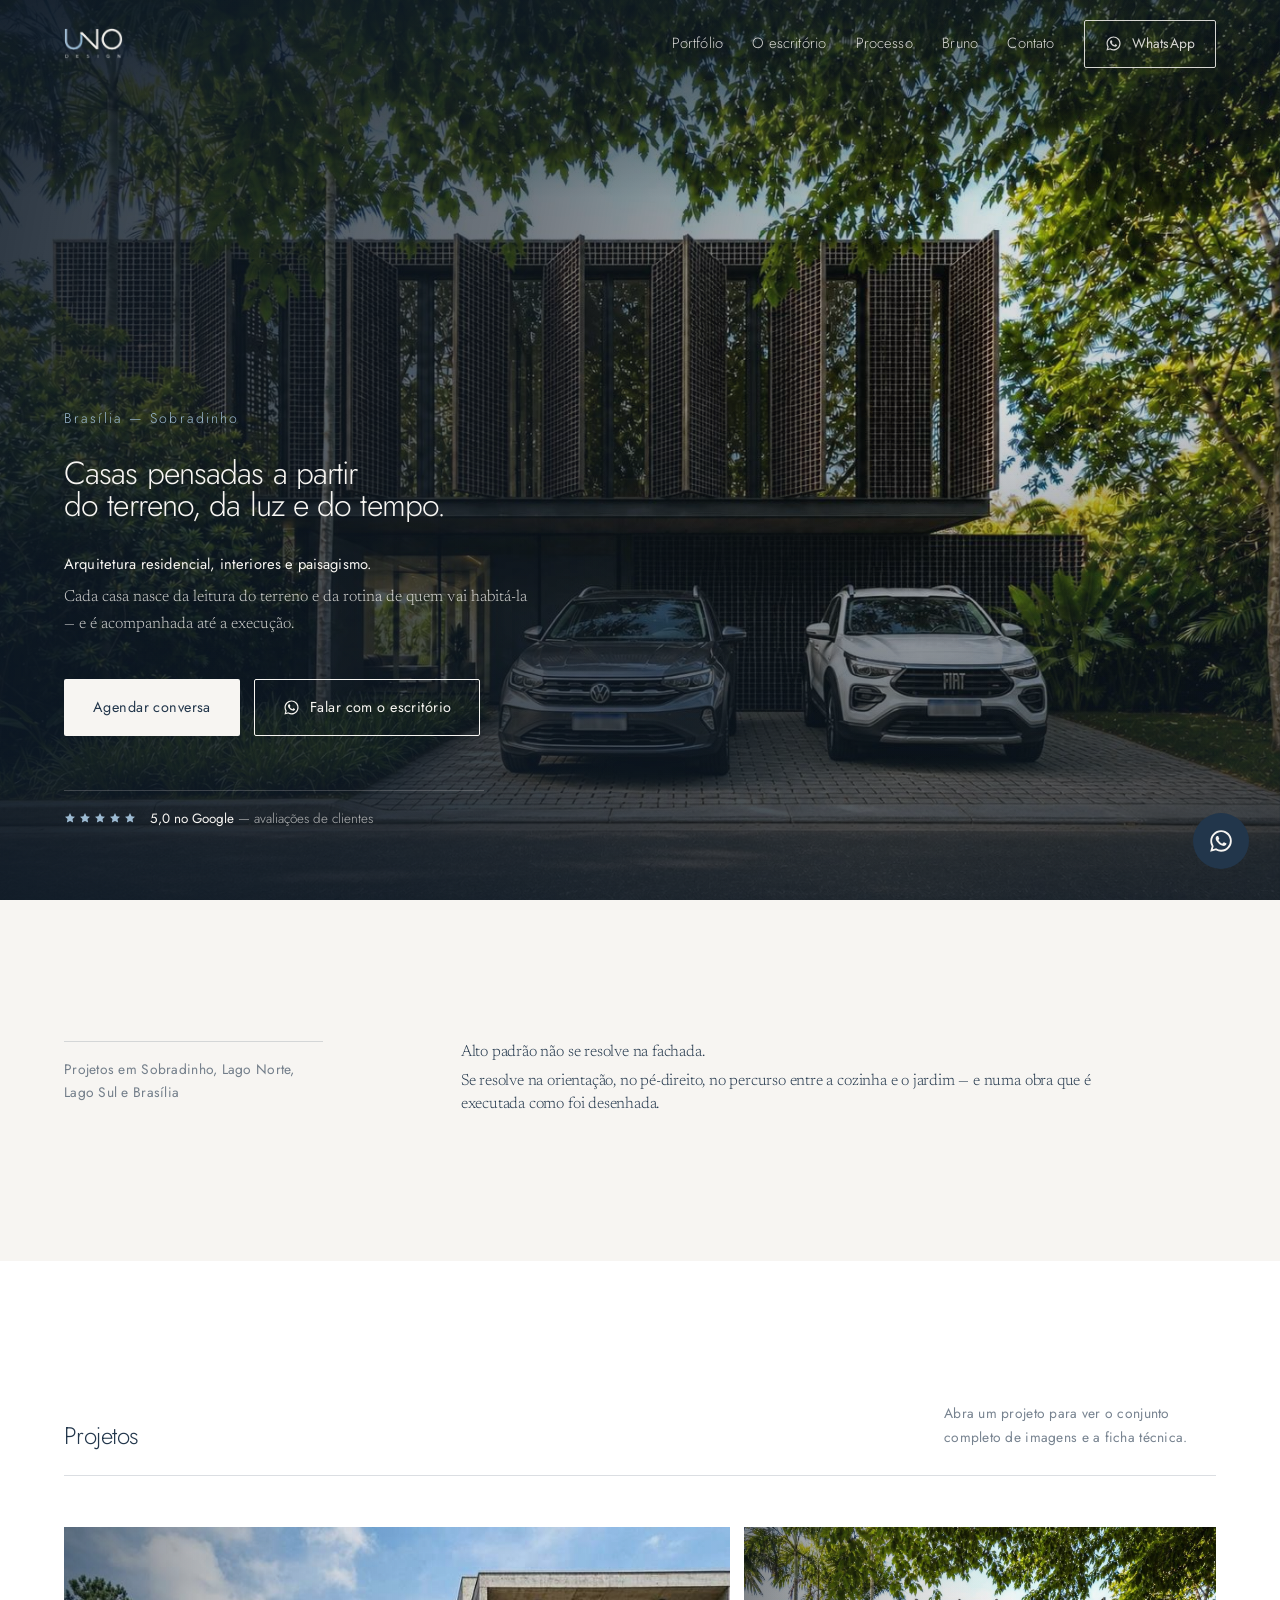
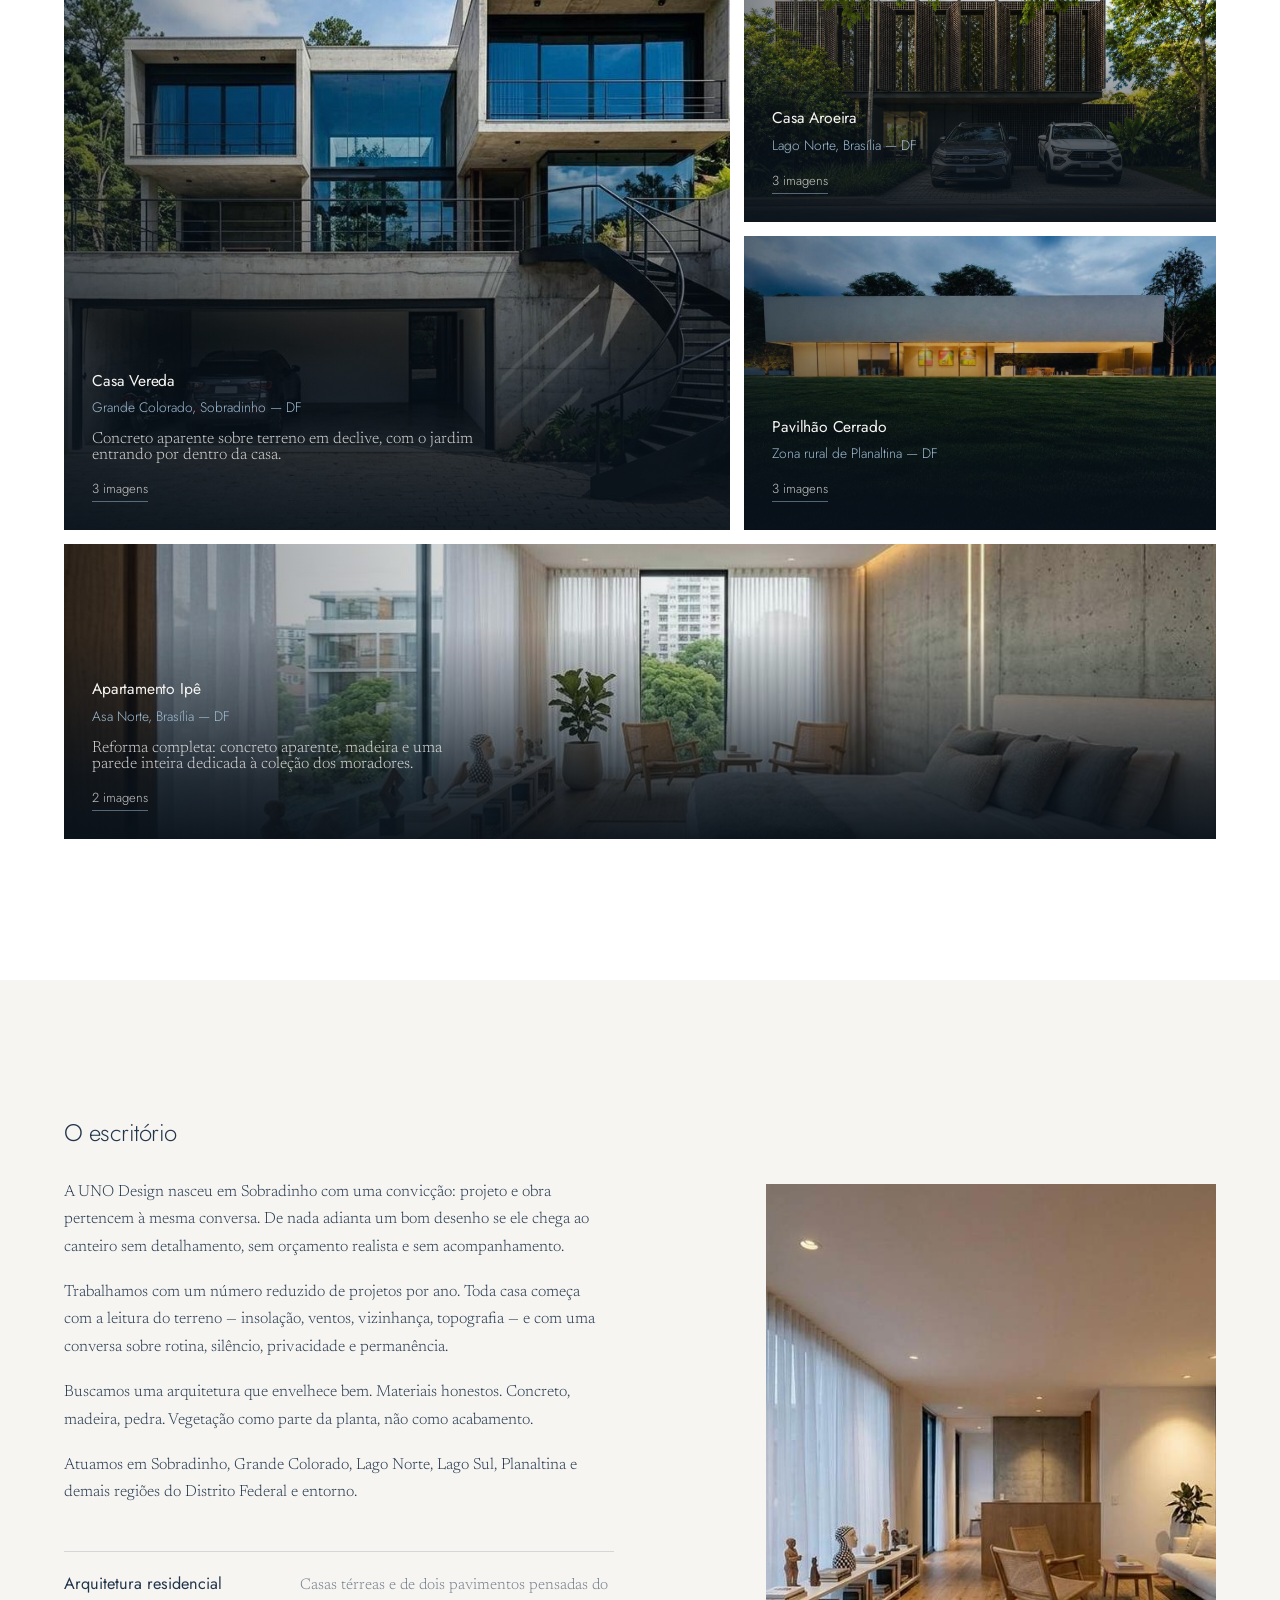
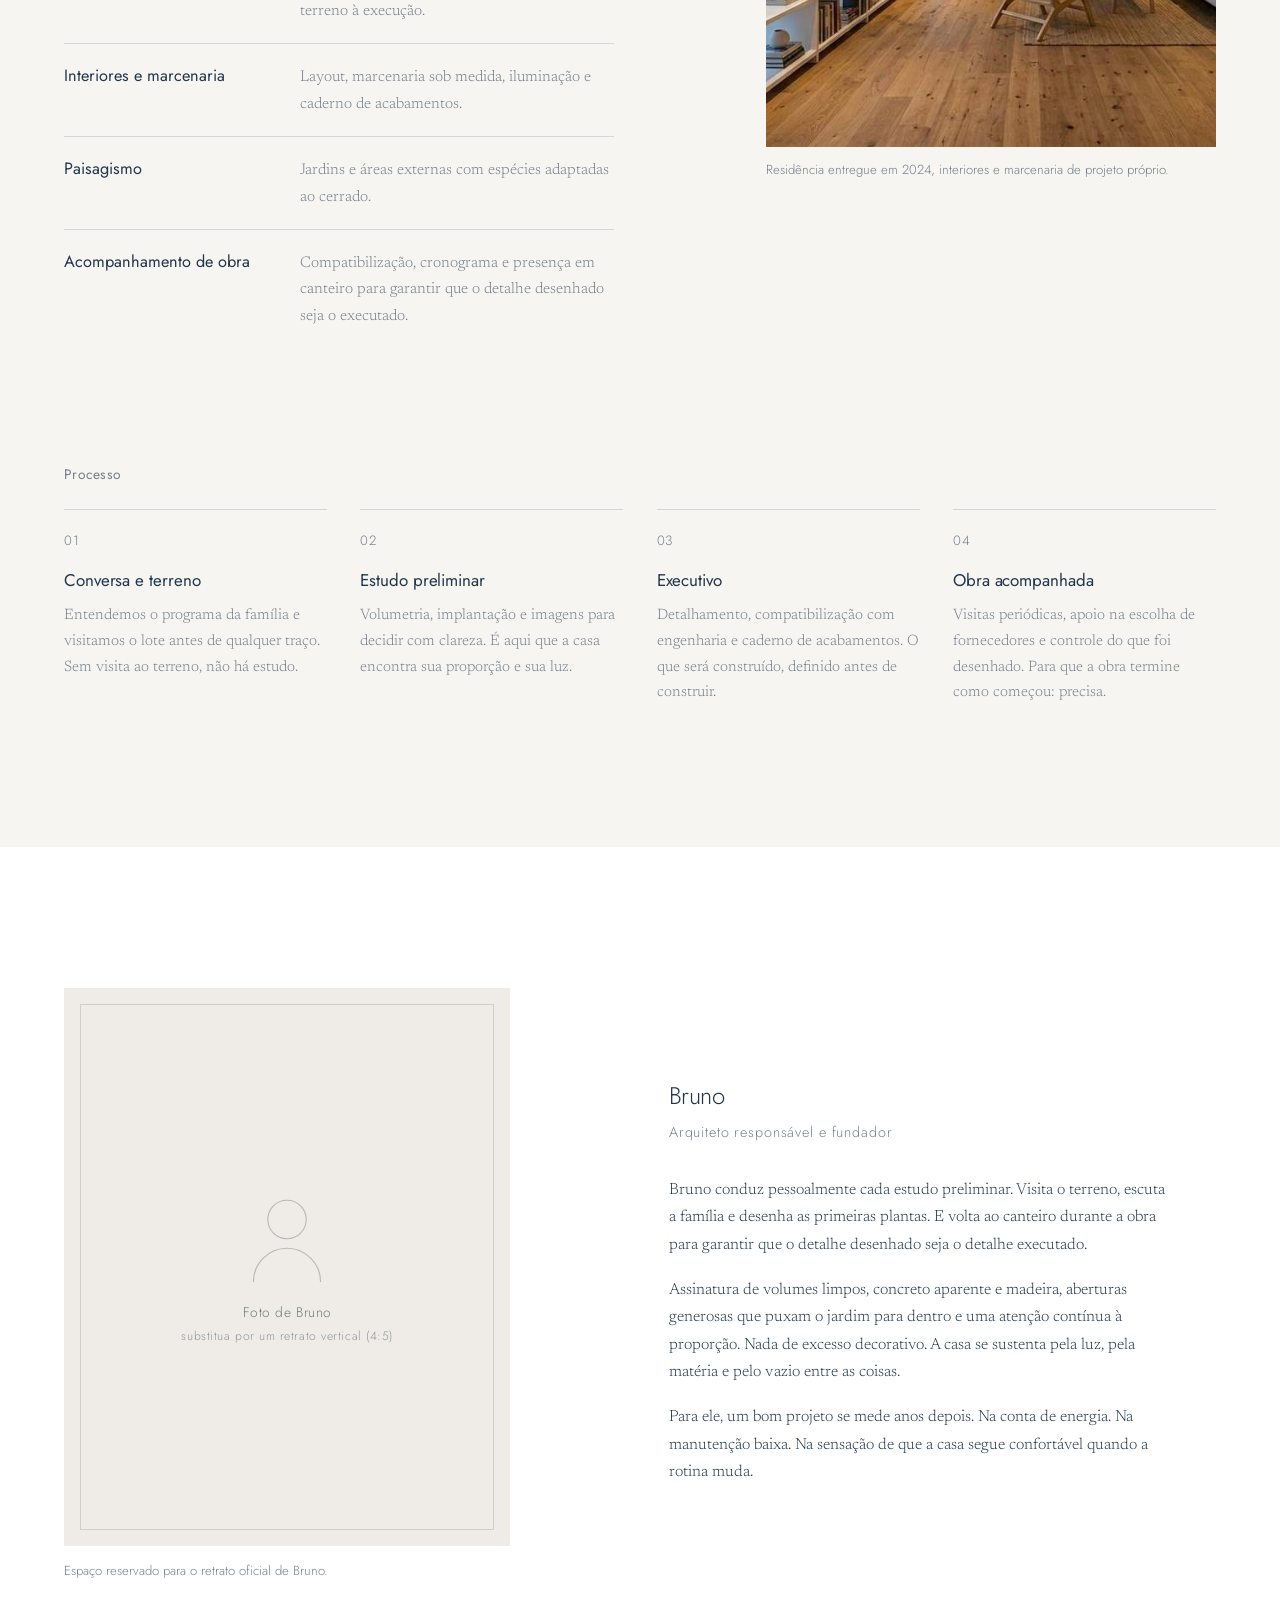
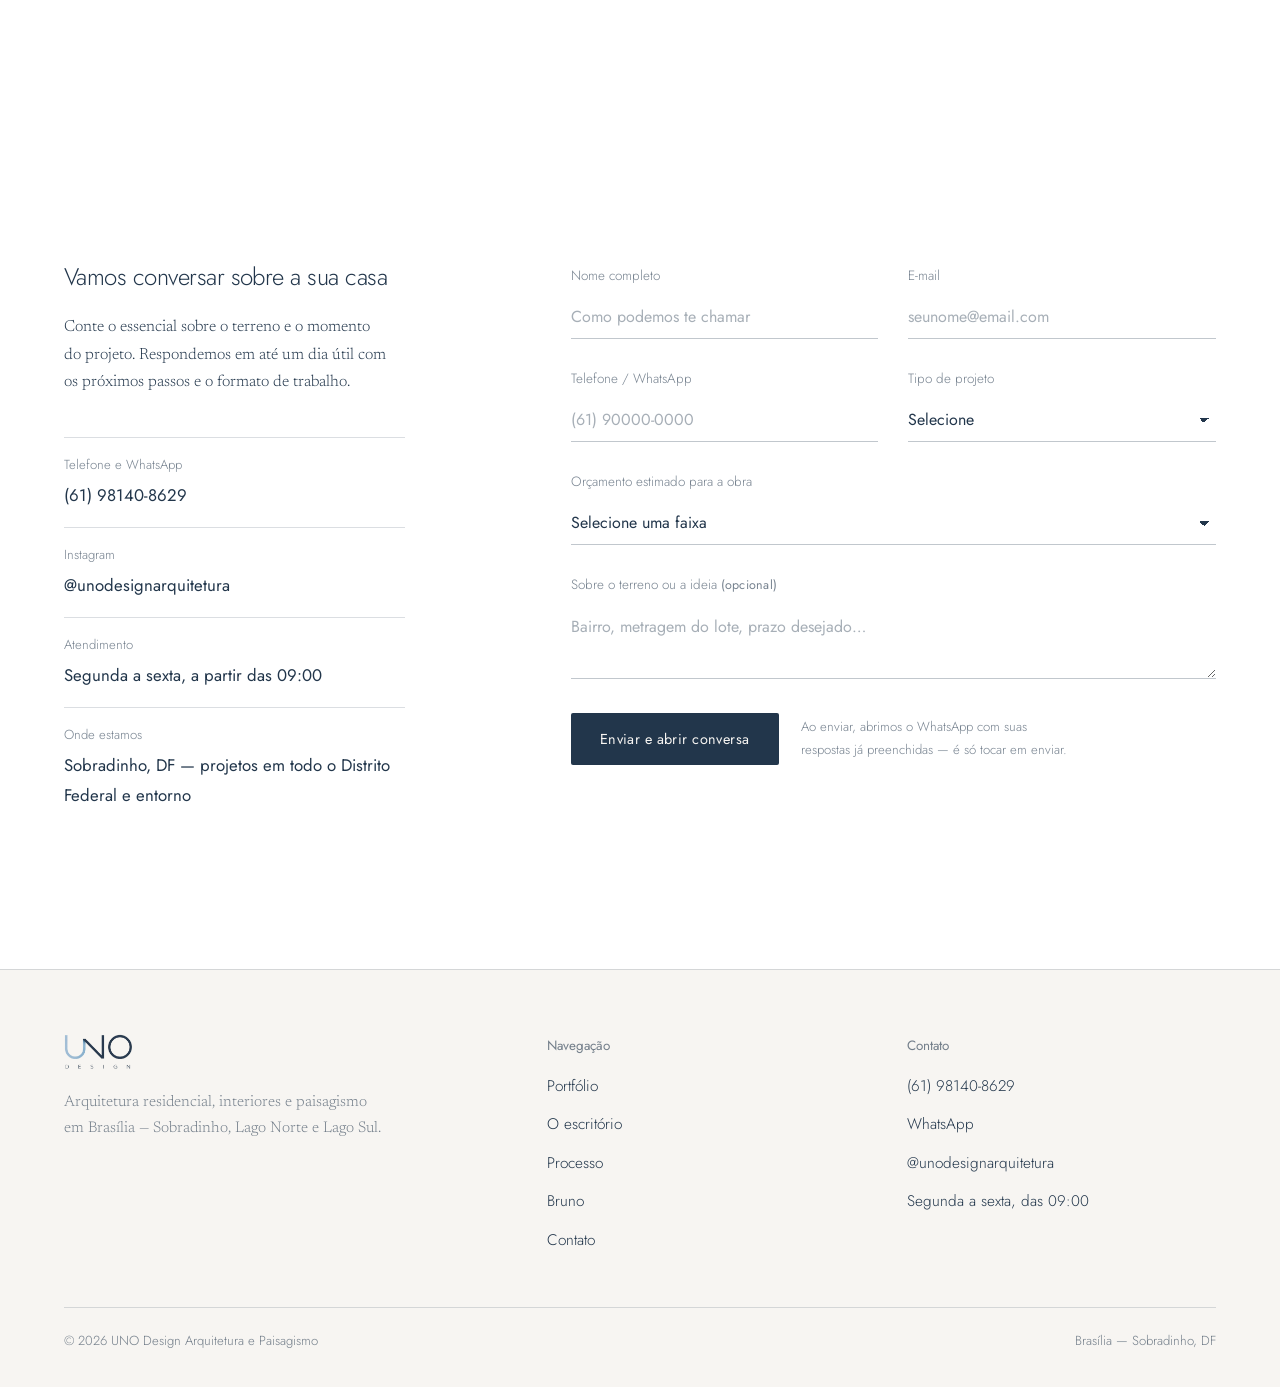
==== uno-design/index.html @ d78737e1 "Volta tipografia do original e publica a seção do Bruno - Letras no tamanho e na cor com que o site " ====
<!DOCTYPE html>
<html lang="pt-BR">
<head>
<meta charset="utf-8">
<meta name="viewport" content="width=device-width, initial-scale=1">
<title>UNO Design | Arquitetura residencial em Brasília, Sobradinho, Lago Norte e Lago Sul</title>
<meta name="description" content="Arquitetura residencial, interiores e paisagismo em Brasília: Sobradinho, Grande Colorado, Lago Norte e Lago Sul. Casas pensadas a partir do terreno, da luz e do tempo.">
<meta name="theme-color" content="#F7F5F2">
<meta property="og:title" content="UNO Design Arquitetura e Paisagismo">
<meta property="og:description" content="Casas pensadas a partir do terreno, da luz e do tempo. Arquitetura residencial, interiores e paisagismo em Brasília e Sobradinho.">
<meta property="og:type" content="website">
<link rel="icon" href="[data-uri]">
<link rel="preconnect" href="https://fonts.googleapis.com">
<link rel="preconnect" href="https://fonts.gstatic.com" crossorigin>
<link href="https://fonts.googleapis.com/css2?family=Jost:wght@200;300;400;500&family=Newsreader:ital,opsz,wght@0,6..72,200;0,6..72,300;0,6..72,400;1,6..72,300&display=swap" rel="stylesheet">
<style>
/* ============================================================
   UNO DESIGN — sistema visual
   Diretriz: fundo off-white #F7F5F2 ou branco e sem sombras.
   Letras no tamanho e na cor do site original: texto no azul-tinta
   do logotipo (#22364B), corpo em 16px. O azul claro (#9DBBD3)
   aparece apenas sobre fotografia.
   ============================================================ */
:root{
  --papel:#F7F5F2;
  --branco:#FFFFFF;
  --tinta:#22364B;
  --tinta-60:rgba(34,54,75,.62);
  --azul:#9DBBD3;
  --linha:rgba(34,54,75,.16);
  --sans:'Jost','Futura','Century Gothic',system-ui,sans-serif;
  --serif:'Newsreader','Iowan Old Style',Georgia,serif;
  --gut:clamp(20px,5vw,64px);
  --faixa:clamp(88px,11vw,168px);
}
*,*::before,*::after{box-sizing:border-box}
html{scroll-behavior:smooth;-webkit-text-size-adjust:100%}
body{
  margin:0;background:var(--papel);color:var(--tinta);
  font-family:var(--serif);font-weight:300;
  font-size:1rem;line-height:1.72;
  -webkit-font-smoothing:antialiased;overflow-x:hidden;
}
img{max-width:100%;display:block}
h1,h2,h3,h4{font-family:var(--sans);margin:0;font-weight:300}
h1{font-size:2rem;line-height:1.03;letter-spacing:-.028em}
h2{font-size:1.5rem;line-height:1.1;letter-spacing:-.022em}
h3{font-size:1.17em;line-height:1.18;letter-spacing:-.012em;font-weight:400}
h4{font-size:1.06rem;font-weight:400;letter-spacing:-.005em}
p{margin:0 0 1.1em}
p:last-child{margin-bottom:0}
a{color:inherit}
::selection{background:var(--azul);color:var(--tinta)}
:focus-visible{outline:2px solid currentColor;outline-offset:4px;border-radius:1px}

.container{width:min(100% - (var(--gut) * 2),1280px);margin-inline:auto}
section[id],[id].proc{scroll-margin-top:80px}
.faixa{padding-block:var(--faixa)}
.branco{background:var(--branco)}
.sans{font-family:var(--sans)}
.nota{font-family:var(--sans);font-size:.86rem;letter-spacing:.02em;color:var(--tinta-60);font-weight:400}
.pular{position:absolute;left:-9999px;top:0;background:var(--papel);color:var(--tinta);padding:12px 18px;z-index:200}
.pular:focus{left:12px;top:12px}

/* ---------- seções pendentes ----------
   06 (equipe) só vai ao ar com os nomes reais.
   Para publicar: preencha os campos entre [ ] e apague a regra abaixo. */
[data-pendente]{display:none !important}

/* ---------- botões ---------- */
.btn{
  display:inline-flex;align-items:center;gap:10px;
  font-family:var(--sans);font-size:.9rem;font-weight:400;letter-spacing:.03em;
  padding:15px 28px;border:1px solid transparent;border-radius:2px;
  text-decoration:none;cursor:pointer;background:none;
  transition:background-color .4s ease,color .4s ease,border-color .4s ease;
}
.btn--claro{background:var(--papel);color:var(--tinta)}
.btn--claro:hover{background:var(--branco)}
.btn--escuro{background:var(--tinta);color:var(--papel)}
.btn--escuro:hover{background:#132434}
.btn--contorno{border-color:currentColor;color:inherit}
.btn--contorno:hover{background:rgba(157,187,211,.16)}
.btn svg{width:17px;height:17px;flex:none}

/* ---------- cabeçalho ---------- */
.cab{
  position:fixed;top:0;left:0;right:0;z-index:60;color:var(--papel);
  padding-block:20px;border-bottom:1px solid transparent;
  transition:background-color .45s ease,padding .45s ease,color .45s ease,border-color .45s ease;
}
.cab__grade{display:flex;align-items:center;justify-content:space-between;gap:24px}
.cab__logo{display:block;position:relative;line-height:0}
.cab__logo img{height:clamp(26px,2.4vw,34px);width:auto;transition:height .45s ease,opacity .4s ease}
.cab__logo img+img{position:absolute;top:0;left:0;opacity:0}
.cab--fixo{background:rgba(247,245,242,.94);backdrop-filter:blur(12px);-webkit-backdrop-filter:blur(12px);color:var(--tinta);padding-block:12px;border-bottom-color:var(--linha)}
.cab--fixo .cab__logo img{opacity:0}
.cab--fixo .cab__logo img+img{opacity:1}
.nav{display:flex;align-items:center;gap:clamp(18px,2.3vw,36px)}
.nav a{
  font-family:var(--sans);font-size:.92rem;letter-spacing:.01em;text-decoration:none;
  position:relative;padding-block:4px;opacity:.86;transition:opacity .3s ease;
}
.nav a::after{content:"";position:absolute;left:0;right:0;bottom:0;height:1px;background:currentColor;transform:scaleX(0);transform-origin:left;transition:transform .45s cubic-bezier(.2,.7,.25,1)}
.nav a:hover{opacity:1}
.nav a:hover::after{transform:scaleX(1)}
.cab .btn{padding:11px 20px;font-size:.86rem}
.menu{display:none;background:none;border:0;color:inherit;padding:8px;cursor:pointer}
.menu svg{width:26px;height:26px}
.painel{display:none}

/* ---------- hero ---------- */
.hero{position:relative;min-height:100svh;display:flex;align-items:flex-end;overflow:hidden;background:var(--tinta)}
.hero__media{position:absolute;inset:0}
.hero__media img{width:100%;height:100%;object-fit:cover;object-position:center 58%;animation:respira 12s cubic-bezier(.16,.7,.3,1) forwards}
@keyframes respira{from{transform:scale(1.09)}to{transform:scale(1)}}
.hero__veu{position:absolute;inset:0;
  background:linear-gradient(100deg,rgba(13,25,38,.88) 0%,rgba(13,25,38,.6) 38%,rgba(13,25,38,.14) 72%,rgba(13,25,38,.3) 100%),
             linear-gradient(to top,rgba(13,25,38,.8),rgba(13,25,38,0) 55%),
             linear-gradient(to bottom,rgba(13,25,38,.66),rgba(13,25,38,0) 22%);}
.hero__inner{position:relative;color:var(--papel);padding-top:150px;padding-bottom:clamp(52px,8vh,104px)}
.hero__local{font-family:var(--sans);font-size:.88rem;letter-spacing:.15em;color:var(--azul);margin:0 0 26px;opacity:0;animation:sobe .9s .15s cubic-bezier(.2,.7,.25,1) forwards}
.hero h1{font-size:2rem;line-height:1.03;color:var(--papel)}
.hero h1 .l{display:block;overflow:hidden}
.hero h1 .l>span{display:block;text-wrap:balance;transform:translateY(105%);animation:linha 1.15s cubic-bezier(.19,.9,.22,1) forwards}
.hero h1 .l:nth-child(1)>span{animation-delay:.2s}
.hero h1 .l:nth-child(2)>span{animation-delay:.32s}
@keyframes linha{to{transform:translateY(0)}}
@keyframes sobe{from{opacity:0;transform:translateY(14px)}to{opacity:1;transform:none}}
.hero__lead{max-width:52ch;color:rgba(247,245,242,.84);margin-top:30px;opacity:0;animation:sobe 1s .62s cubic-bezier(.2,.7,.25,1) forwards}
.hero__lead span{display:block;font-family:var(--sans);font-weight:400;font-size:.92em;letter-spacing:.01em;color:var(--papel);margin-bottom:6px}
.hero__acoes{display:flex;flex-wrap:wrap;gap:14px;margin-top:40px;opacity:0;animation:sobe 1s .74s cubic-bezier(.2,.7,.25,1) forwards}
.selo{display:flex;align-items:center;gap:14px;margin-top:clamp(40px,6vh,64px);padding-top:18px;border-top:1px solid rgba(247,245,242,.2);max-width:420px;opacity:0;animation:sobe 1s .88s cubic-bezier(.2,.7,.25,1) forwards}
.selo__estrelas{display:flex;gap:3px;flex:none}
.selo__estrelas svg{width:12px;height:12px;fill:var(--azul)}
.selo p{font-family:var(--sans);font-size:.84rem;line-height:1.45;color:rgba(247,245,242,.7);margin:0}
.selo strong{font-weight:400;color:var(--papel)}

/* ---------- abertura do portfólio ---------- */
.manif{display:grid;grid-template-columns:repeat(12,1fr);gap:clamp(24px,3vw,48px)}
.manif__nota{grid-column:1/4;border-top:1px solid var(--linha);padding-top:16px}
.manif__txt{grid-column:5/12;font-size:1rem;line-height:1.45;font-weight:300;letter-spacing:-.012em}
.manif__txt span{display:block;margin-bottom:.35em}

/* ---------- portfólio ---------- */
.pf__topo{display:flex;justify-content:space-between;align-items:flex-end;gap:40px;flex-wrap:wrap;
  border-bottom:1px solid var(--linha);padding-bottom:26px;margin-bottom:clamp(30px,4vw,58px)}
.pf__topo p{max-width:34ch;margin:0}
.galeria{display:grid;grid-template-columns:repeat(12,1fr);gap:clamp(10px,1.1vw,18px);
  grid-auto-rows:clamp(215px,23vw,360px)}
.galeria>*:nth-child(1){grid-column:1/8;grid-row:span 2}
.galeria>*:nth-child(2){grid-column:8/13}
.galeria>*:nth-child(3){grid-column:8/13}
.galeria>*:nth-child(4){grid-column:1/13}
.cartao{position:relative;display:block;width:100%;height:100%;padding:0;border:0;background:#E9E6E1;font-family:inherit;font-weight:inherit;
  cursor:pointer;overflow:hidden;text-align:left;color:var(--papel)}
.cartao img{width:100%;height:100%;object-fit:cover;transition:transform 1.2s cubic-bezier(.2,.7,.25,1)}
.cartao::after{content:"";position:absolute;inset:0;pointer-events:none;
  background:linear-gradient(to top,rgba(8,17,26,.95) 0%,rgba(8,17,26,.78) 20%,rgba(8,17,26,.42) 44%,rgba(8,17,26,.04) 72%),
             linear-gradient(to right,rgba(8,17,26,.5) 0%,rgba(8,17,26,.12) 34%,rgba(8,17,26,0) 58%);
  transition:opacity .6s ease}
.cartao:hover img,.cartao:focus-visible img{transform:scale(1.045)}
.cartao:hover::after{opacity:.88}
.cartao__txt{display:block;position:absolute;left:0;right:0;bottom:0;z-index:2;padding:clamp(20px,2.2vw,34px)}
.cartao__txt h3{color:var(--papel);margin:0}
.cartao__local{display:block;font-family:var(--sans);font-size:.86rem;color:var(--azul);margin:7px 0 0}
.cartao__resumo{display:none;margin:14px 0 0;font-size:1rem;color:rgba(247,245,242,.86);max-width:44ch}
.cartao--g .cartao__resumo{display:block}
.cartao__n{display:inline-block;margin-top:16px;font-family:var(--sans);font-size:.82rem;
  color:rgba(247,245,242,.8);border-bottom:1px solid rgba(157,187,211,.5);padding-bottom:3px;
  transition:border-color .4s ease,color .4s ease}
.cartao:hover .cartao__n{color:var(--papel);border-color:var(--azul)}

/* ---------- escritório ---------- */
.esc{display:grid;grid-template-columns:repeat(12,1fr);gap:clamp(28px,4vw,64px);align-items:start}
.esc__txt{grid-column:1/7}
.esc__txt h2{margin-bottom:32px}
.esc__txt>p{max-width:60ch}
.esc__foto{grid-column:8/13;margin:0;margin-top:clamp(0px,5vw,86px)}
.esc__foto img{aspect-ratio:4/5;object-fit:cover;width:100%}
.esc__foto figcaption{font-family:var(--sans);font-size:.82rem;color:var(--tinta-60);margin-top:12px}
.servicos{list-style:none;margin:44px 0 0;padding:0;display:grid;gap:0}
.servicos li{border-top:1px solid var(--linha);padding:18px 0;display:grid;grid-template-columns:minmax(150px,.7fr) 1fr;gap:16px;align-items:baseline}
.servicos b{font-family:var(--sans);font-weight:400;font-size:1.02rem}
.servicos span{font-size:.96rem;color:var(--tinta-60)}
.proc{margin-top:clamp(72px,9vw,128px)}
.proc__nota{margin:0 0 22px}
.processo{display:grid;grid-template-columns:repeat(4,1fr);gap:clamp(20px,2.6vw,40px)}
.passo{border-top:1px solid var(--linha);padding-top:18px}
.passo i{font-family:var(--sans);font-style:normal;font-size:.84rem;color:var(--tinta-60);letter-spacing:.06em}
.passo h4{margin:10px 0 8px}
.passo p{font-size:.94rem;color:var(--tinta-60)}

/* ---------- fundador ---------- */
.bruno{display:grid;grid-template-columns:repeat(12,1fr);gap:clamp(30px,4.5vw,76px);align-items:center}
.bruno__foto{grid-column:1/6;margin:0}
.bruno__txt{grid-column:7/13}
.ph{position:relative;aspect-ratio:4/5;display:flex;flex-direction:column;align-items:center;justify-content:center;gap:20px;
  overflow:hidden;background:#EFECE7}
.ph::after{content:"";position:absolute;inset:16px;border:1px solid var(--linha);pointer-events:none}
.ph svg{width:96px;height:93px;flex:none;stroke:var(--tinta);opacity:.28;fill:none;stroke-width:1.4}
.ph p{font-family:var(--sans);font-size:.86rem;letter-spacing:.04em;color:var(--tinta-60);text-align:center;margin:0;line-height:1.5}
.ph p small{display:block;font-size:.76rem;opacity:.75;margin-top:4px}
.bruno__foto figcaption{font-family:var(--sans);font-size:.82rem;color:var(--tinta-60);margin-top:14px}
.bruno__txt h2{margin-bottom:10px}
.bruno__papel{font-family:var(--sans);font-size:.9rem;letter-spacing:.06em;color:var(--tinta-60);margin:0 0 32px}
.bruno__txt p{max-width:56ch}

/* ---------- equipe ---------- */
.eq__topo{max-width:52ch;margin-bottom:clamp(44px,6vw,80px)}
.equipe{display:grid;grid-template-columns:repeat(4,1fr);gap:clamp(22px,2.6vw,40px)}
.membro{border-top:1px solid var(--linha);padding-top:24px}
.membro__mono{width:62px;height:62px;border:1px solid var(--linha);display:grid;place-items:center;
  font-family:var(--sans);font-size:1.02rem;letter-spacing:.1em;color:var(--tinta-60);margin-bottom:26px}
.membro h4{margin-bottom:4px}
.membro__papel{font-family:var(--sans);font-size:.85rem;color:var(--tinta-60);margin:0 0 12px}
.membro p{font-size:.95rem;color:var(--tinta-60)}

/* ---------- contato ---------- */
.contato{display:grid;grid-template-columns:repeat(12,1fr);gap:clamp(34px,5vw,86px)}
.contato__info{grid-column:1/5}
.contato__info h2{margin-bottom:24px}
.contato__info>p{max-width:36ch}
.dados{list-style:none;margin:40px 0 0;padding:0}
.dados li{border-top:1px solid var(--linha);padding:16px 0}
.dados span{display:block;font-family:var(--sans);font-size:.82rem;color:var(--tinta-60);margin-bottom:4px}
.dados a,.dados b{font-family:var(--sans);font-weight:400;font-size:1.05rem;color:var(--tinta);text-decoration:none;border-bottom:1px solid transparent;transition:border-color .35s ease}
.dados a:hover{border-color:currentColor}
.form{grid-column:6/13;display:grid;grid-template-columns:1fr 1fr;gap:28px 30px;align-content:start}
.campo{display:flex;flex-direction:column;gap:8px}
.campo--full{grid-column:1/-1}
.campo label{font-family:var(--sans);font-size:.84rem;color:var(--tinta-60)}
.campo input,.campo select,.campo textarea{
  background:transparent;border:0;border-bottom:1px solid rgba(34,54,75,.28);border-radius:0;
  color:var(--tinta);font-family:var(--sans);font-size:1rem;padding:10px 0;transition:border-color .35s ease;
}
.campo textarea{resize:vertical;min-height:74px;line-height:1.5}
.campo select{appearance:none;background-image:linear-gradient(45deg,transparent 50%,var(--tinta) 50%),linear-gradient(135deg,var(--tinta) 50%,transparent 50%);
  background-position:calc(100% - 12px) 20px,calc(100% - 7px) 20px;background-size:5px 5px;background-repeat:no-repeat;padding-right:28px}
.campo select option{background:var(--branco);color:var(--tinta)}
.campo input:focus,.campo select:focus,.campo textarea:focus{outline:none;border-bottom-color:var(--tinta)}
.campo input::placeholder,.campo textarea::placeholder{color:rgba(34,54,75,.4)}
.form__envio{grid-column:1/-1;display:flex;align-items:center;gap:22px;flex-wrap:wrap;margin-top:6px}
.form__nota{font-family:var(--sans);font-size:.82rem;color:var(--tinta-60);max-width:34ch;margin:0}
.form__ok{grid-column:1/-1;font-family:var(--sans);font-size:.9rem;color:var(--tinta);margin:0}

/* ---------- rodapé ---------- */
.rodape{background:var(--papel);color:var(--tinta-60);border-top:1px solid var(--linha);padding-block:64px 34px}
.rodape__grade{display:grid;grid-template-columns:1.4fr 1fr 1fr;gap:clamp(28px,4vw,60px);align-items:start}
.rodape img{height:36px;width:auto;margin-bottom:20px}
.rodape p{font-size:.96rem;max-width:36ch}
.rodape h4{font-family:var(--sans);font-size:.84rem;color:var(--tinta-60);font-weight:400;margin-bottom:16px}
.rodape ul{list-style:none;margin:0;padding:0;display:grid;gap:10px}
.rodape ul a{font-family:var(--sans);font-size:.96rem;text-decoration:none;color:var(--tinta);border-bottom:1px solid transparent;transition:border-color .35s ease}
.rodape ul a:hover{border-color:currentColor}
.rodape__fim{margin-top:52px;padding-top:22px;border-top:1px solid var(--linha);
  display:flex;justify-content:space-between;gap:20px;flex-wrap:wrap;font-family:var(--sans);font-size:.82rem;color:var(--tinta-60)}

/* ---------- whatsapp flutuante ---------- */
.zap{position:fixed;right:clamp(16px,2.4vw,32px);bottom:clamp(16px,2.4vw,32px);z-index:80;
  display:flex;align-items:center;gap:0;background:var(--tinta);color:var(--papel);border-radius:999px;
  text-decoration:none;padding:15px;
  transition:background-color .4s ease,transform .4s ease,gap .4s ease,padding .4s ease}
.zap svg{width:26px;height:26px;fill:currentColor;flex:none}
.zap span{font-family:var(--sans);font-size:.9rem;max-width:0;overflow:hidden;white-space:nowrap;transition:max-width .5s cubic-bezier(.2,.7,.25,1)}
.zap:hover{background:#132434;gap:10px;padding-right:24px}
.zap:hover span{max-width:160px}

/* ---------- modal de projeto ---------- */
.modal{position:fixed;inset:0;z-index:120;display:none}
.modal[open]{display:block}
.modal__fundo{position:absolute;inset:0;background:var(--papel)}
.modal__caixa{position:relative;height:100%;width:min(100% - 32px,1220px);margin-inline:auto;
  display:grid;grid-template-columns:1.55fr 1fr;gap:clamp(24px,3.4vw,56px);align-items:center;
  padding-block:clamp(72px,9vh,110px);animation:entra .5s cubic-bezier(.2,.7,.25,1)}
@keyframes entra{from{opacity:0;transform:translateY(16px)}to{opacity:1;transform:none}}
.modal__galeria{position:relative;min-width:0}
.modal__galeria img{width:100%;height:min(66vh,640px);object-fit:cover;background:#ECE9E4}
.modal__seta{position:absolute;top:50%;transform:translateY(-50%);background:rgba(247,245,242,.92);color:var(--tinta);
  border:0;width:46px;height:46px;cursor:pointer;display:grid;place-items:center;transition:background-color .3s ease}
.modal__seta:hover{background:var(--branco)}
.modal__seta svg{width:18px;height:18px;stroke:currentColor;fill:none;stroke-width:1.4}
.modal__seta--ant{left:0}
.modal__seta--prox{right:0}
.modal__conta{position:absolute;left:0;bottom:-30px;font-family:var(--sans);font-size:.84rem;color:var(--tinta-60)}
.modal__texto{color:var(--tinta);min-width:0}
.modal__texto h3{margin-bottom:8px;font-size:1.17em}
.modal__local{font-family:var(--sans);font-size:.9rem;color:var(--tinta-60);margin:0 0 22px}
.modal__texto p{font-size:1rem}
.ficha{list-style:none;margin:28px 0 32px;padding:0}
.ficha li{border-top:1px solid var(--linha);padding:12px 0;display:flex;justify-content:space-between;gap:18px;
  font-family:var(--sans);font-size:.92rem}
.ficha li span{color:var(--tinta-60)}
.ficha li b{font-weight:400}
.modal__fechar{position:absolute;top:24px;right:0;background:none;border:0;color:var(--tinta);cursor:pointer;
  font-family:var(--sans);font-size:.9rem;display:flex;align-items:center;gap:8px;padding:8px}
.modal__fechar svg{width:16px;height:16px;stroke:currentColor;fill:none;stroke-width:1.4}
body.travado{overflow:hidden}

/* ---------- revelação ao rolar ---------- */
.rev{opacity:0;transform:translateY(18px);transition:opacity 1.05s cubic-bezier(.2,.7,.25,1),transform 1.05s cubic-bezier(.2,.7,.25,1)}
.rev.vis{opacity:1;transform:none}
.rev[data-atraso="1"]{transition-delay:.1s}
.rev[data-atraso="2"]{transition-delay:.2s}
.rev[data-atraso="3"]{transition-delay:.3s}

/* ---------- responsivo ---------- */
@media (max-width:1080px){
  .esc__txt{grid-column:1/8}
  .esc__foto{grid-column:9/13}
  .equipe{grid-template-columns:repeat(2,1fr);gap:38px 32px}
  .processo{grid-template-columns:repeat(2,1fr);gap:34px}
  .contato__info{grid-column:1/6}
  .form{grid-column:7/13}
  .modal__caixa{grid-template-columns:1fr;align-content:start;overflow-y:auto;padding-block:84px 40px}
  .modal__galeria img{height:min(44vh,420px)}
  .modal__conta{position:static;display:block;margin-top:12px}
}
@media (max-width:860px){
  .nav,.cab .btn{display:none}
  .menu{display:block}
  .painel{display:block;position:fixed;top:0;left:0;right:0;background:var(--papel);color:var(--tinta);
    padding:96px var(--gut) 40px;border-bottom:1px solid var(--linha);transform:translateY(-102%);transition:transform .55s cubic-bezier(.2,.7,.25,1);z-index:55}
  .painel.aberto{transform:translateY(0)}
  .painel ul{list-style:none;margin:0 0 28px;padding:0;display:grid;gap:2px}
  .painel a{font-family:var(--sans);font-size:1.45rem;font-weight:300;text-decoration:none;display:block;padding:10px 0;
    border-bottom:1px solid var(--linha)}
  .painel .btn{display:flex;width:100%;justify-content:center;margin-top:18px;border-bottom:0;padding:16px 20px;font-size:1rem}
  .cab--menu{background:var(--papel);color:var(--tinta);border-bottom-color:transparent}
  .cab--menu .cab__logo img{opacity:0}
  .cab--menu .cab__logo img+img{opacity:1}
  .manif__nota{grid-column:1/13}
  .manif__txt{grid-column:1/13}
  .galeria{grid-template-columns:1fr;grid-auto-rows:clamp(260px,58vw,340px)}
  .galeria>*:nth-child(1),.galeria>*:nth-child(2),.galeria>*:nth-child(3),.galeria>*:nth-child(4){grid-column:1/-1;grid-row:auto}
  .esc,.bruno,.contato{grid-template-columns:1fr;gap:40px}
  .esc__txt,.esc__foto,.bruno__foto,.bruno__txt,.contato__info,.form{grid-column:1/-1}
  .esc__foto{margin-top:0}
  .bruno__foto{max-width:400px}
  .servicos li{grid-template-columns:1fr;gap:4px}
}
@media (max-width:620px){
  .equipe{grid-template-columns:1fr}
  .processo{grid-template-columns:1fr}
  .form{grid-template-columns:1fr}
  .rodape__grade{grid-template-columns:1fr;gap:36px}
  .hero__inner{padding-top:130px}
  .zap span{display:none}
  .modal__caixa{width:calc(100% - 24px)}
}
@media (prefers-reduced-motion:reduce){
  html{scroll-behavior:auto}
  *,*::before,*::after{animation-duration:.01ms !important;animation-iteration-count:1 !important;transition-duration:.01ms !important}
  .rev{opacity:1;transform:none}
  .hero h1 .l>span{transform:none}
  .hero__local,.hero__lead,.hero__acoes,.selo{opacity:1}
}
</style>
</head>
<body>
<a class="pular" href="#conteudo">Ir para o conteúdo</a>

<!-- ======================= CABEÇALHO ======================= -->
<header class="cab" id="cab">
  <div class="container cab__grade">
    <a class="cab__logo" href="#inicio" aria-label="UNO Design, página inicial">
      <img src="[data-uri]" alt="UNO Design Arquitetura e Paisagismo">
      <img src="[data-uri]" alt="" aria-hidden="true">
    </a>
    <nav class="nav" aria-label="Navegação principal">
      <a href="#portfolio">Portfólio</a>
      <a href="#escritorio">O escritório</a>
      <a href="#processo">Processo</a>
      <a href="#bruno">Bruno</a>
      <a href="#equipe" data-pendente>Equipe</a>
      <a href="#contato">Contato</a>
      <a class="btn btn--contorno" href="https://wa.me/5561981408629?text=Ol%C3%A1%2C%20vim%20pelo%20site%20da%20UNO%20Design%20e%20gostaria%20de%20falar%20sobre%20um%20projeto." target="_blank" rel="noopener">
        <svg viewBox="0 0 24 24" aria-hidden="true" fill="currentColor"><path d="M12.04 2C6.58 2 2.13 6.45 2.13 11.91c0 1.75.46 3.45 1.32 4.95L2 22l5.25-1.38a9.9 9.9 0 0 0 4.79 1.22h.01c5.46 0 9.91-4.45 9.91-9.91 0-2.65-1.03-5.14-2.9-7.01A9.82 9.82 0 0 0 12.04 2Zm0 18.13a8.2 8.2 0 0 1-4.19-1.15l-.3-.18-3.12.82.83-3.04-.2-.31a8.2 8.2 0 1 1 6.98 3.86Zm4.52-6.16c-.25-.12-1.46-.72-1.69-.8-.22-.09-.39-.12-.55.12s-.63.8-.77.96c-.14.17-.28.19-.53.06-.25-.12-1.04-.38-1.99-1.22-.73-.66-1.23-1.46-1.38-1.71-.14-.25-.01-.38.11-.5.11-.11.25-.28.37-.43.12-.14.16-.25.25-.41.08-.17.04-.31-.02-.43-.06-.12-.55-1.33-.76-1.82-.2-.48-.4-.41-.55-.42h-.47c-.16 0-.43.06-.65.31-.22.25-.85.83-.85 2.03s.87 2.35.99 2.51c.12.17 1.71 2.61 4.15 3.66.58.25 1.03.4 1.39.51.58.19 1.11.16 1.53.1.47-.07 1.46-.6 1.66-1.17.21-.58.21-1.07.14-1.17-.06-.11-.22-.17-.47-.29Z"/></svg>
        WhatsApp
      </a>
    </nav>
    <button class="menu" id="btnMenu" aria-expanded="false" aria-controls="painel" aria-label="Abrir menu">
      <svg viewBox="0 0 24 24" fill="none" stroke="currentColor" stroke-width="1.2" aria-hidden="true"><path d="M3 7h18M3 17h18"/></svg>
    </button>
  </div>
</header>

<div class="painel" id="painel" hidden>
  <ul>
    <li><a href="#portfolio">Portfólio</a></li>
    <li><a href="#escritorio">O escritório</a></li>
    <li><a href="#processo">Processo</a></li>
    <li><a href="#bruno">Bruno</a></li>
    <li data-pendente><a href="#equipe">Equipe</a></li>
    <li><a href="#contato">Contato</a></li>
  </ul>
  <a class="btn btn--escuro" href="https://wa.me/5561981408629?text=Ol%C3%A1%2C%20vim%20pelo%20site%20da%20UNO%20Design%20e%20gostaria%20de%20falar%20sobre%20um%20projeto." target="_blank" rel="noopener">Falar no WhatsApp</a>
</div>

<main id="conteudo">

<!-- ======================= 01 · HERO ======================= -->
<section class="hero" id="inicio">
  <div class="hero__media">
    <img src="[data-uri]" alt="Residência de alto padrão com fachada em brises vazados, cercada por vegetação" fetchpriority="high">
  </div>
  <div class="hero__veu"></div>
  <div class="container hero__inner">
    <p class="hero__local">Brasília — Sobradinho</p>
    <h1>
      <span class="l"><span>Casas pensadas a partir</span></span>
      <span class="l"><span>do terreno, da luz e do tempo.</span></span>
    </h1>
    <p class="hero__lead"><span>Arquitetura residencial, interiores e paisagismo.</span> Cada casa nasce da leitura do terreno e da rotina de quem vai habitá-la — e é acompanhada até a execução.</p>
    <div class="hero__acoes">
      <a class="btn btn--claro" href="#contato">Agendar conversa</a>
      <a class="btn btn--contorno" href="https://wa.me/5561981408629?text=Ol%C3%A1%2C%20vim%20pelo%20site%20da%20UNO%20Design%20e%20gostaria%20de%20falar%20sobre%20um%20projeto." target="_blank" rel="noopener">
        <svg viewBox="0 0 24 24" aria-hidden="true" fill="currentColor"><path d="M12.04 2C6.58 2 2.13 6.45 2.13 11.91c0 1.75.46 3.45 1.32 4.95L2 22l5.25-1.38a9.9 9.9 0 0 0 4.79 1.22h.01c5.46 0 9.91-4.45 9.91-9.91 0-2.65-1.03-5.14-2.9-7.01A9.82 9.82 0 0 0 12.04 2Zm0 18.13a8.2 8.2 0 0 1-4.19-1.15l-.3-.18-3.12.82.83-3.04-.2-.31a8.2 8.2 0 1 1 6.98 3.86Zm4.52-6.16c-.25-.12-1.46-.72-1.69-.8-.22-.09-.39-.12-.55.12s-.63.8-.77.96c-.14.17-.28.19-.53.06-.25-.12-1.04-.38-1.99-1.22-.73-.66-1.23-1.46-1.38-1.71-.14-.25-.01-.38.11-.5.11-.11.25-.28.37-.43.12-.14.16-.25.25-.41.08-.17.04-.31-.02-.43-.06-.12-.55-1.33-.76-1.82-.2-.48-.4-.41-.55-.42h-.47c-.16 0-.43.06-.65.31-.22.25-.85.83-.85 2.03s.87 2.35.99 2.51c.12.17 1.71 2.61 4.15 3.66.58.25 1.03.4 1.39.51.58.19 1.11.16 1.53.1.47-.07 1.46-.6 1.66-1.17.21-.58.21-1.07.14-1.17-.06-.11-.22-.17-.47-.29Z"/></svg>
        Falar com o escritório
      </a>
    </div>
    <div class="selo">
      <div class="selo__estrelas" role="img" aria-label="Nota 5,0 de 5">
        <svg viewBox="0 0 24 24" aria-hidden="true"><path d="m12 2 3.1 6.3 6.9 1-5 4.9 1.2 6.9L12 17.8 5.8 21.1 7 14.2l-5-4.9 6.9-1z"/></svg>
        <svg viewBox="0 0 24 24" aria-hidden="true"><path d="m12 2 3.1 6.3 6.9 1-5 4.9 1.2 6.9L12 17.8 5.8 21.1 7 14.2l-5-4.9 6.9-1z"/></svg>
        <svg viewBox="0 0 24 24" aria-hidden="true"><path d="m12 2 3.1 6.3 6.9 1-5 4.9 1.2 6.9L12 17.8 5.8 21.1 7 14.2l-5-4.9 6.9-1z"/></svg>
        <svg viewBox="0 0 24 24" aria-hidden="true"><path d="m12 2 3.1 6.3 6.9 1-5 4.9 1.2 6.9L12 17.8 5.8 21.1 7 14.2l-5-4.9 6.9-1z"/></svg>
        <svg viewBox="0 0 24 24" aria-hidden="true"><path d="m12 2 3.1 6.3 6.9 1-5 4.9 1.2 6.9L12 17.8 5.8 21.1 7 14.2l-5-4.9 6.9-1z"/></svg>
      </div>
      <p><strong>5,0 no Google</strong> — avaliações de clientes</p>
    </div>
  </div>
</section>

<!-- ======================= 02 · ABERTURA DO PORTFÓLIO ======================= -->
<section class="faixa">
  <div class="container manif">
    <p class="manif__nota nota rev">Projetos em Sobradinho, Lago Norte, Lago Sul e Brasília</p>
    <p class="manif__txt rev" data-atraso="1"><span>Alto padrão não se resolve na fachada.</span> Se resolve na orientação, no pé-direito, no percurso entre a cozinha e o jardim — e numa obra que é executada como foi desenhada.</p>
  </div>
</section>

<!-- ======================= PORTFÓLIO ======================= -->
<section class="faixa branco" id="portfolio">
  <div class="container">
    <div class="pf__topo rev">
      <h2>Projetos</h2>
      <p class="nota">Abra um projeto para ver o conjunto completo de imagens e a ficha técnica.</p>
    </div>

    <div class="galeria" id="listaProjetos"></div>
  </div>
</section>

<!-- ======================= 03 · O ESCRITÓRIO ======================= -->
<section class="faixa" id="escritorio">
  <div class="container">
    <div class="esc">
      <div class="esc__txt rev">
        <h2>O escritório</h2>
        <p>A UNO Design nasceu em Sobradinho com uma convicção: projeto e obra pertencem à mesma conversa. De nada adianta um bom desenho se ele chega ao canteiro sem detalhamento, sem orçamento realista e sem acompanhamento.</p>
        <p>Trabalhamos com um número reduzido de projetos por ano. Toda casa começa com a leitura do terreno — insolação, ventos, vizinhança, topografia — e com uma conversa sobre rotina, silêncio, privacidade e permanência.</p>
        <p>Buscamos uma arquitetura que envelhece bem. Materiais honestos. Concreto, madeira, pedra. Vegetação como parte da planta, não como acabamento.</p>
        <p>Atuamos em Sobradinho, Grande Colorado, Lago Norte, Lago Sul, Planaltina e demais regiões do Distrito Federal e entorno.</p>
        <ul class="servicos">
          <li><b>Arquitetura residencial</b><span>Casas térreas e de dois pavimentos pensadas do terreno à execução.</span></li>
          <li><b>Interiores e marcenaria</b><span>Layout, marcenaria sob medida, iluminação e caderno de acabamentos.</span></li>
          <li><b>Paisagismo</b><span>Jardins e áreas externas com espécies adaptadas ao cerrado.</span></li>
          <li><b>Acompanhamento de obra</b><span>Compatibilização, cronograma e presença em canteiro para garantir que o detalhe desenhado seja o executado.</span></li>
        </ul>
      </div>
      <figure class="esc__foto rev" data-atraso="1">
        <img src="[data-uri]" alt="Sala de estar com parede de concreto aparente, piso de madeira e cortinas de linho" loading="lazy">
        <figcaption>Residência entregue em 2024, interiores e marcenaria de projeto próprio.</figcaption>
      </figure>
    </div>

    <!-- ======================= 04 · PROCESSO ======================= -->
    <div class="proc" id="processo">
      <p class="proc__nota nota rev">Processo</p>
      <div class="processo">
        <div class="passo rev"><i>01</i><h4>Conversa e terreno</h4><p>Entendemos o programa da família e visitamos o lote antes de qualquer traço. Sem visita ao terreno, não há estudo.</p></div>
        <div class="passo rev" data-atraso="1"><i>02</i><h4>Estudo preliminar</h4><p>Volumetria, implantação e imagens para decidir com clareza. É aqui que a casa encontra sua proporção e sua luz.</p></div>
        <div class="passo rev" data-atraso="2"><i>03</i><h4>Executivo</h4><p>Detalhamento, compatibilização com engenharia e caderno de acabamentos. O que será construído, definido antes de construir.</p></div>
        <div class="passo rev" data-atraso="3"><i>04</i><h4>Obra acompanhada</h4><p>Visitas periódicas, apoio na escolha de fornecedores e controle do que foi desenhado. Para que a obra termine como começou: precisa.</p></div>
      </div>
    </div>
  </div>
</section>

<!-- ======================= 05 · FUNDADOR =======================
     Pendente: retrato de Bruno (substituir o bloco .ph por <img>),
     nome completo no título e número do CAU ao lado do cargo. -->
<section class="faixa branco" id="bruno">
  <div class="container bruno">
    <figure class="bruno__foto rev">
      <div class="ph" role="img" aria-label="Espaço reservado para a foto de Bruno">
        <svg viewBox="0 0 120 116" aria-hidden="true">
          <circle cx="60" cy="38" r="24"/>
          <path d="M18 116c0-23 19-42 42-42s42 19 42 42"/>
        </svg>
        <p>Foto de Bruno<small>substitua por um retrato vertical (4:5)</small></p>
      </div>
      <figcaption>Espaço reservado para o retrato oficial de Bruno.</figcaption>
    </figure>
    <div class="bruno__txt rev" data-atraso="1">
      <h2>Bruno</h2>
      <p class="bruno__papel">Arquiteto responsável e fundador</p>
      <p>Bruno conduz pessoalmente cada estudo preliminar. Visita o terreno, escuta a família e desenha as primeiras plantas. E volta ao canteiro durante a obra para garantir que o detalhe desenhado seja o detalhe executado.</p>
      <p>Assinatura de volumes limpos, concreto aparente e madeira, aberturas generosas que puxam o jardim para dentro e uma atenção contínua à proporção. Nada de excesso decorativo. A casa se sustenta pela luz, pela matéria e pelo vazio entre as coisas.</p>
      <p>Para ele, um bom projeto se mede anos depois. Na conta de energia. Na manutenção baixa. Na sensação de que a casa segue confortável quando a rotina muda.</p>
    </div>
  </div>
</section>

<!-- ======================= 06 · EQUIPE — PENDENTE =======================
     Não publicar sem os nomes reais. Preencha os campos entre [ ]. -->
<section class="faixa" id="equipe" data-pendente>
  <div class="container">
    <div class="eq__topo rev">
      <h2>Equipe</h2>
      <p class="nota" style="margin-top:16px">Um time enxuto, com responsáveis fixos. Você sempre sabe com quem está falando.</p>
    </div>
    <div class="equipe">
      <article class="membro rev">
        <div class="membro__mono" aria-hidden="true">AM</div>
        <h4>[Nome — AM]</h4>
        <p class="membro__papel">Arquiteta e urbanista</p>
        <p>Responsável pelo desenvolvimento de projetos executivos e compatibilização com engenharia.</p>
      </article>
      <article class="membro rev" data-atraso="1">
        <div class="membro__mono" aria-hidden="true">LC</div>
        <h4>[Nome — LC]</h4>
        <p class="membro__papel">Design de interiores</p>
        <p>Cuida de layout, marcenaria sob medida, iluminação e caderno de acabamentos.</p>
      </article>
      <article class="membro rev" data-atraso="2">
        <div class="membro__mono" aria-hidden="true">RF</div>
        <h4>[Nome — RF]</h4>
        <p class="membro__papel">Paisagismo</p>
        <p>Desenha jardins e áreas externas com espécies adaptadas ao clima do cerrado.</p>
      </article>
      <article class="membro rev" data-atraso="3">
        <div class="membro__mono" aria-hidden="true">TS</div>
        <h4>[Nome — TS]</h4>
        <p class="membro__papel">Coordenação de obra</p>
        <p>Acompanha cronograma, visitas técnicas e relação com equipes e fornecedores.</p>
      </article>
    </div>
  </div>
</section>

<!-- ======================= CONTATO ======================= -->
<section class="faixa branco" id="contato">
  <div class="container contato">
    <div class="contato__info rev">
      <h2>Vamos conversar sobre a sua casa</h2>
      <p>Conte o essencial sobre o terreno e o momento do projeto. Respondemos em até um dia útil com os próximos passos e o formato de trabalho.</p>
      <ul class="dados">
        <li><span>Telefone e WhatsApp</span><a href="tel:+5561981408629">(61) 98140-8629</a></li>
        <li><span>Instagram</span><a href="https://instagram.com/unodesignarquitetura" target="_blank" rel="noopener">@unodesignarquitetura</a></li>
        <li><span>Atendimento</span><b>Segunda a sexta, a partir das 09:00</b></li>
        <li><span>Onde estamos</span><b>Sobradinho, DF — projetos em todo o Distrito Federal e entorno</b></li>
      </ul>
    </div>

    <form class="form rev" data-atraso="1" id="formulario" novalidate>
      <div class="campo">
        <label for="nome">Nome completo</label>
        <input id="nome" name="nome" type="text" autocomplete="name" required placeholder="Como podemos te chamar">
      </div>
      <div class="campo">
        <label for="email">E-mail</label>
        <input id="email" name="email" type="email" autocomplete="email" required placeholder="seunome@email.com">
      </div>
      <div class="campo">
        <label for="telefone">Telefone / WhatsApp</label>
        <input id="telefone" name="telefone" type="tel" inputmode="tel" autocomplete="tel" required placeholder="(61) 90000-0000">
      </div>
      <div class="campo">
        <label for="tipo">Tipo de projeto</label>
        <select id="tipo" name="tipo" required>
          <option value="" selected disabled>Selecione</option>
          <option>Residência nova</option>
          <option>Reforma e interiores</option>
          <option>Paisagismo</option>
          <option>Projeto comercial</option>
          <option>Ainda estou avaliando</option>
        </select>
      </div>
      <div class="campo campo--full">
        <label for="orcamento">Orçamento estimado para a obra</label>
        <select id="orcamento" name="orcamento" required>
          <option value="" selected disabled>Selecione uma faixa</option>
          <option>Até R$ 800 mil</option>
          <option>R$ 800 mil a R$ 1,5 milhão</option>
          <option>R$ 1,5 a R$ 3 milhões</option>
          <option>Acima de R$ 3 milhões</option>
          <option>Prefiro conversar antes</option>
        </select>
      </div>
      <div class="campo campo--full">
        <label for="mensagem">Sobre o terreno ou a ideia <span class="nota" style="font-size:.78rem">(opcional)</span></label>
        <textarea id="mensagem" name="mensagem" placeholder="Bairro, metragem do lote, prazo desejado…"></textarea>
      </div>
      <div class="form__envio">
        <button class="btn btn--escuro" type="submit">Enviar e abrir conversa</button>
        <p class="form__nota">Ao enviar, abrimos o WhatsApp com suas respostas já preenchidas — é só tocar em enviar.</p>
      </div>
      <p class="form__ok" id="retorno" role="status" hidden></p>
    </form>
  </div>
</section>

</main>

<!-- ======================= RODAPÉ ======================= -->
<footer class="rodape">
  <div class="container">
    <div class="rodape__grade">
      <div>
        <img src="[data-uri]" alt="UNO Design Arquitetura e Paisagismo">
        <p>Arquitetura residencial, interiores e paisagismo em Brasília — Sobradinho, Lago Norte e Lago Sul.</p>
      </div>
      <div>
        <h4>Navegação</h4>
        <ul>
          <li><a href="#portfolio">Portfólio</a></li>
          <li><a href="#escritorio">O escritório</a></li>
          <li><a href="#processo">Processo</a></li>
          <li><a href="#bruno">Bruno</a></li>
          <li data-pendente><a href="#equipe">Equipe</a></li>
          <li><a href="#contato">Contato</a></li>
        </ul>
      </div>
      <div>
        <h4>Contato</h4>
        <ul>
          <li><a href="tel:+5561981408629">(61) 98140-8629</a></li>
          <li><a href="https://wa.me/5561981408629" target="_blank" rel="noopener">WhatsApp</a></li>
          <li><a href="https://instagram.com/unodesignarquitetura" target="_blank" rel="noopener">@unodesignarquitetura</a></li>
          <li><a href="#contato">Segunda a sexta, das 09:00</a></li>
        </ul>
      </div>
    </div>
    <div class="rodape__fim">
      <span>© <span id="ano">2026</span> UNO Design Arquitetura e Paisagismo</span>
      <span>Brasília — Sobradinho, DF</span>
    </div>
  </div>
</footer>

<a class="zap" href="https://wa.me/5561981408629?text=Ol%C3%A1%2C%20vim%20pelo%20site%20da%20UNO%20Design%20e%20gostaria%20de%20falar%20sobre%20um%20projeto." target="_blank" rel="noopener" aria-label="Falar com a UNO Design no WhatsApp">
  <svg viewBox="0 0 24 24" aria-hidden="true"><path d="M12.04 2C6.58 2 2.13 6.45 2.13 11.91c0 1.75.46 3.45 1.32 4.95L2 22l5.25-1.38a9.9 9.9 0 0 0 4.79 1.22h.01c5.46 0 9.91-4.45 9.91-9.91 0-2.65-1.03-5.14-2.9-7.01A9.82 9.82 0 0 0 12.04 2Zm0 18.13a8.2 8.2 0 0 1-4.19-1.15l-.3-.18-3.12.82.83-3.04-.2-.31a8.2 8.2 0 1 1 6.98 3.86Zm4.52-6.16c-.25-.12-1.46-.72-1.69-.8-.22-.09-.39-.12-.55.12s-.63.8-.77.96c-.14.17-.28.19-.53.06-.25-.12-1.04-.38-1.99-1.22-.73-.66-1.23-1.46-1.38-1.71-.14-.25-.01-.38.11-.5.11-.11.25-.28.37-.43.12-.14.16-.25.25-.41.08-.17.04-.31-.02-.43-.06-.12-.55-1.33-.76-1.82-.2-.48-.4-.41-.55-.42h-.47c-.16 0-.43.06-.65.31-.22.25-.85.83-.85 2.03s.87 2.35.99 2.51c.12.17 1.71 2.61 4.15 3.66.58.25 1.03.4 1.39.51.58.19 1.11.16 1.53.1.47-.07 1.46-.6 1.66-1.17.21-.58.21-1.07.14-1.17-.06-.11-.22-.17-.47-.29Z"/></svg>
  <span>Falar no WhatsApp</span>
</a>

<!-- ======================= MODAL ======================= -->
<div class="modal" id="modal" aria-hidden="true">
  <div class="modal__fundo" data-fechar></div>
  <div class="modal__caixa" role="dialog" aria-modal="true" aria-labelledby="modalTitulo">
    <button class="modal__fechar" id="modalFechar">
      <svg viewBox="0 0 24 24" aria-hidden="true"><path d="M6 6l12 12M18 6L6 18"/></svg>
      Fechar
    </button>
    <div class="modal__galeria">
      <img id="modalImg" src="" alt="">
      <button class="modal__seta modal__seta--ant" id="modalAnt" aria-label="Imagem anterior">
        <svg viewBox="0 0 24 24" aria-hidden="true"><path d="M15 5l-7 7 7 7"/></svg>
      </button>
      <button class="modal__seta modal__seta--prox" id="modalProx" aria-label="Próxima imagem">
        <svg viewBox="0 0 24 24" aria-hidden="true"><path d="M9 5l7 7-7 7"/></svg>
      </button>
      <p class="modal__conta" id="modalConta"></p>
    </div>
    <div class="modal__texto">
      <h3 id="modalTitulo"></h3>
      <p class="modal__local" id="modalLocal"></p>
      <p id="modalDesc"></p>
      <ul class="ficha" id="modalFicha"></ul>
      <a class="btn btn--escuro" id="modalCta" href="#" target="_blank" rel="noopener">Quero um projeto assim</a>
    </div>
  </div>
</div>

<script>
(function(){
  "use strict";
  var ZAP = "https://wa.me/5561981408629";

  /* ---------- projetos (edite nomes, fichas e textos aqui) ---------- */
  var PROJETOS = [
    {
      id:"vereda",
      nome:"Casa Vereda",
      local:"Grande Colorado, Sobradinho — DF",
      resumo:"Concreto aparente sobre terreno em declive, com o jardim entrando por dentro da casa.",
      texto:"Implantada em um lote com forte desnível, a casa se organiza em três volumes suspensos que liberam o térreo para garagem e serviço. O concreto foi deixado aparente por dentro e por fora, e um pátio tropical atravessa o miolo do programa para iluminar e ventilar as áreas íntimas.",
      ficha:[["Área construída","420 m²"],["Ano","2024"],["Escopo","Arquitetura, interiores e paisagismo"]],
      fotos:[
        ["[data-uri]","Fachada em concreto aparente com escada helicoidal metálica"],
        ["[data-uri]","Sala de estar com esquadrias de piso a teto voltadas para a mata"],
        ["[data-uri]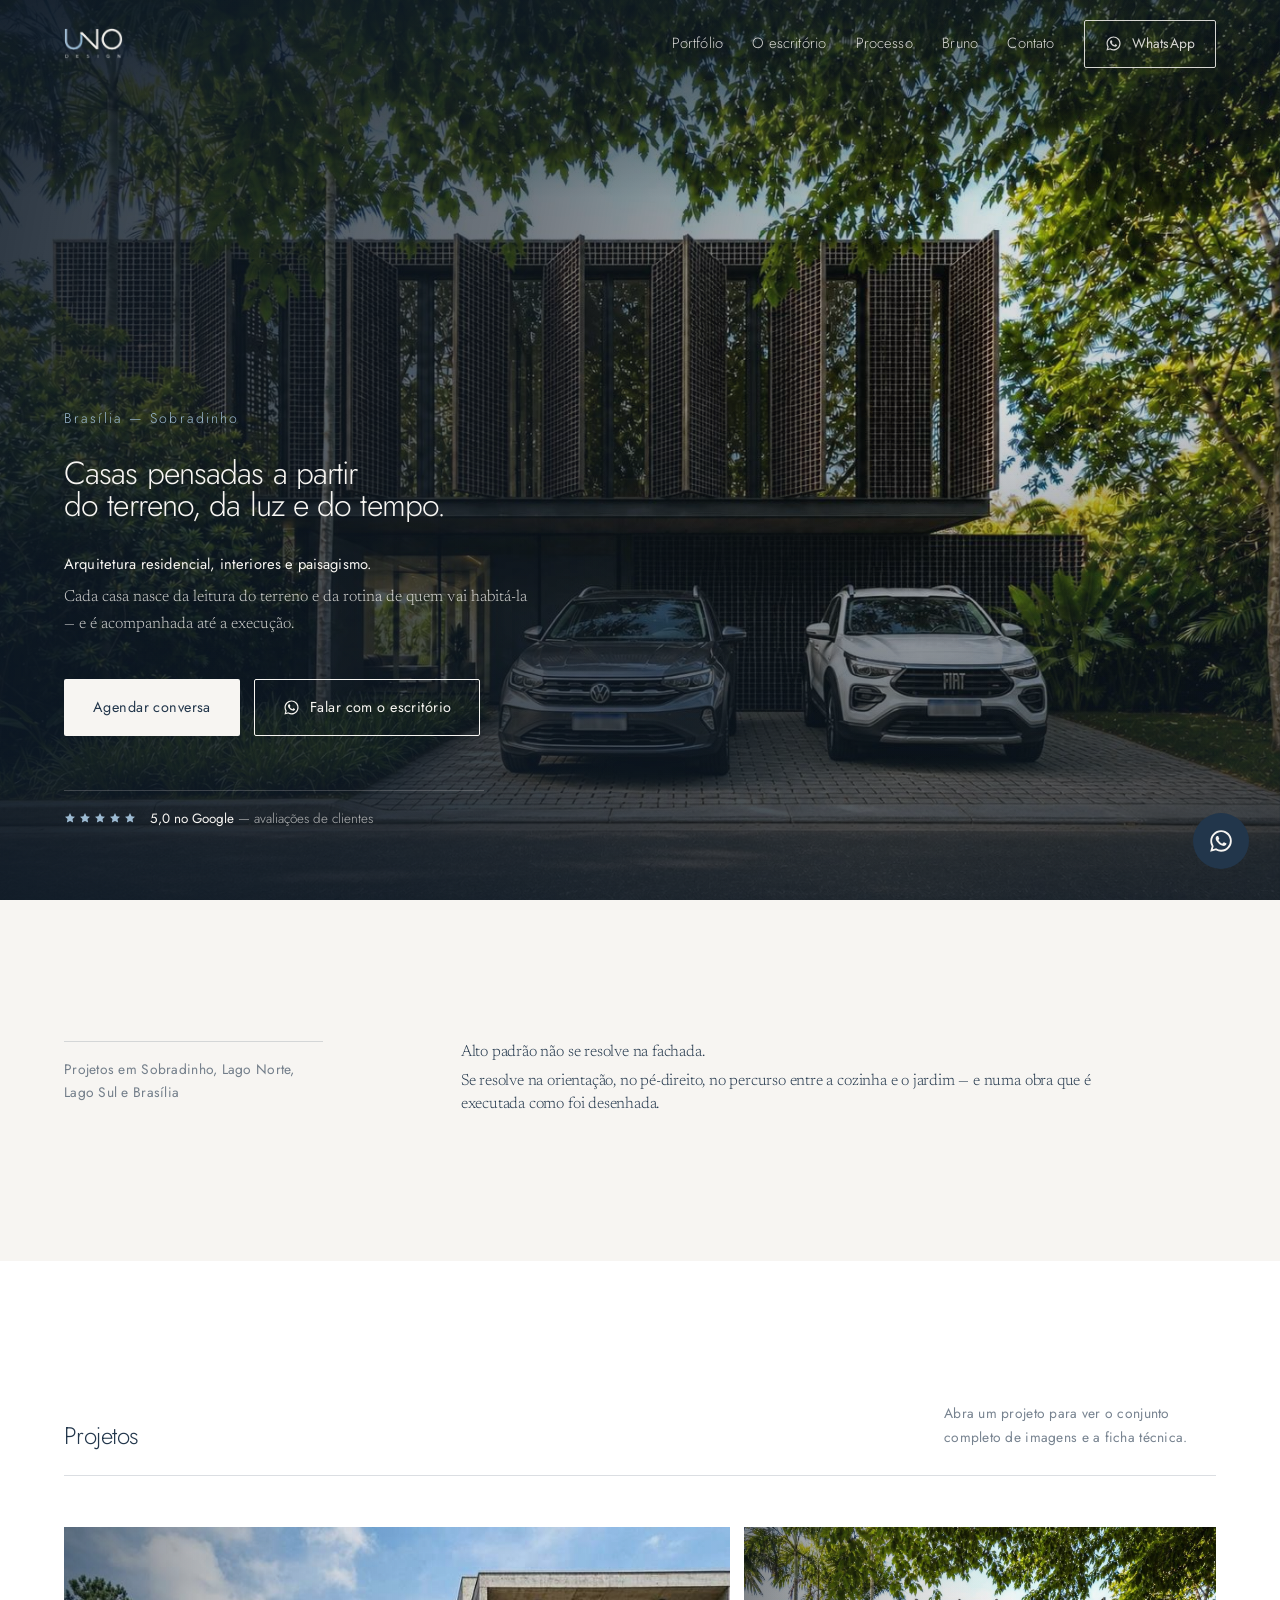
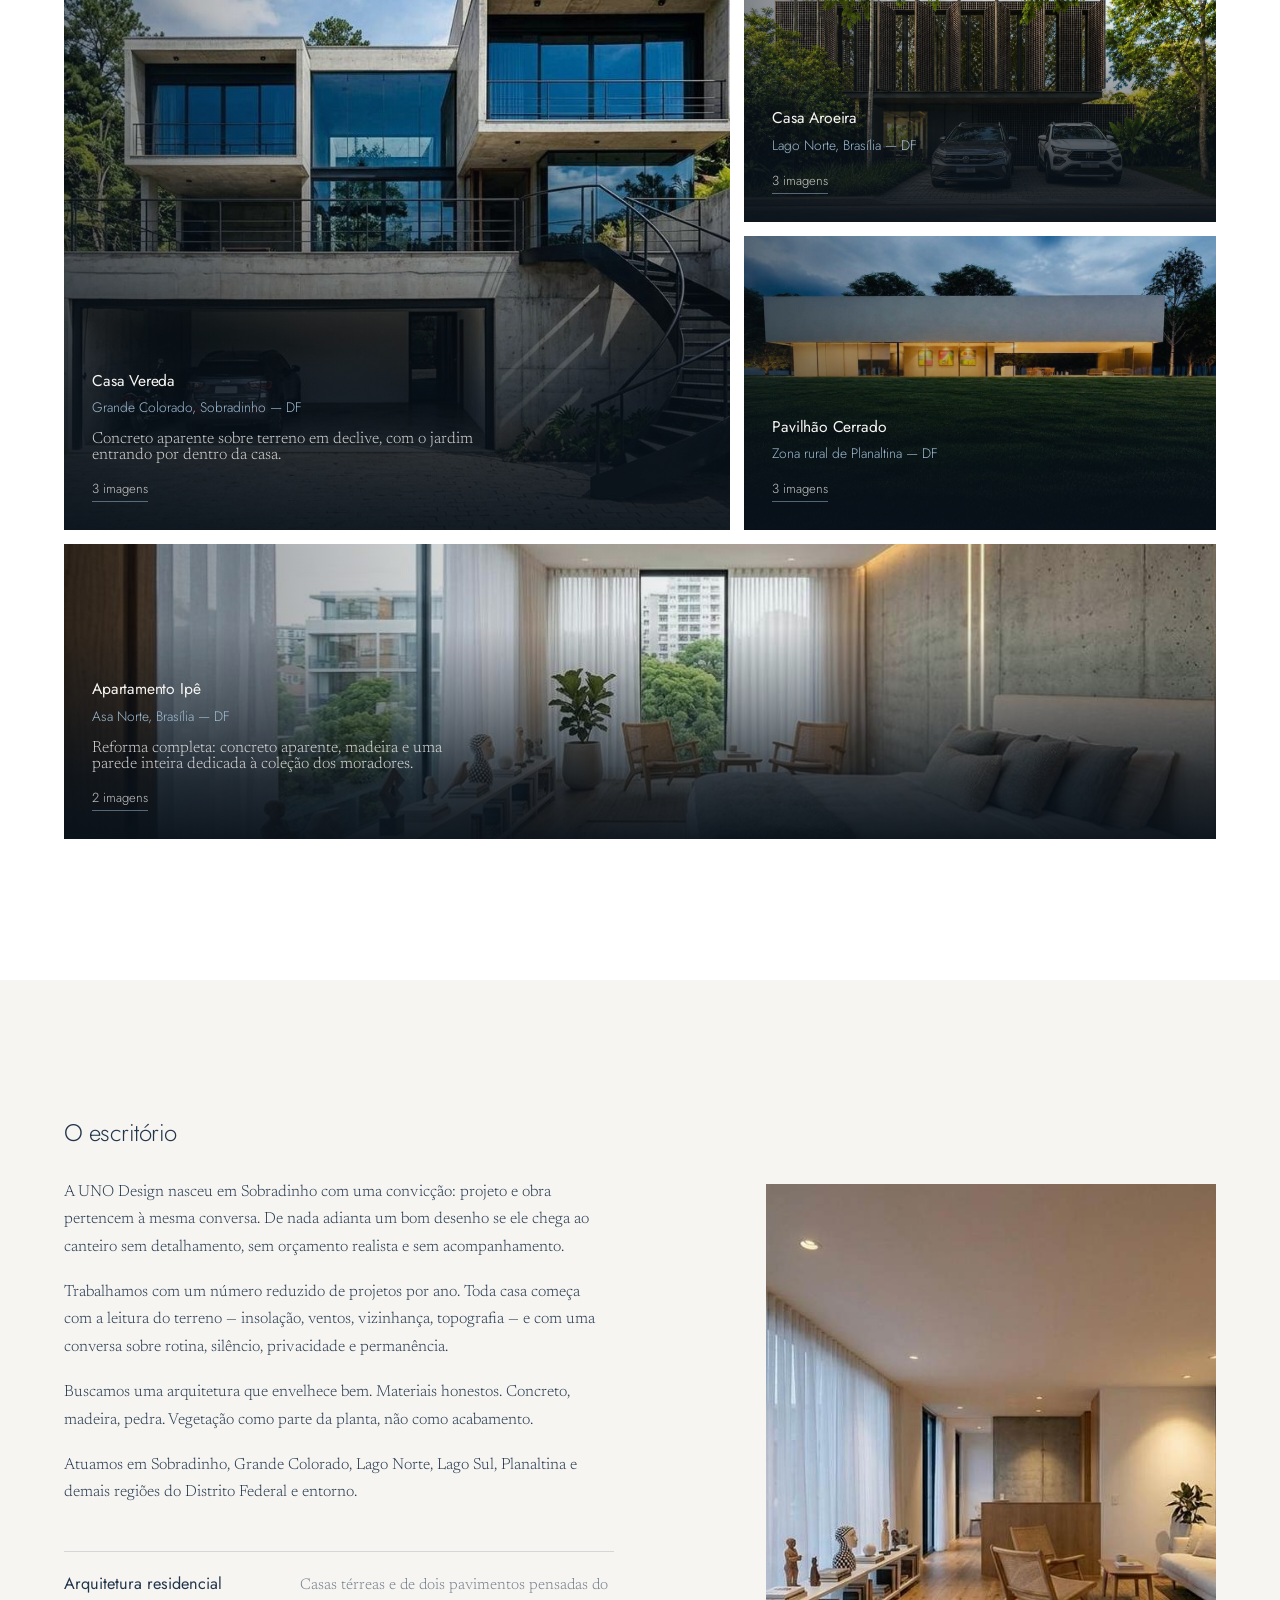
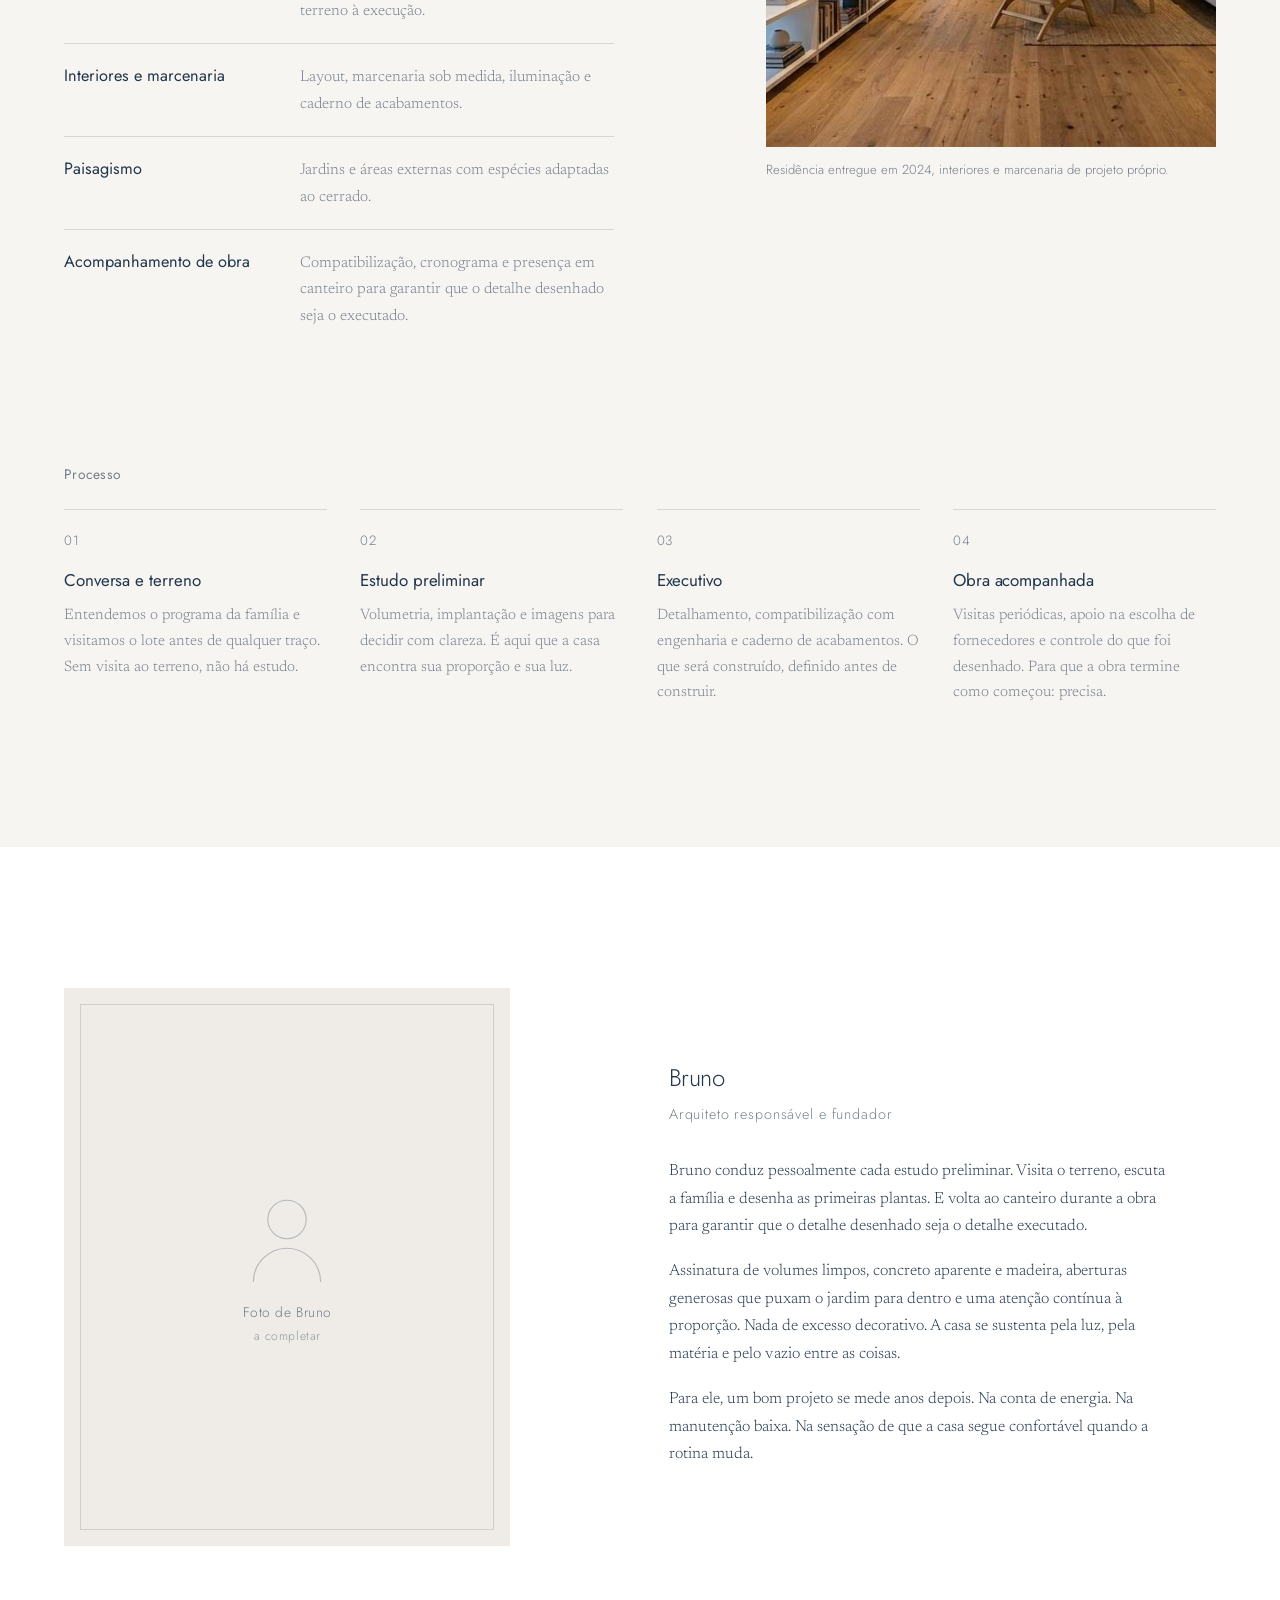
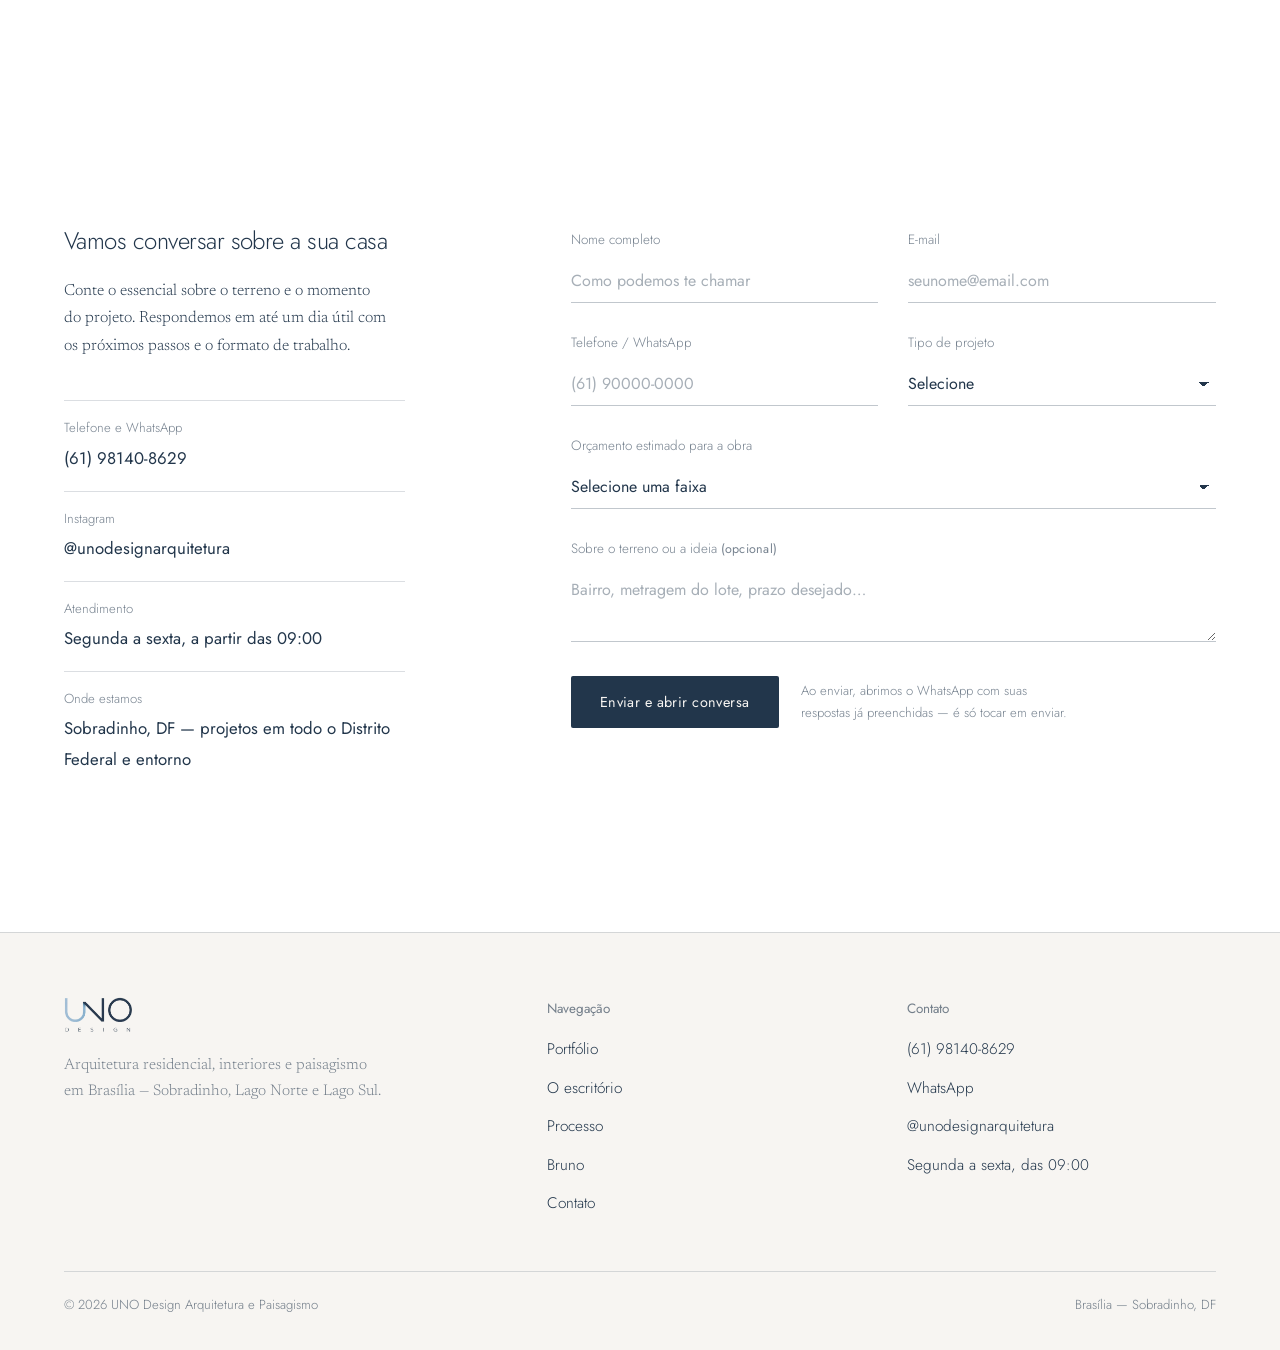
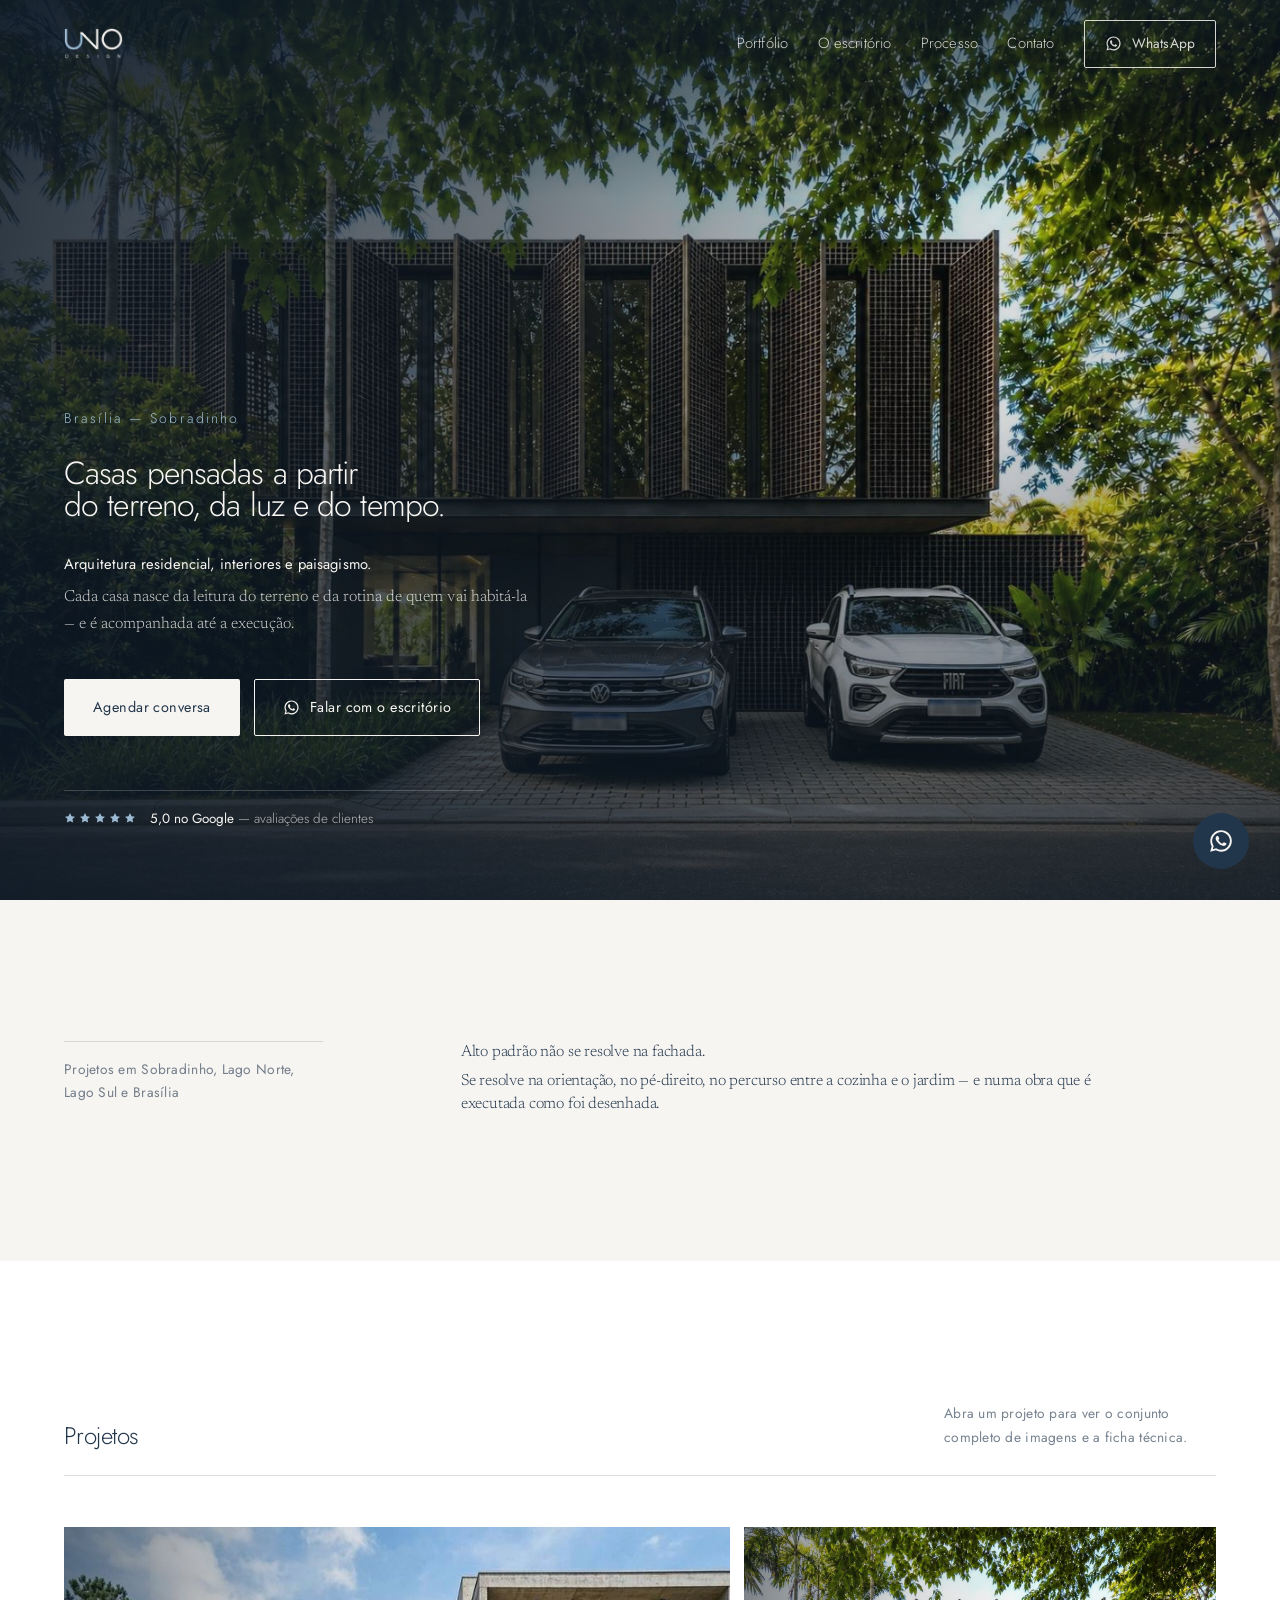
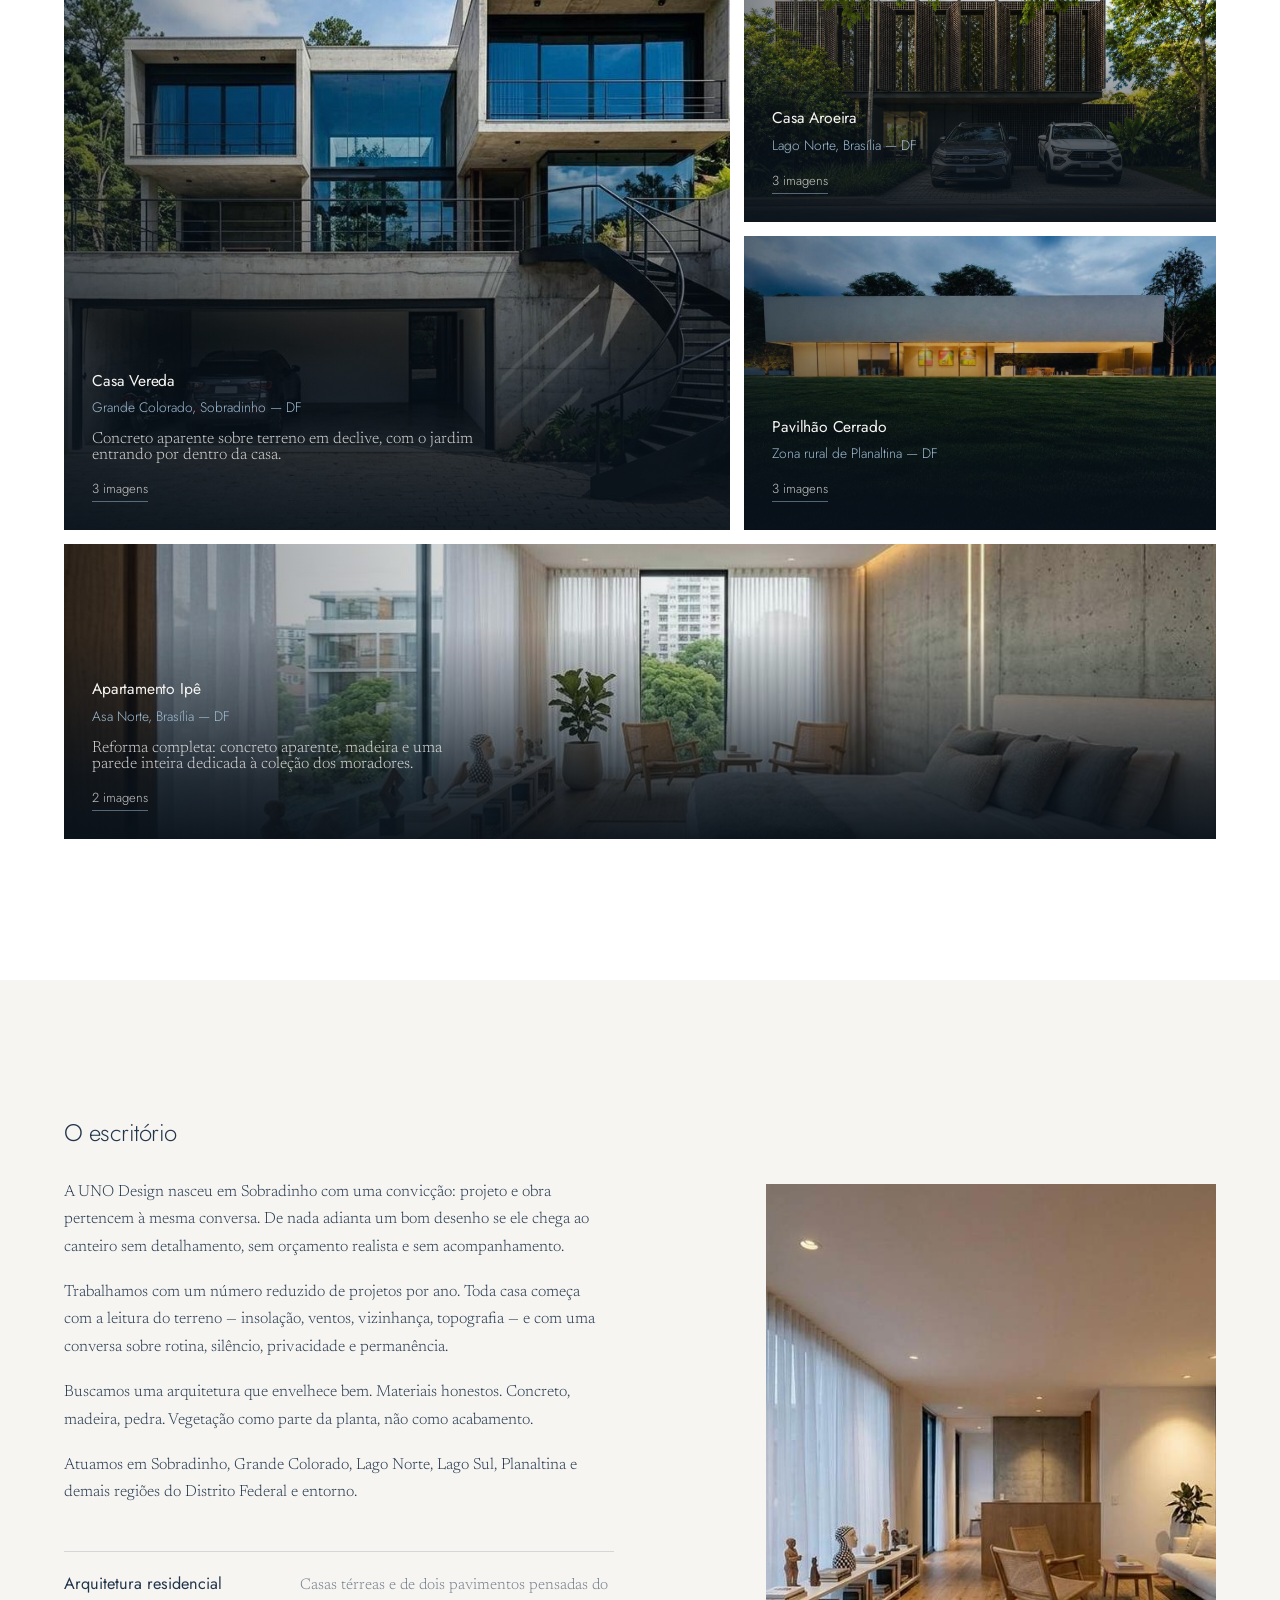
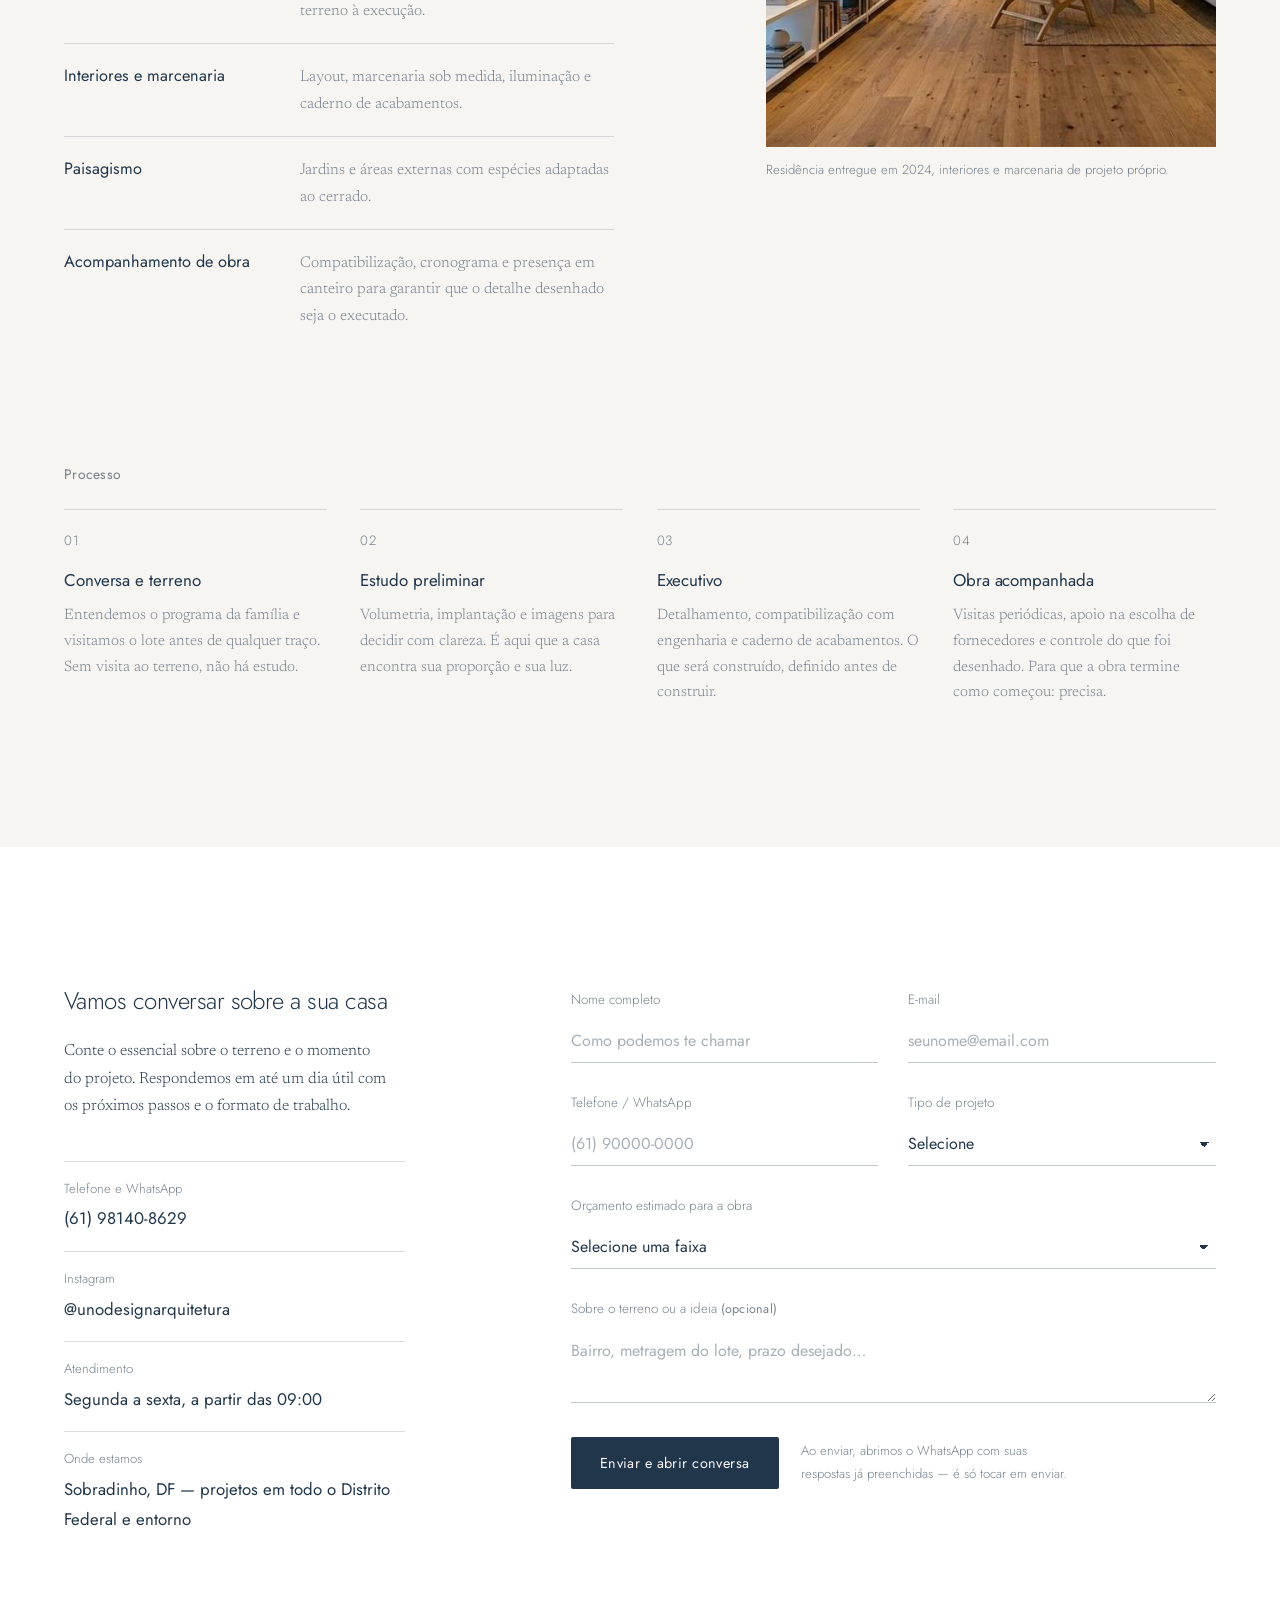
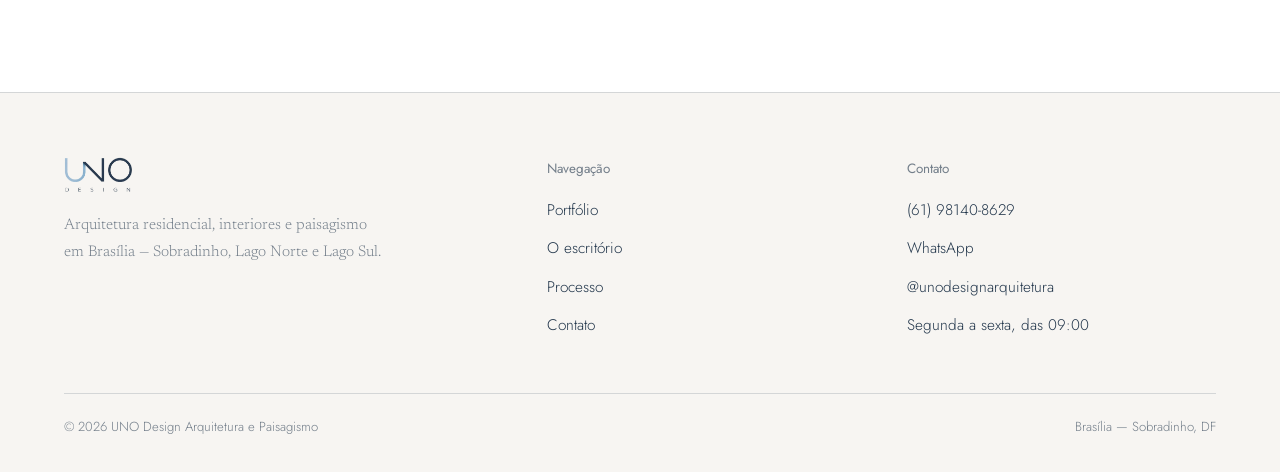
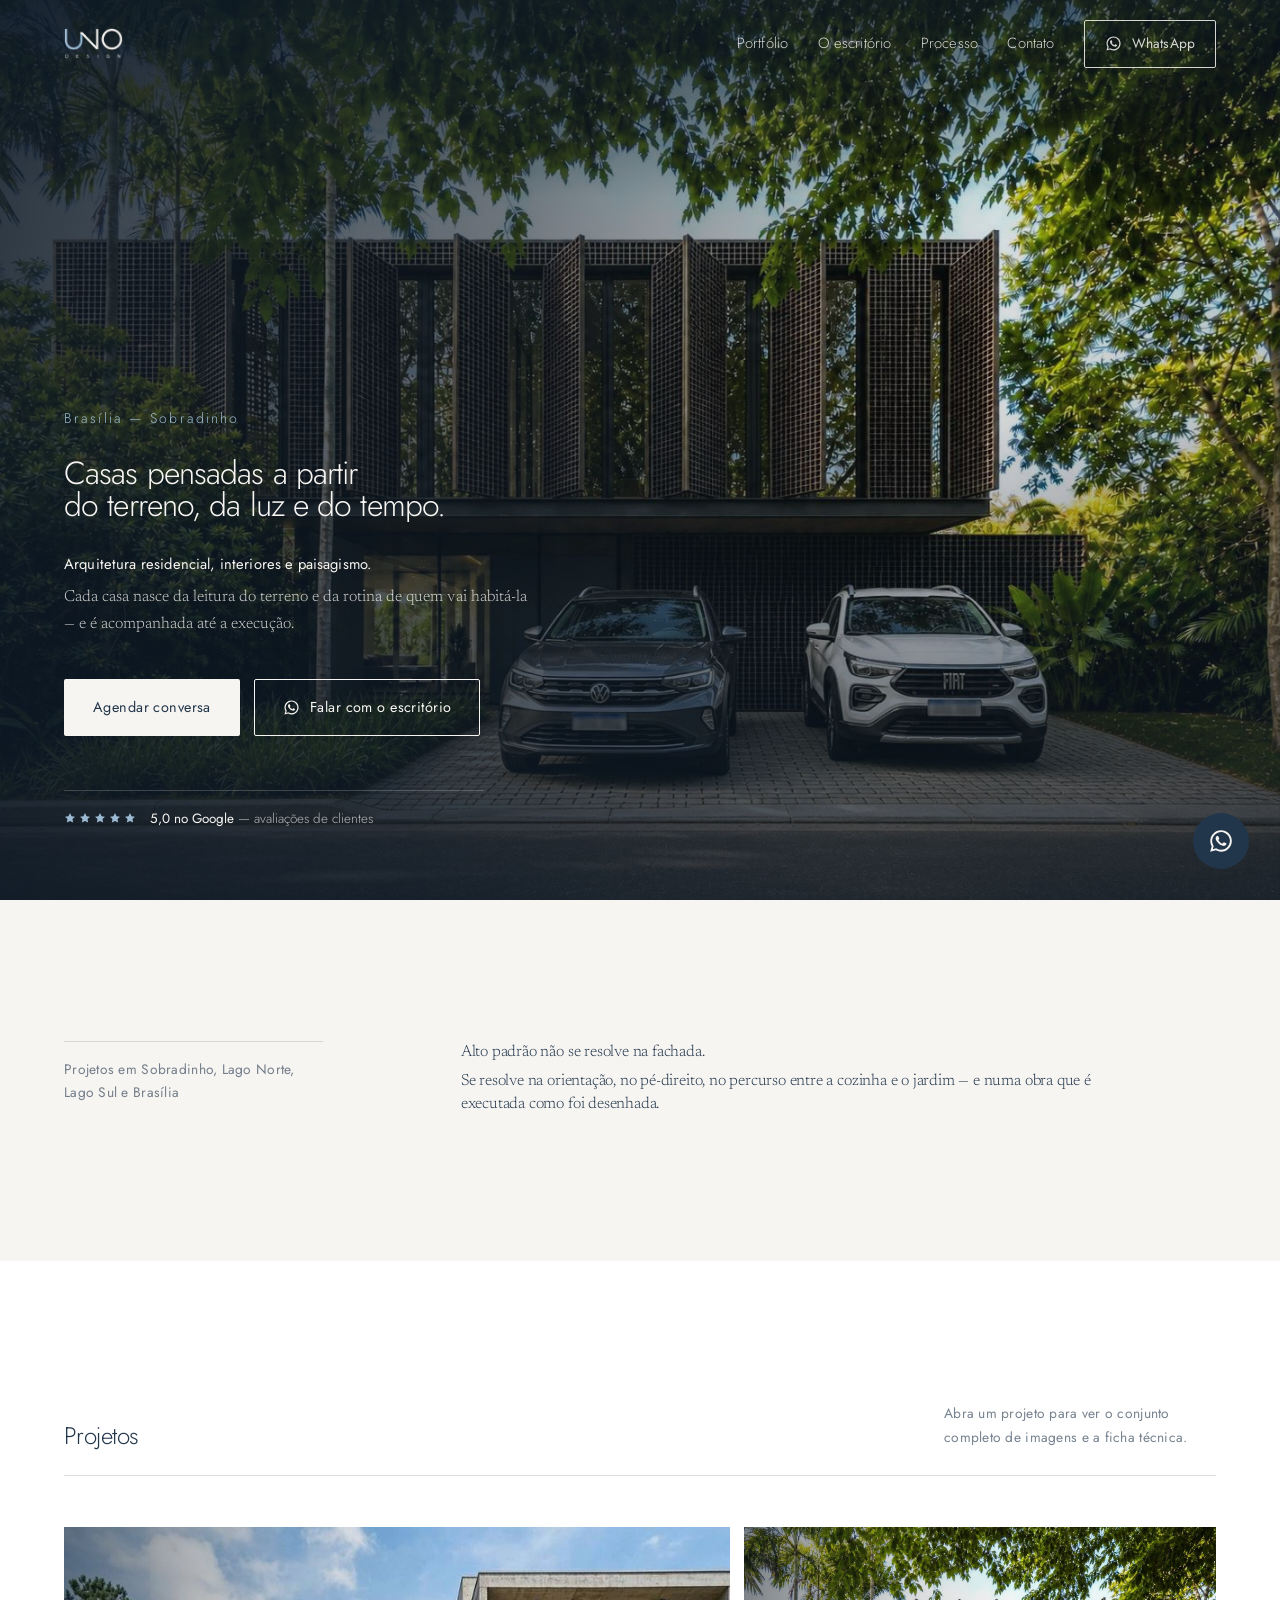
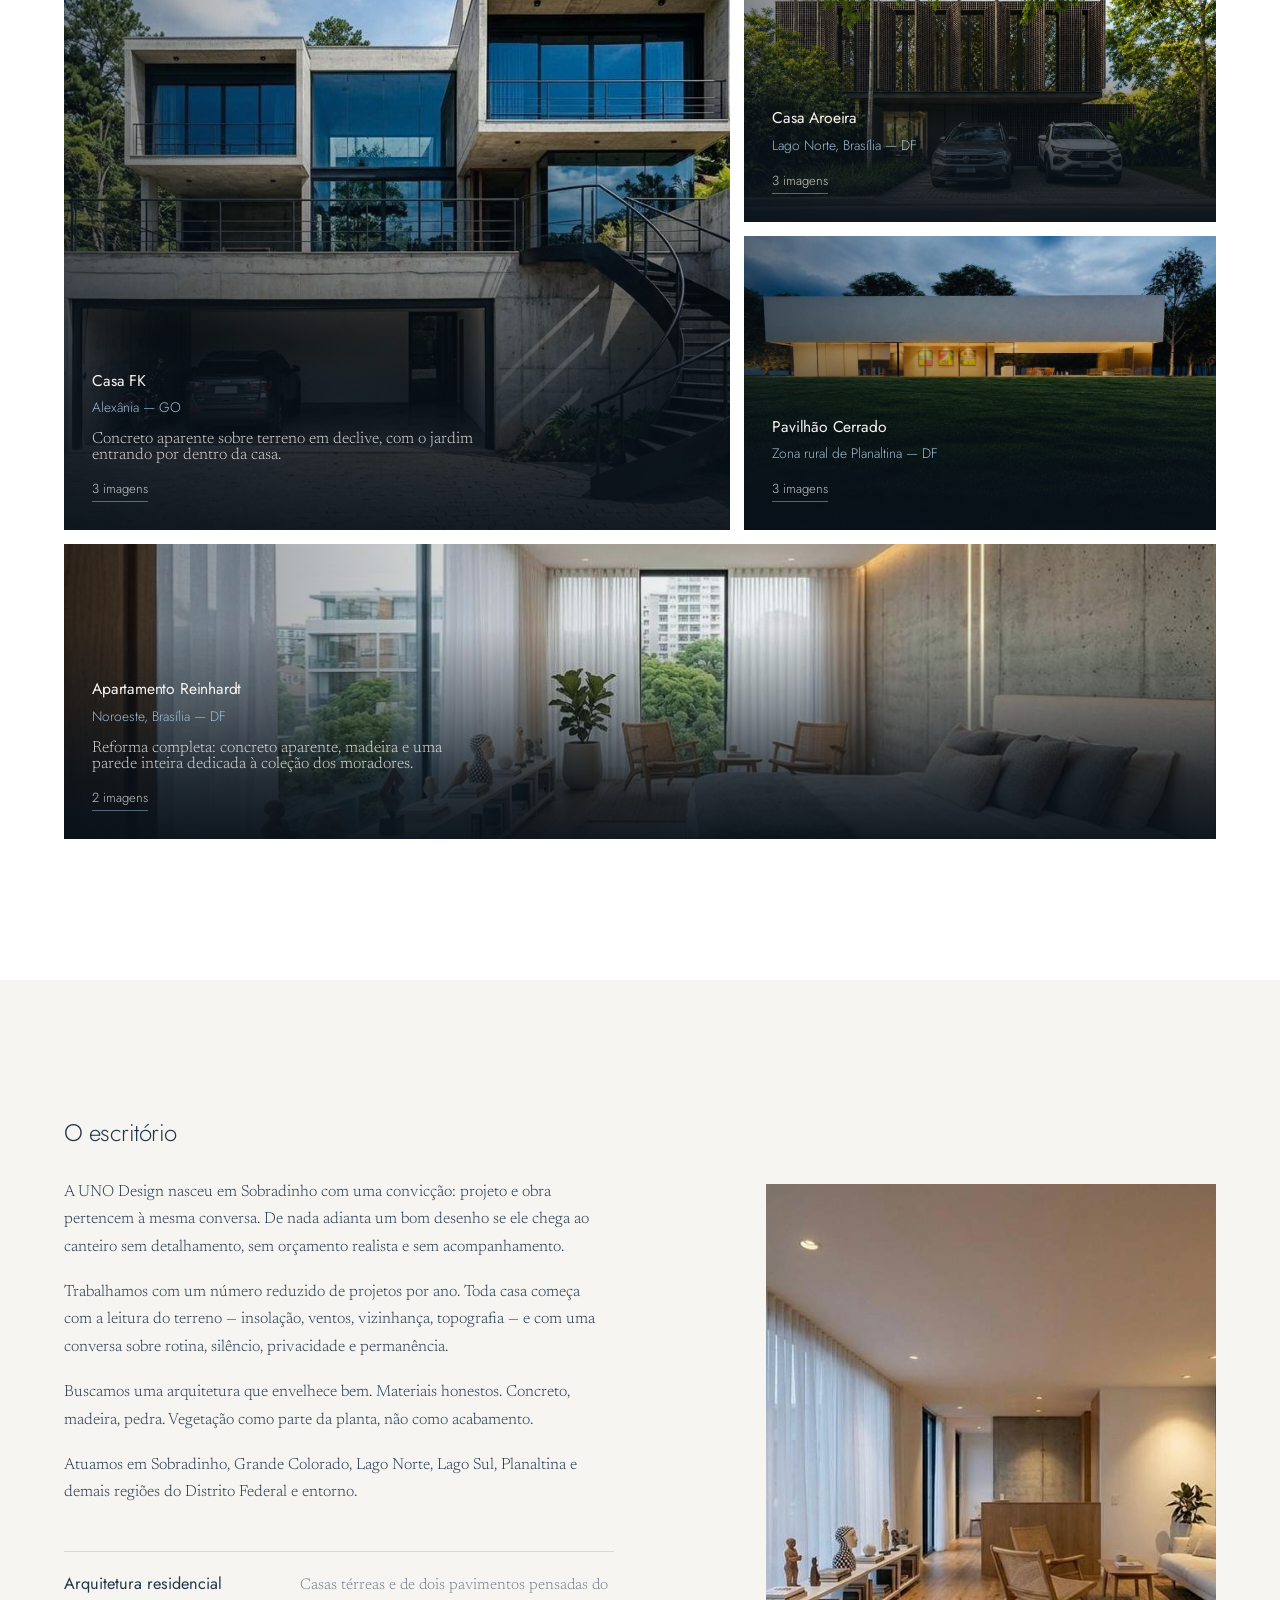
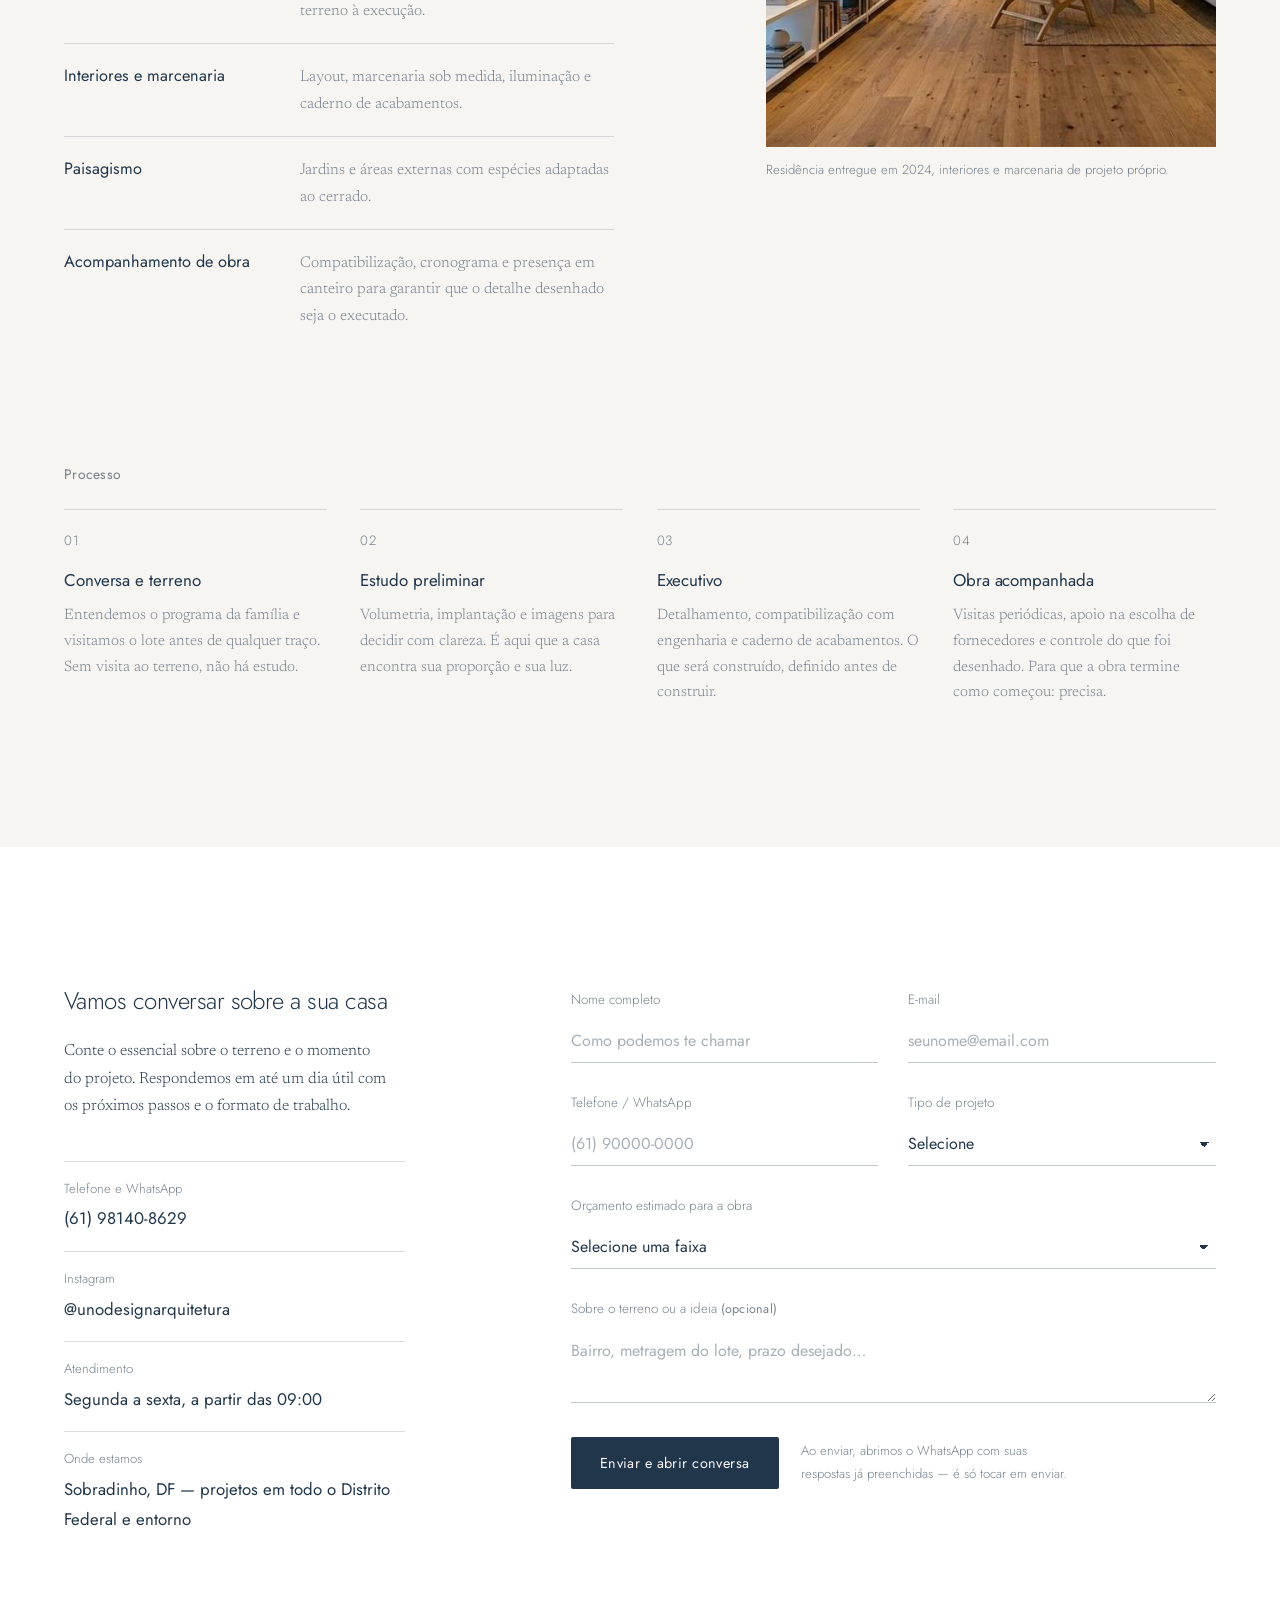
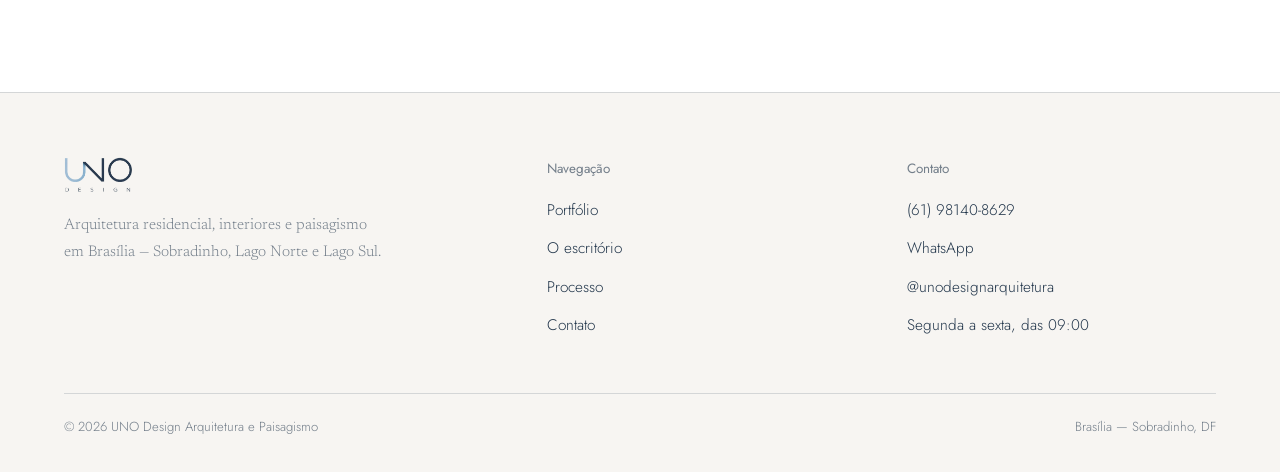
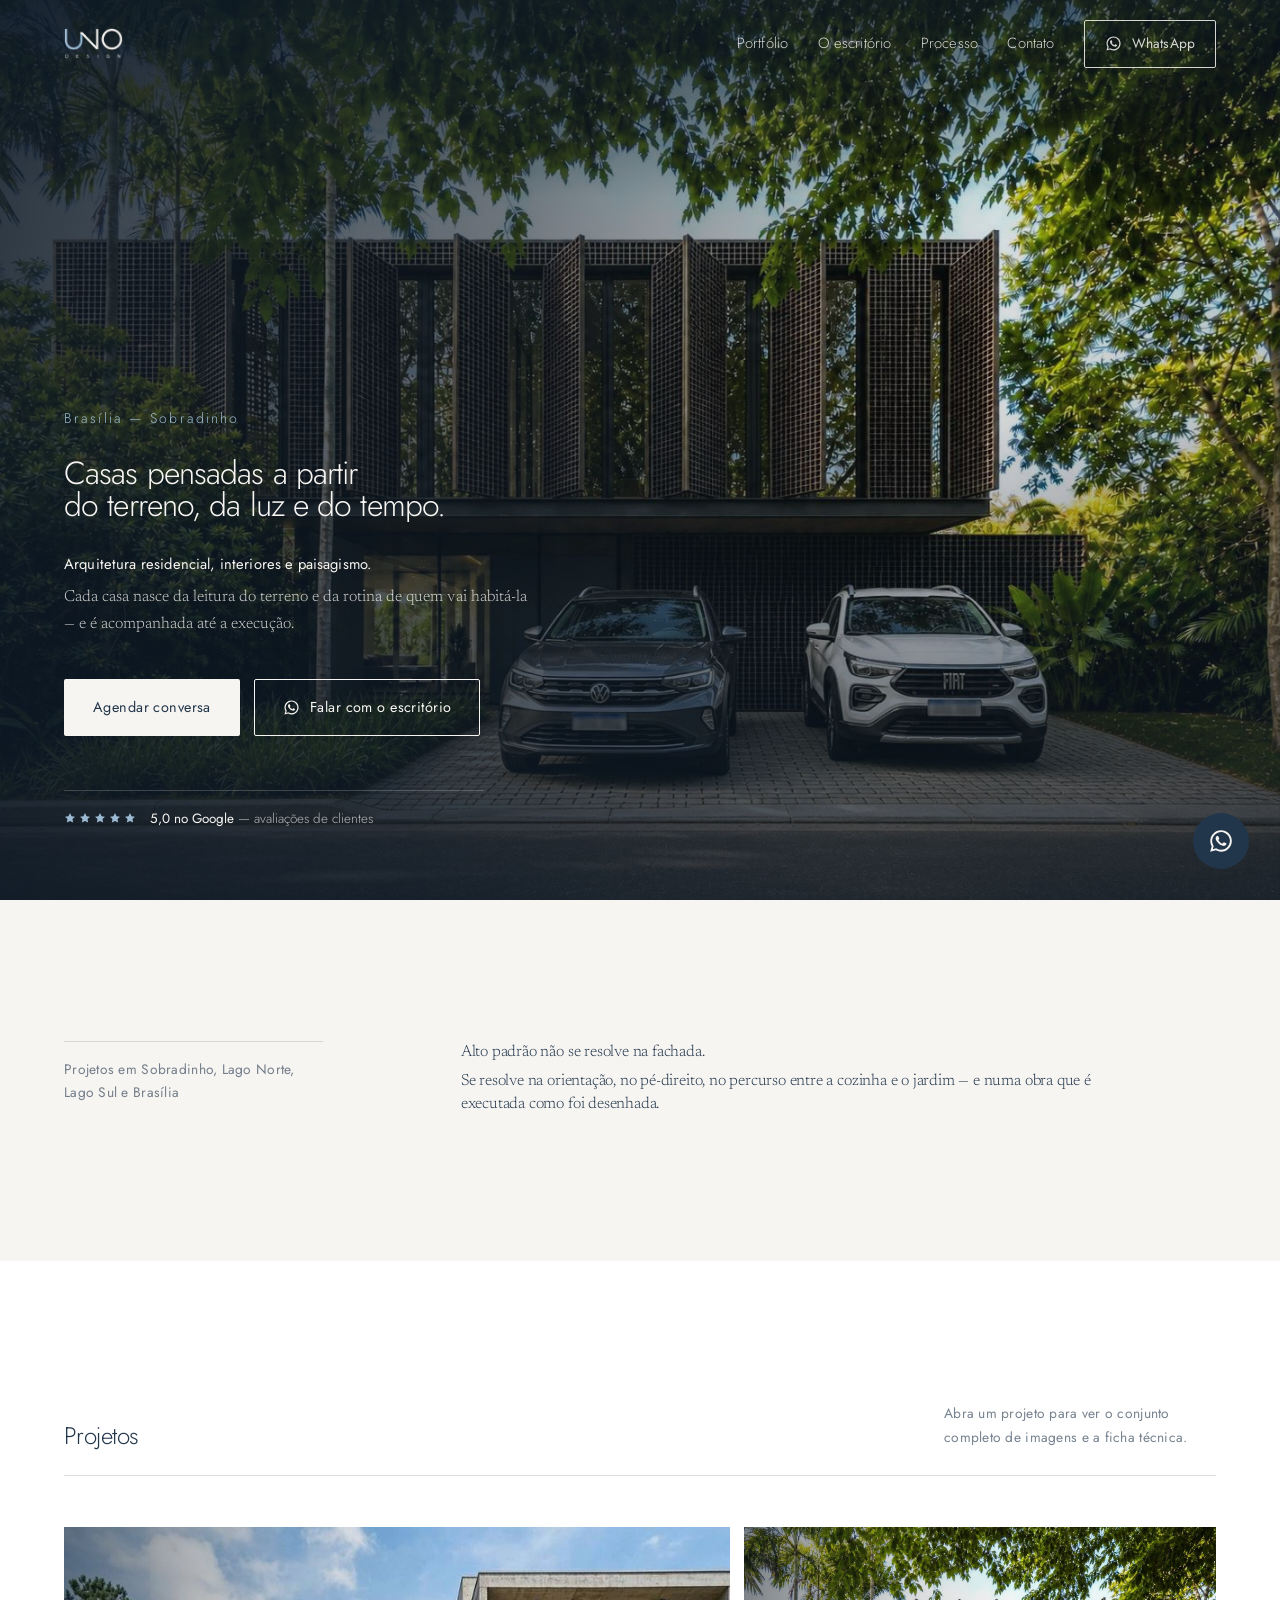
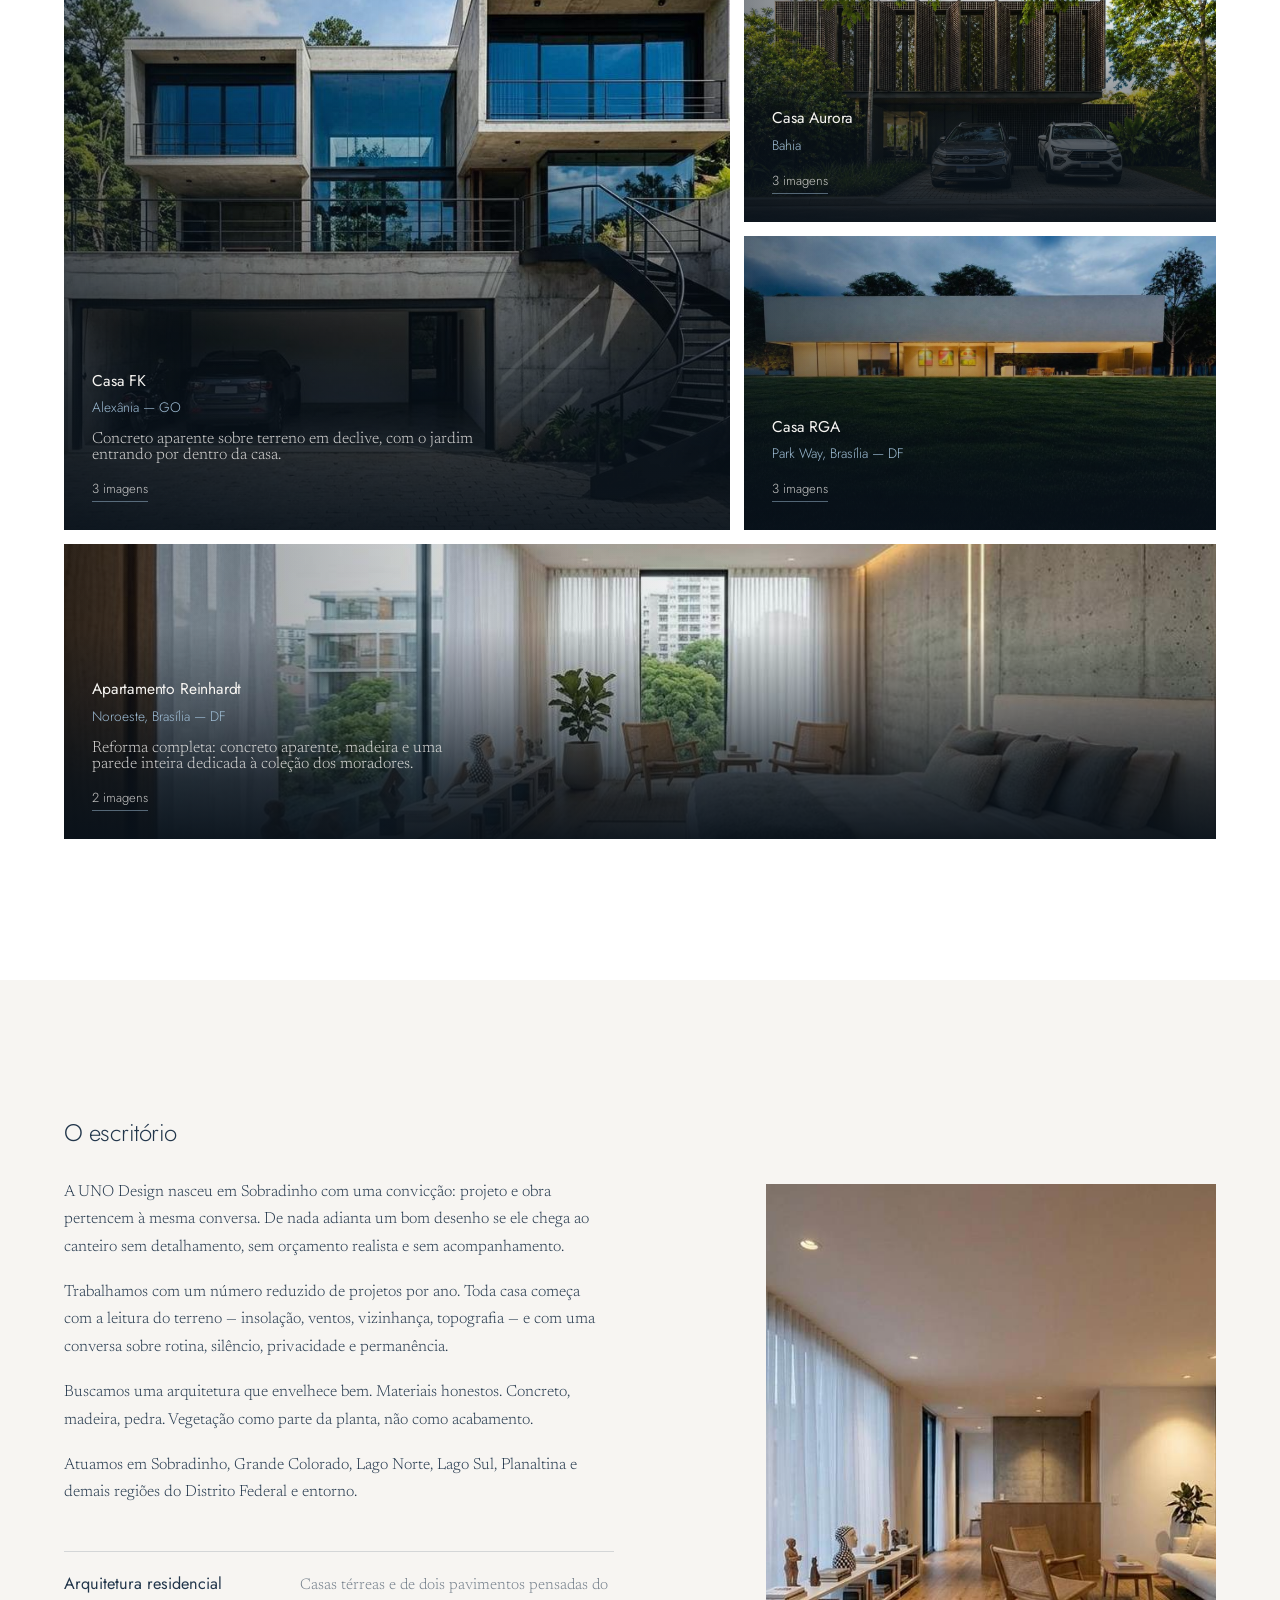
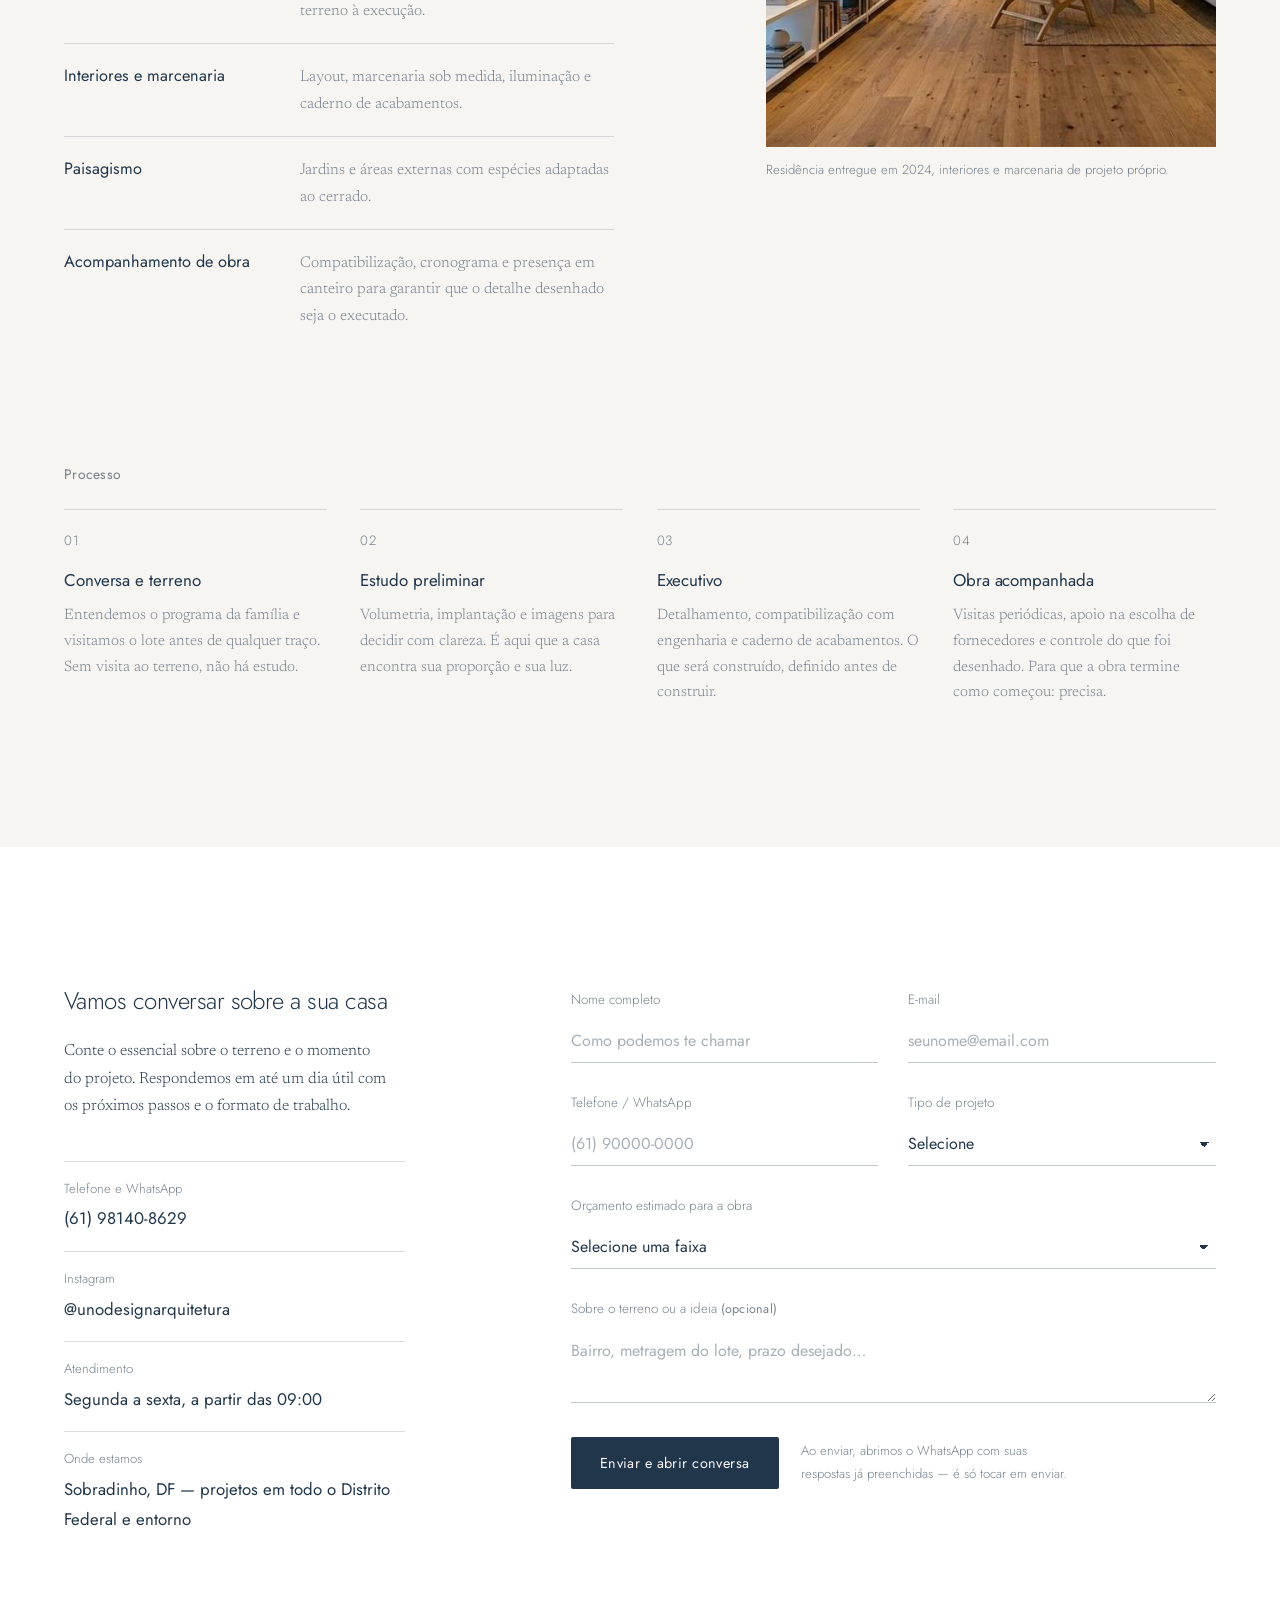
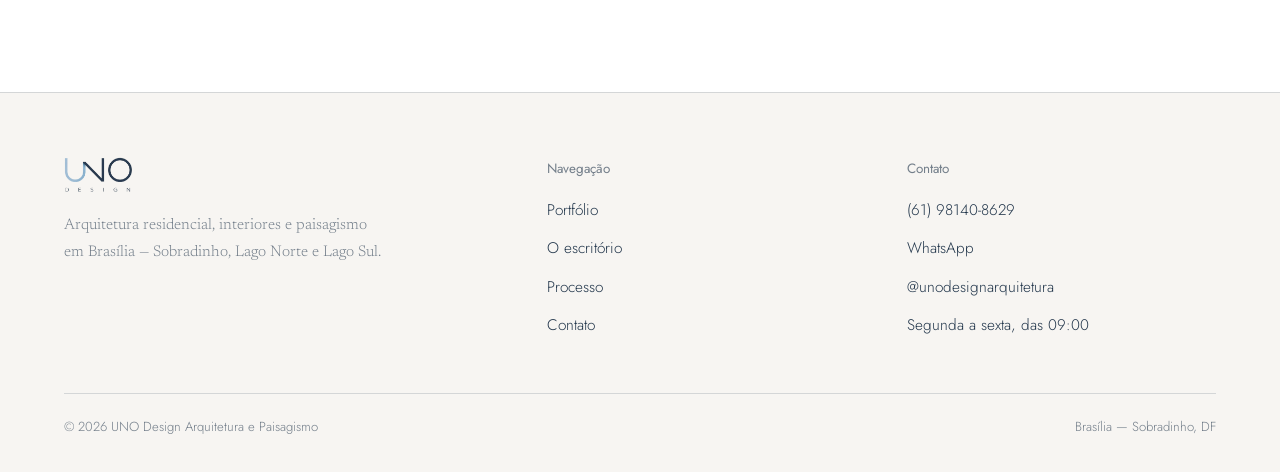
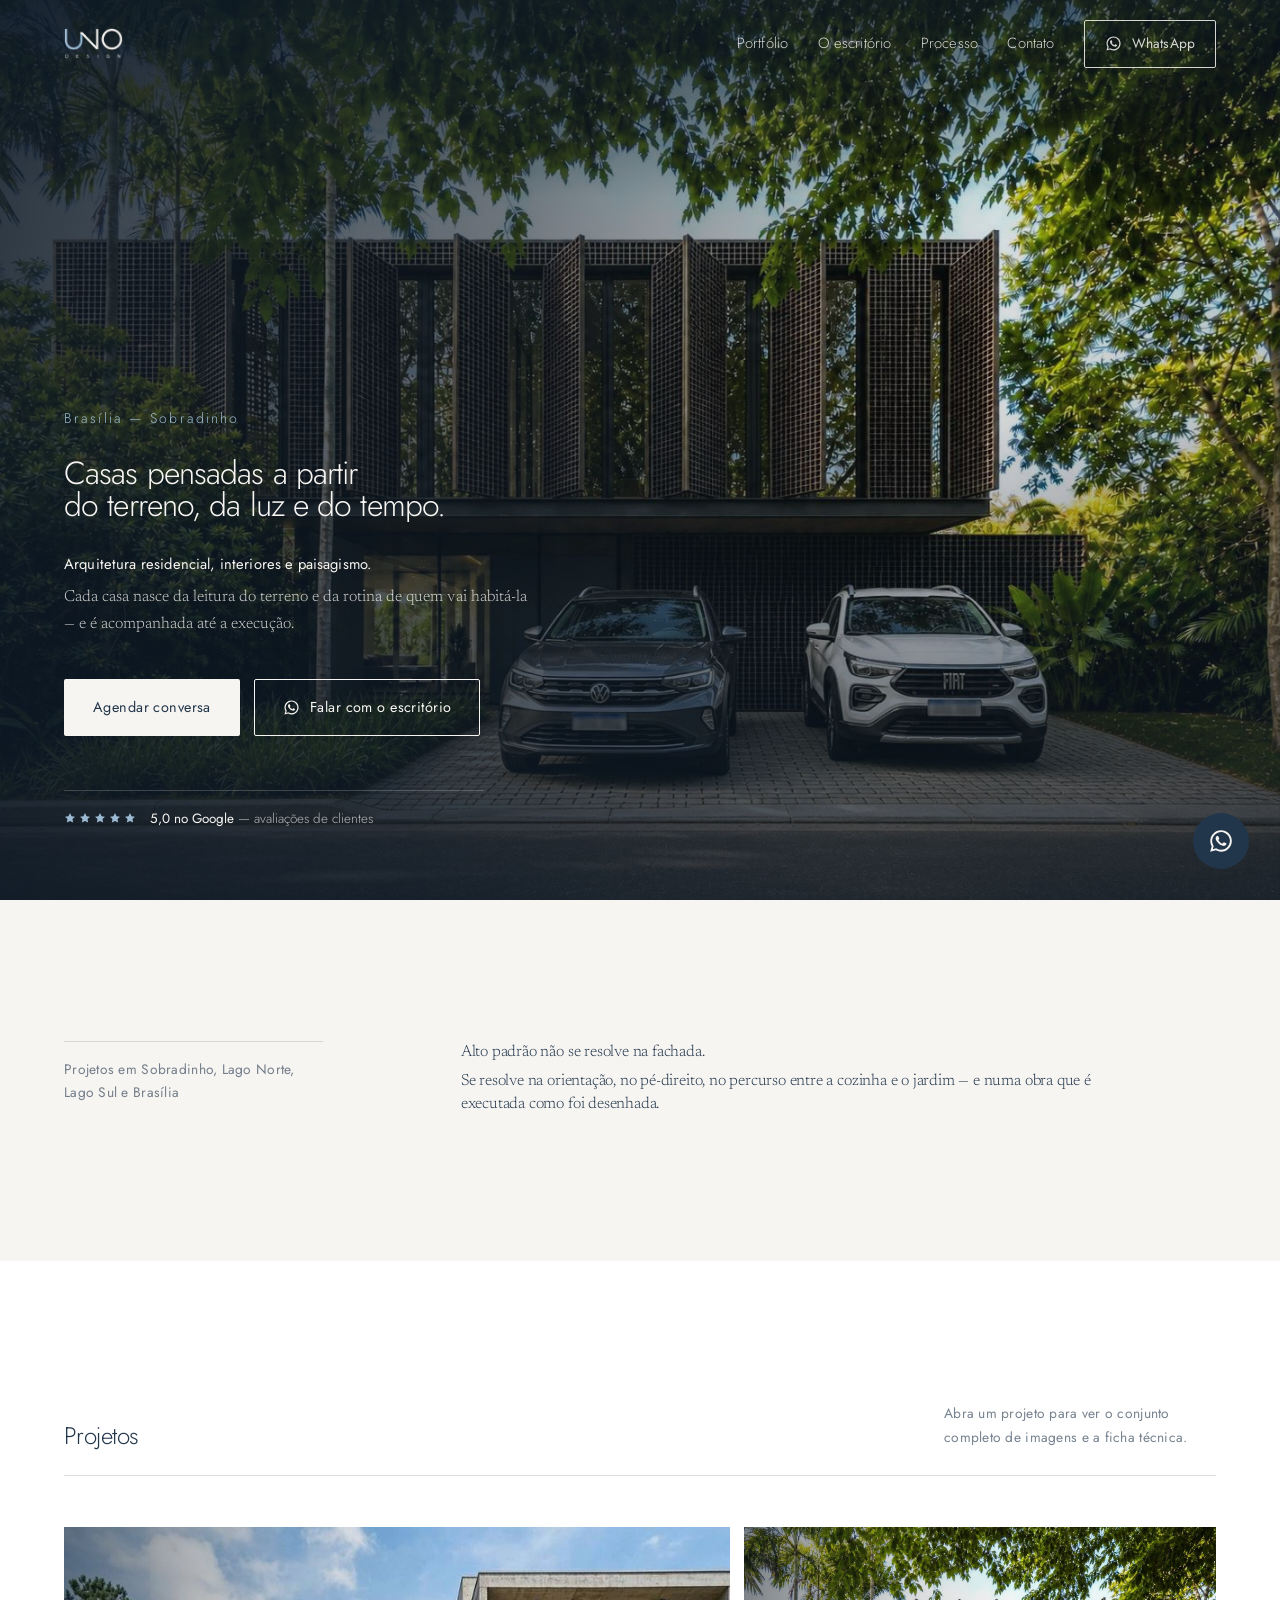
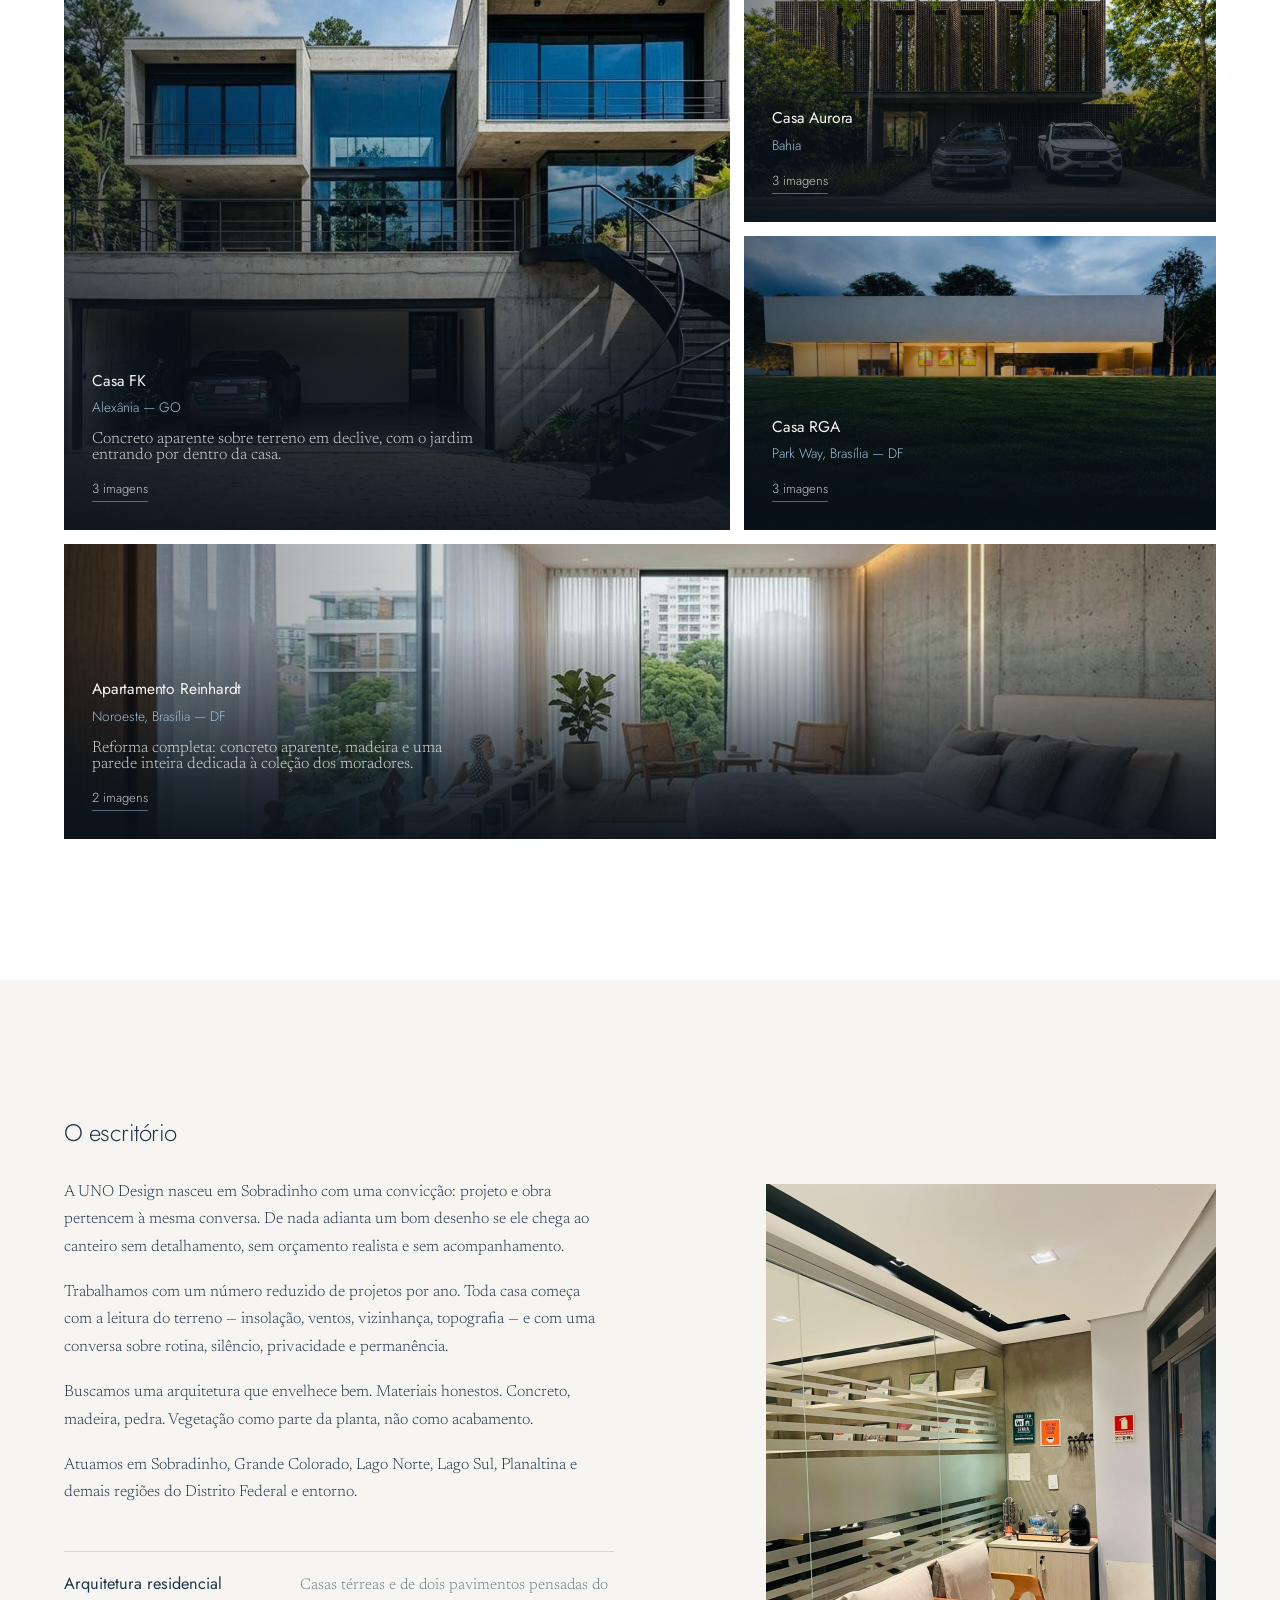
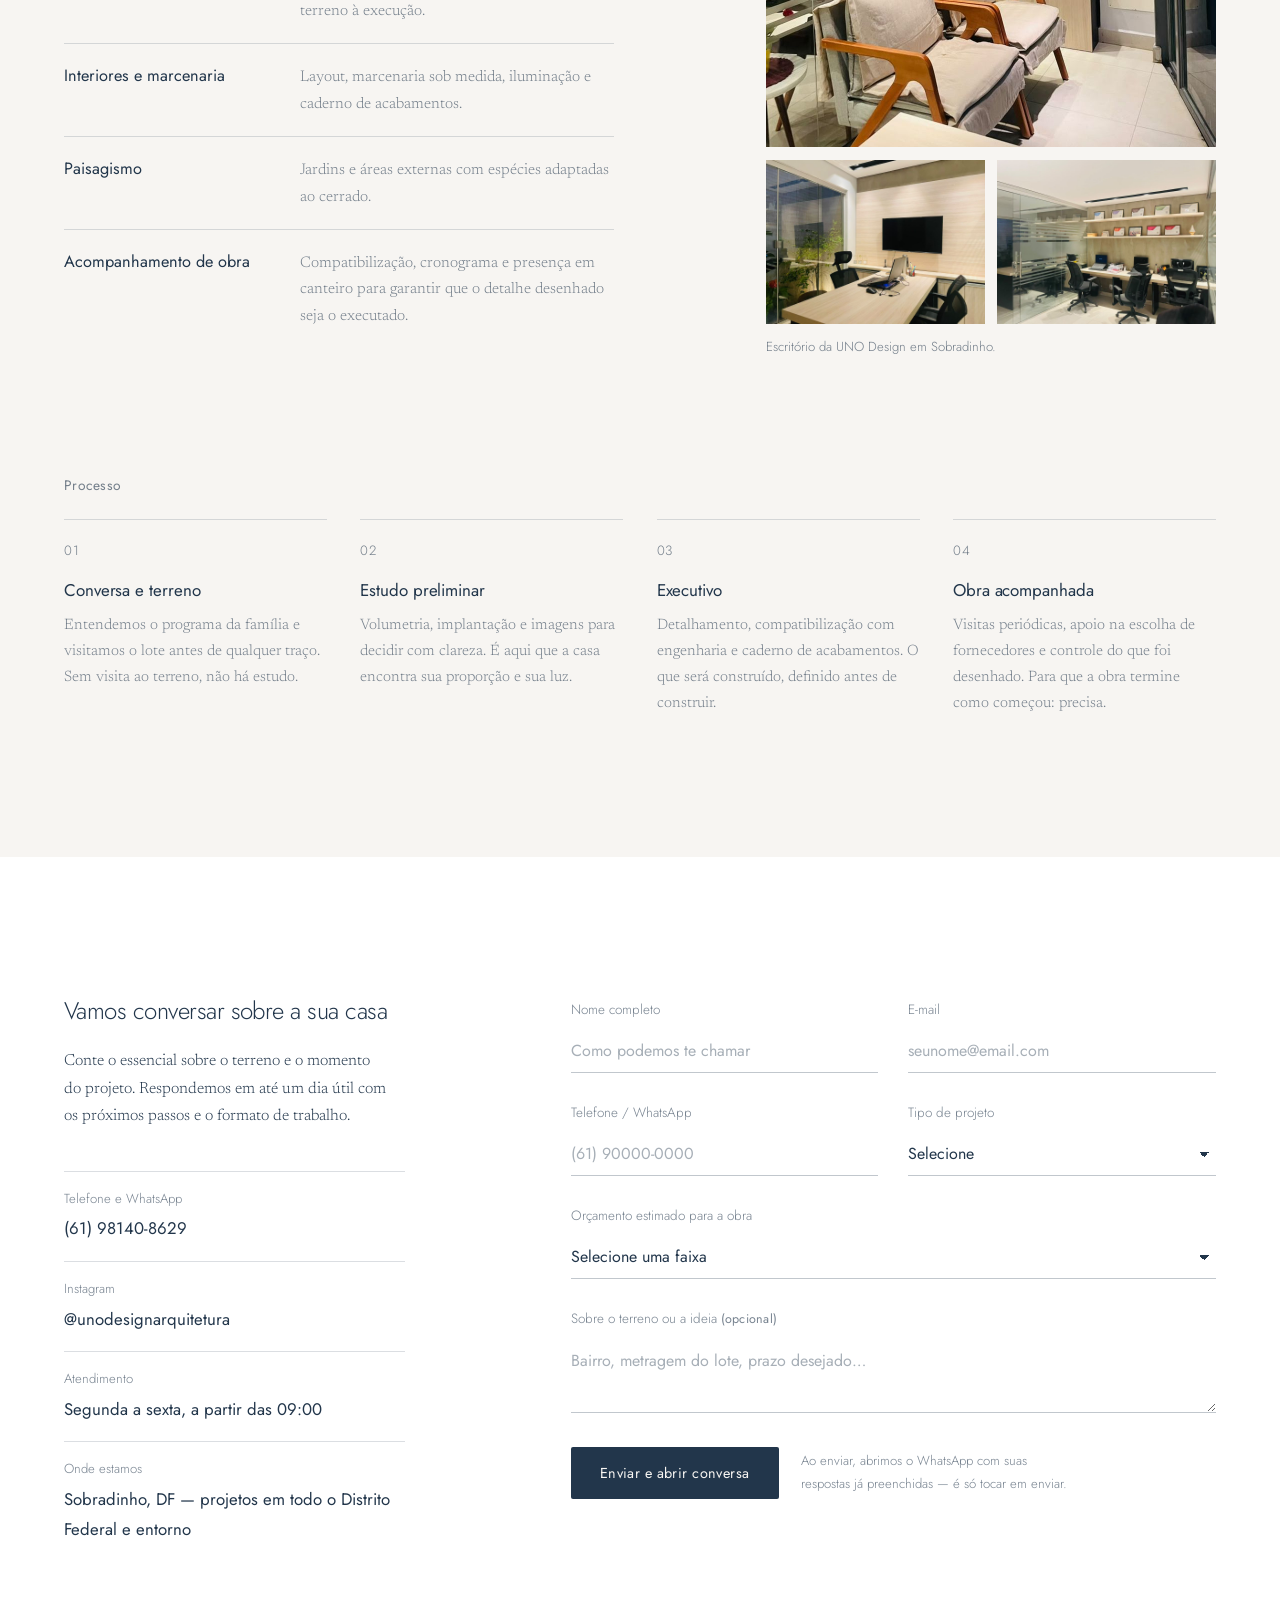
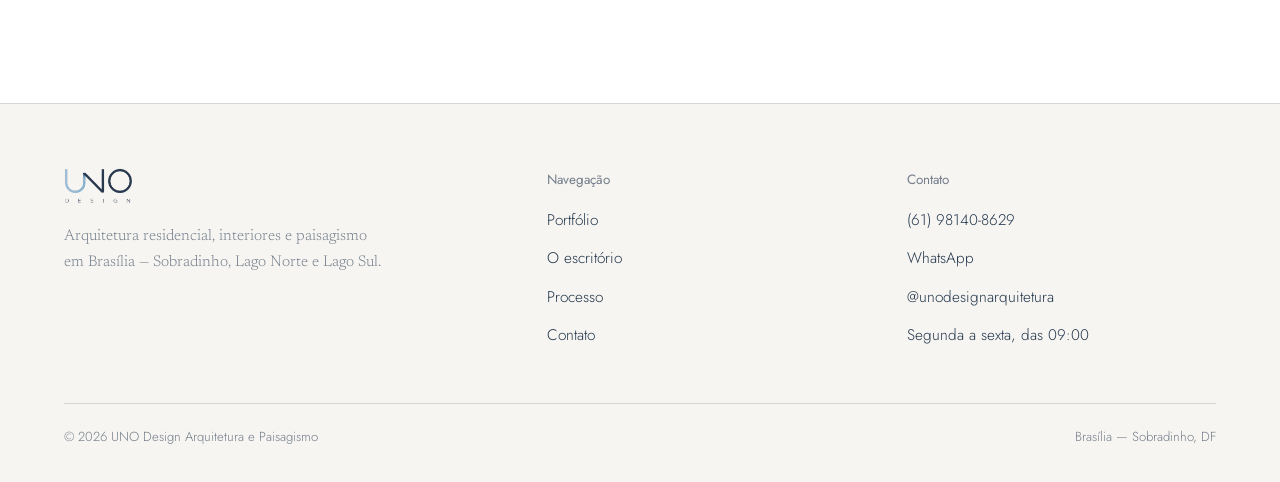
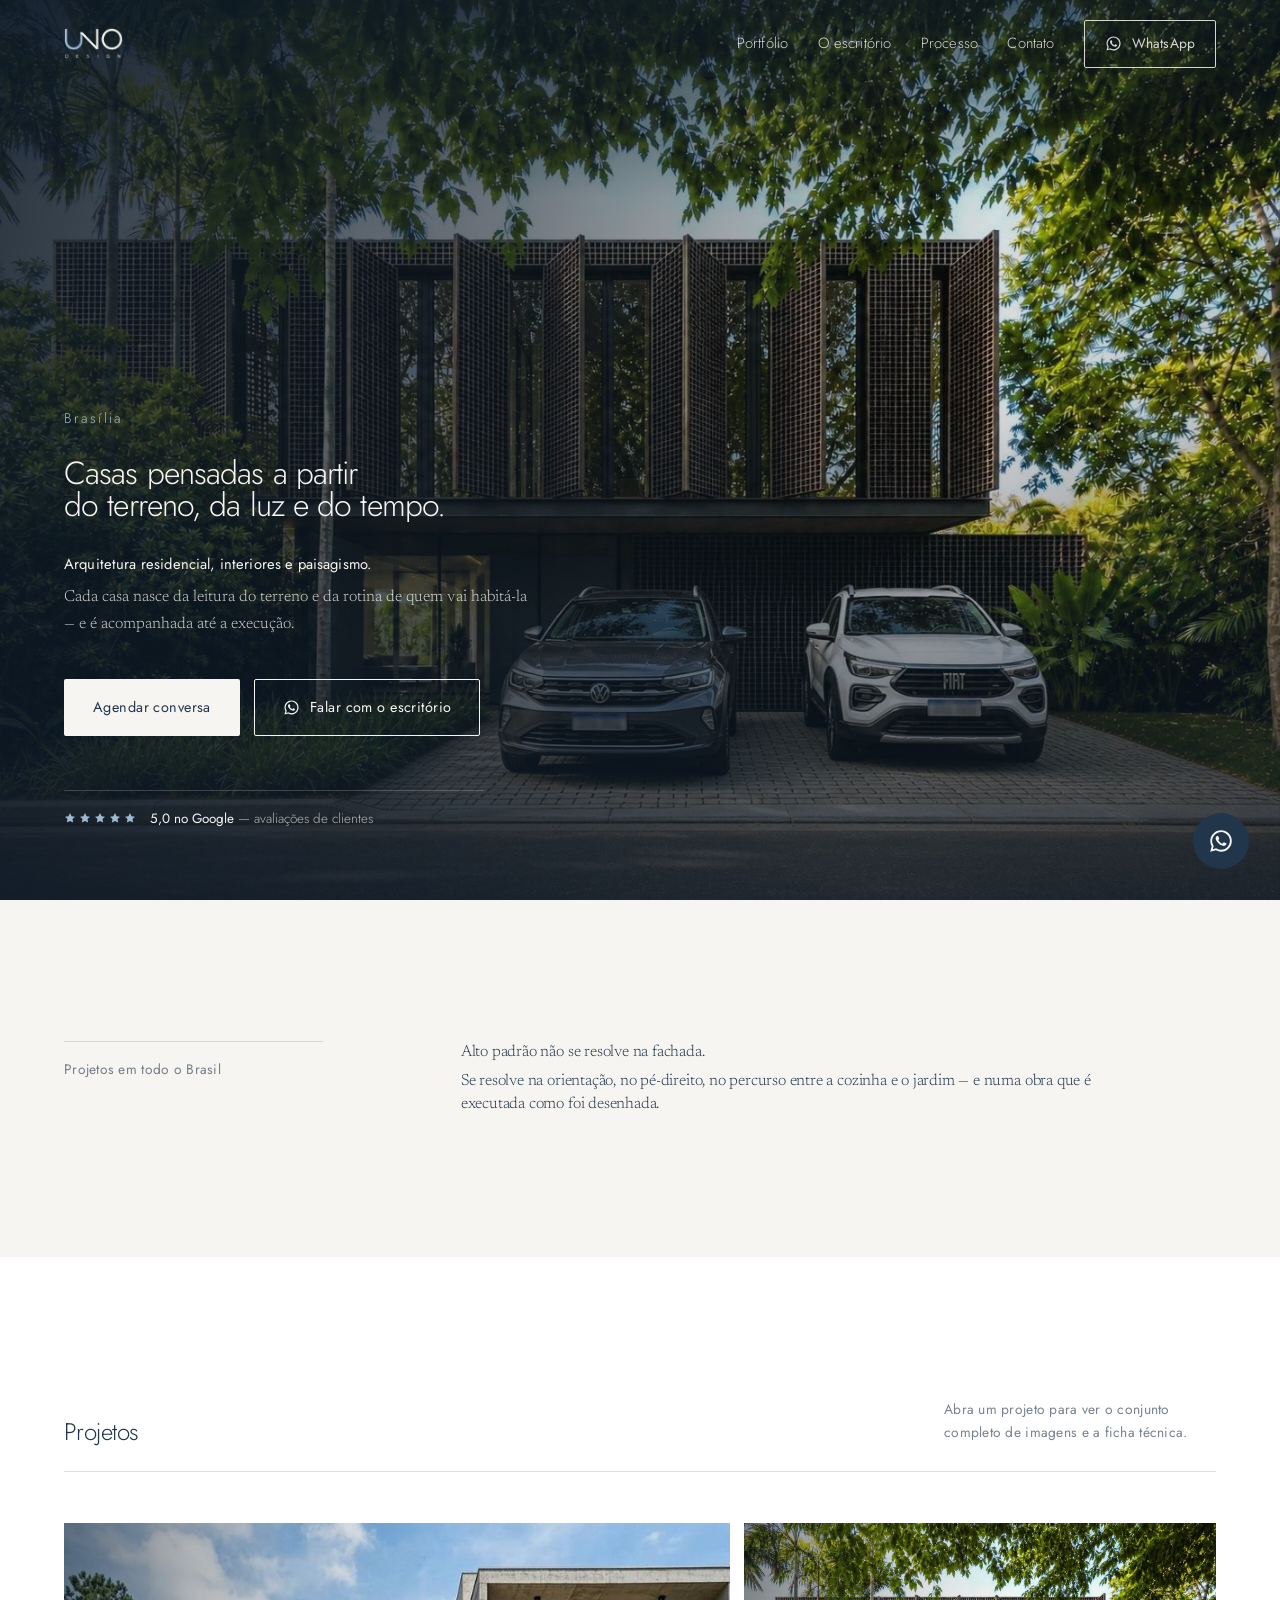
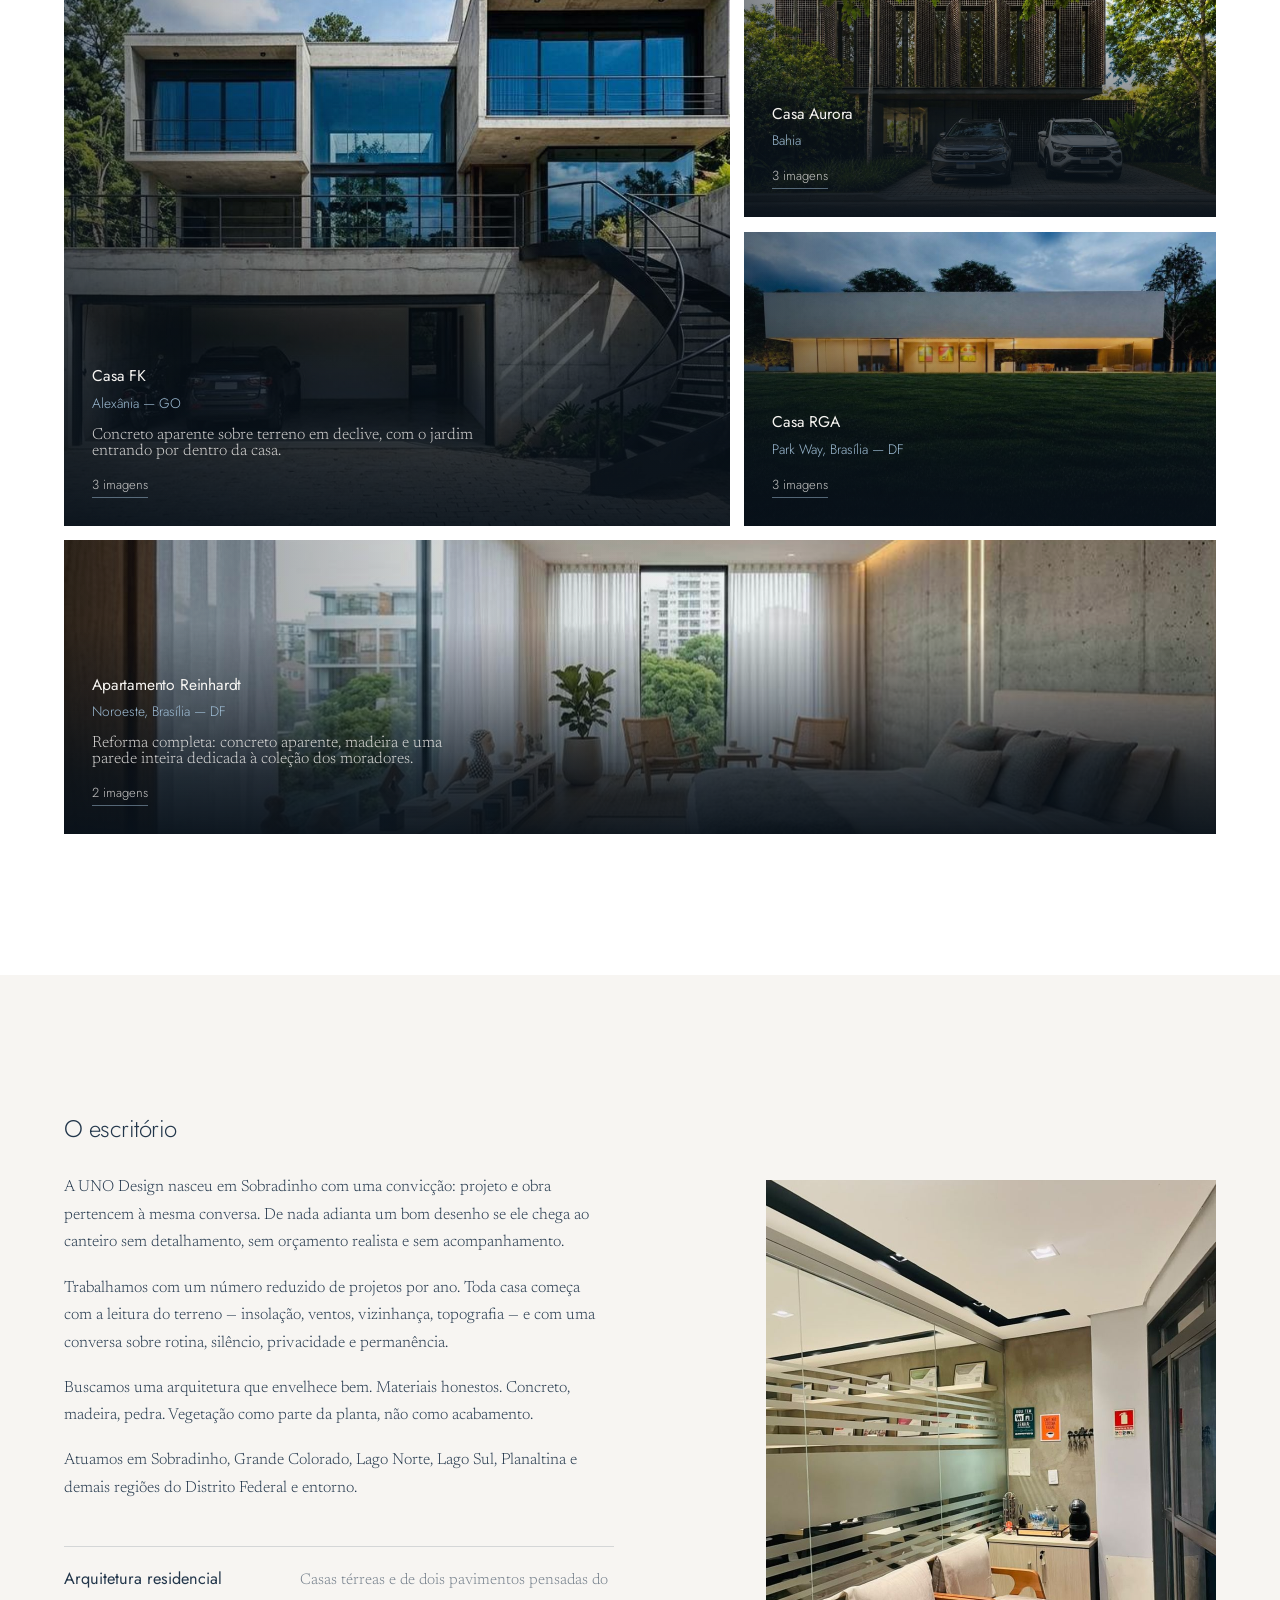
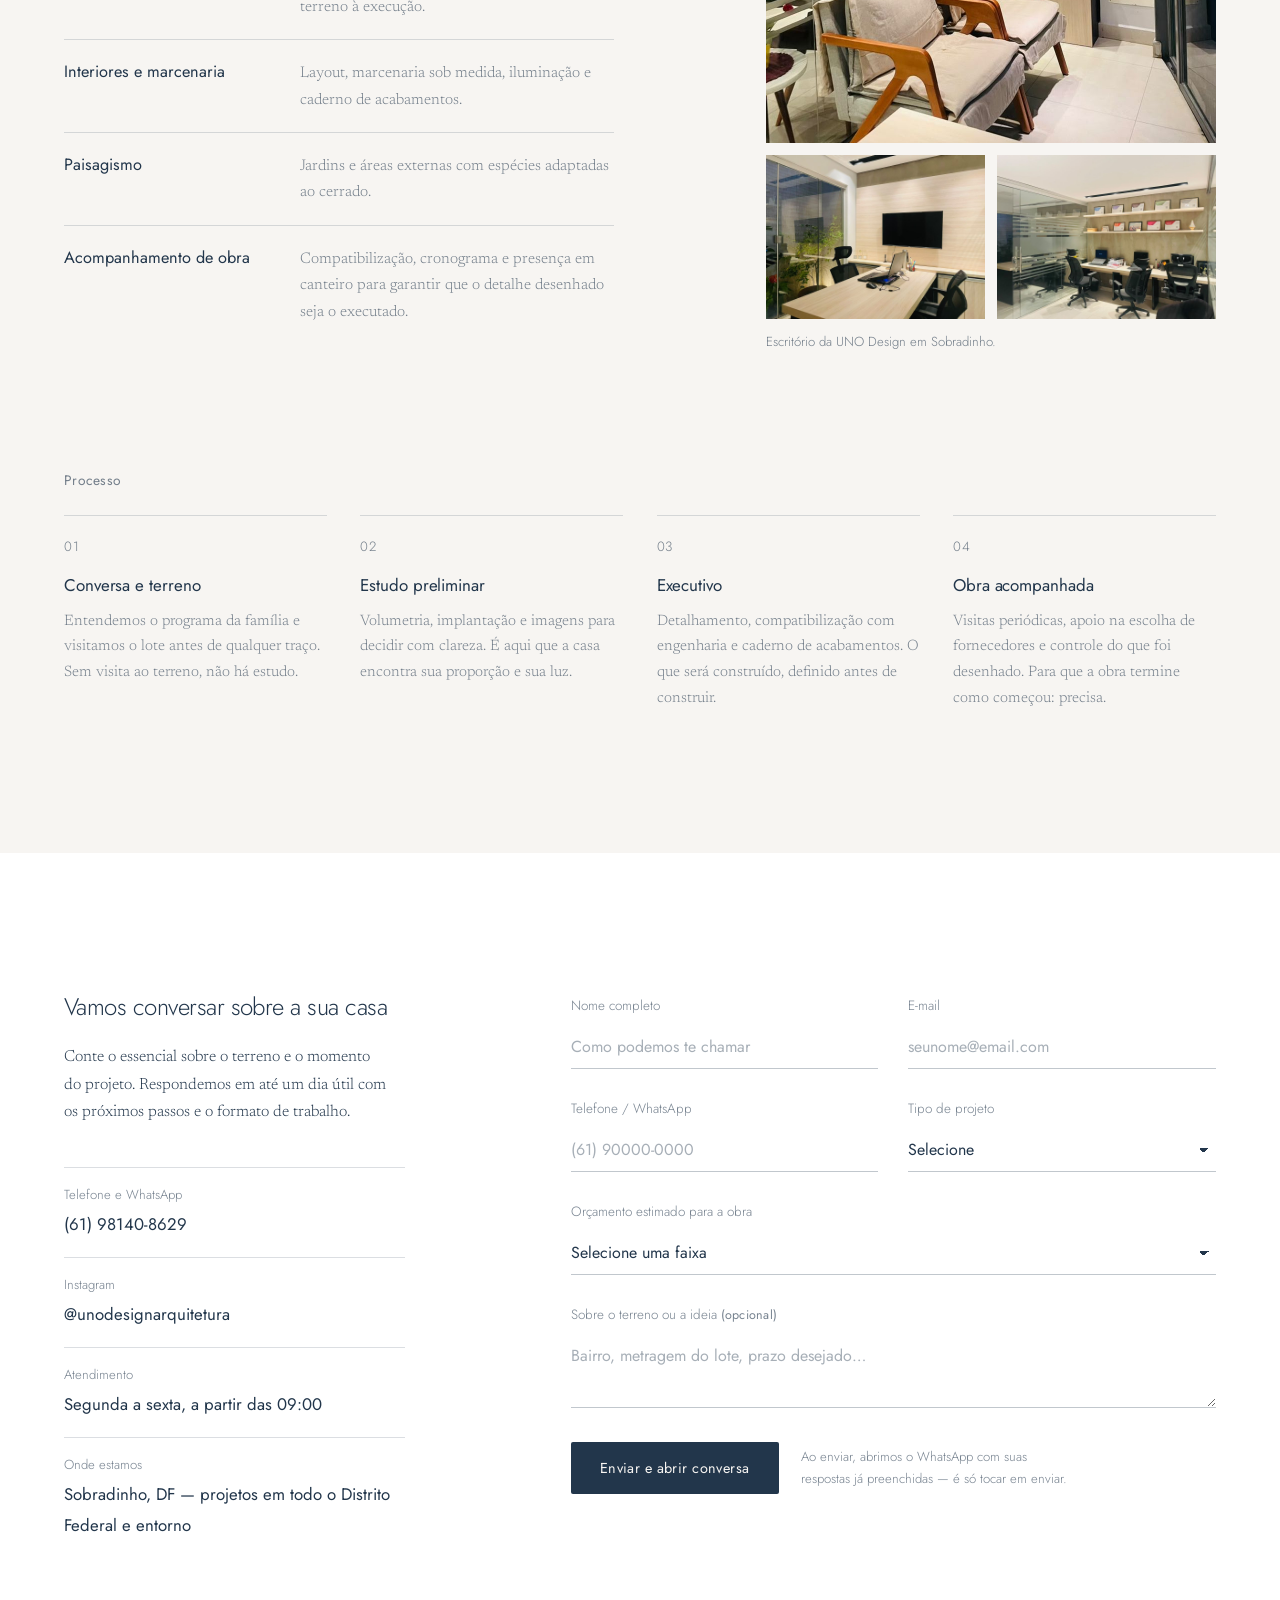
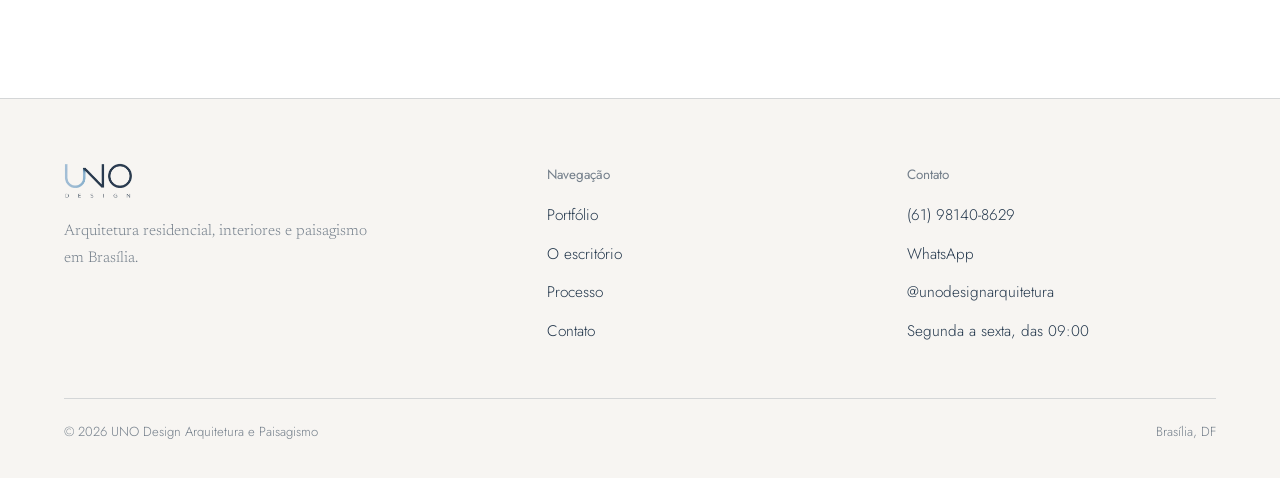
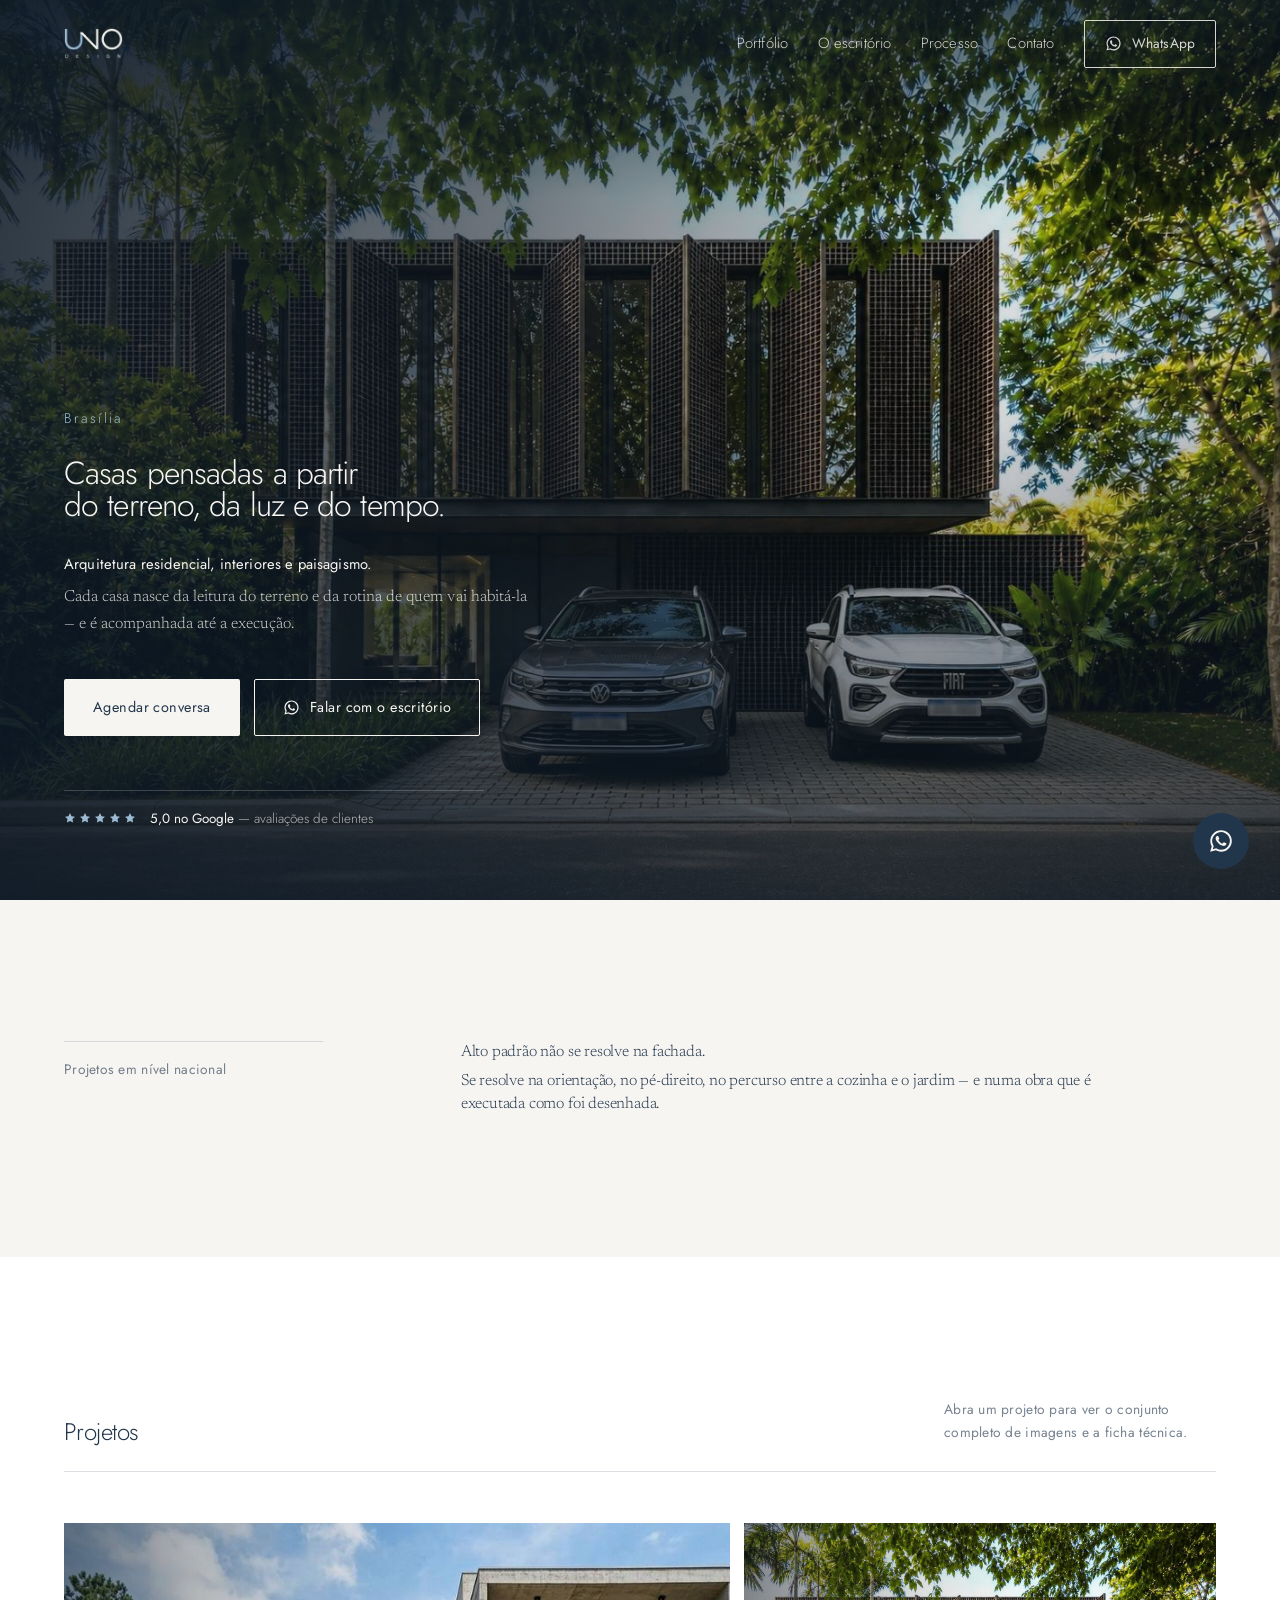
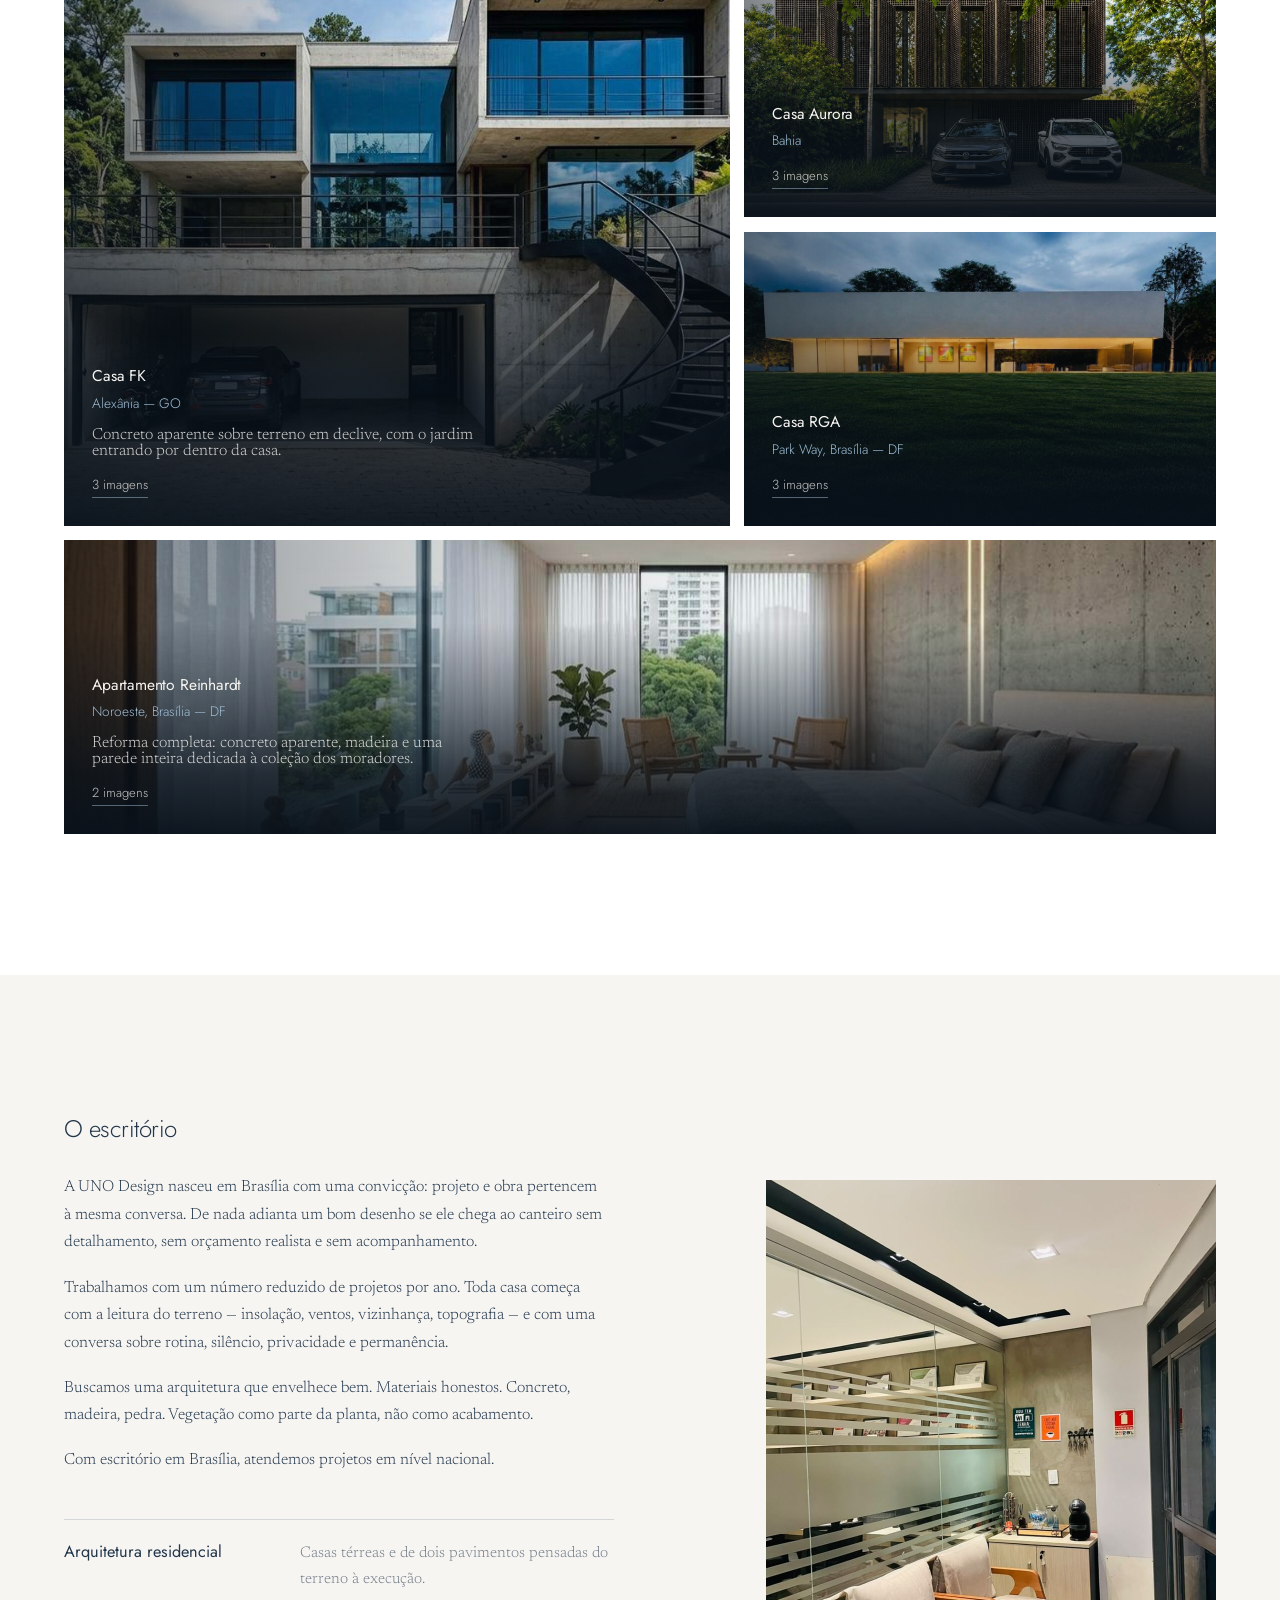
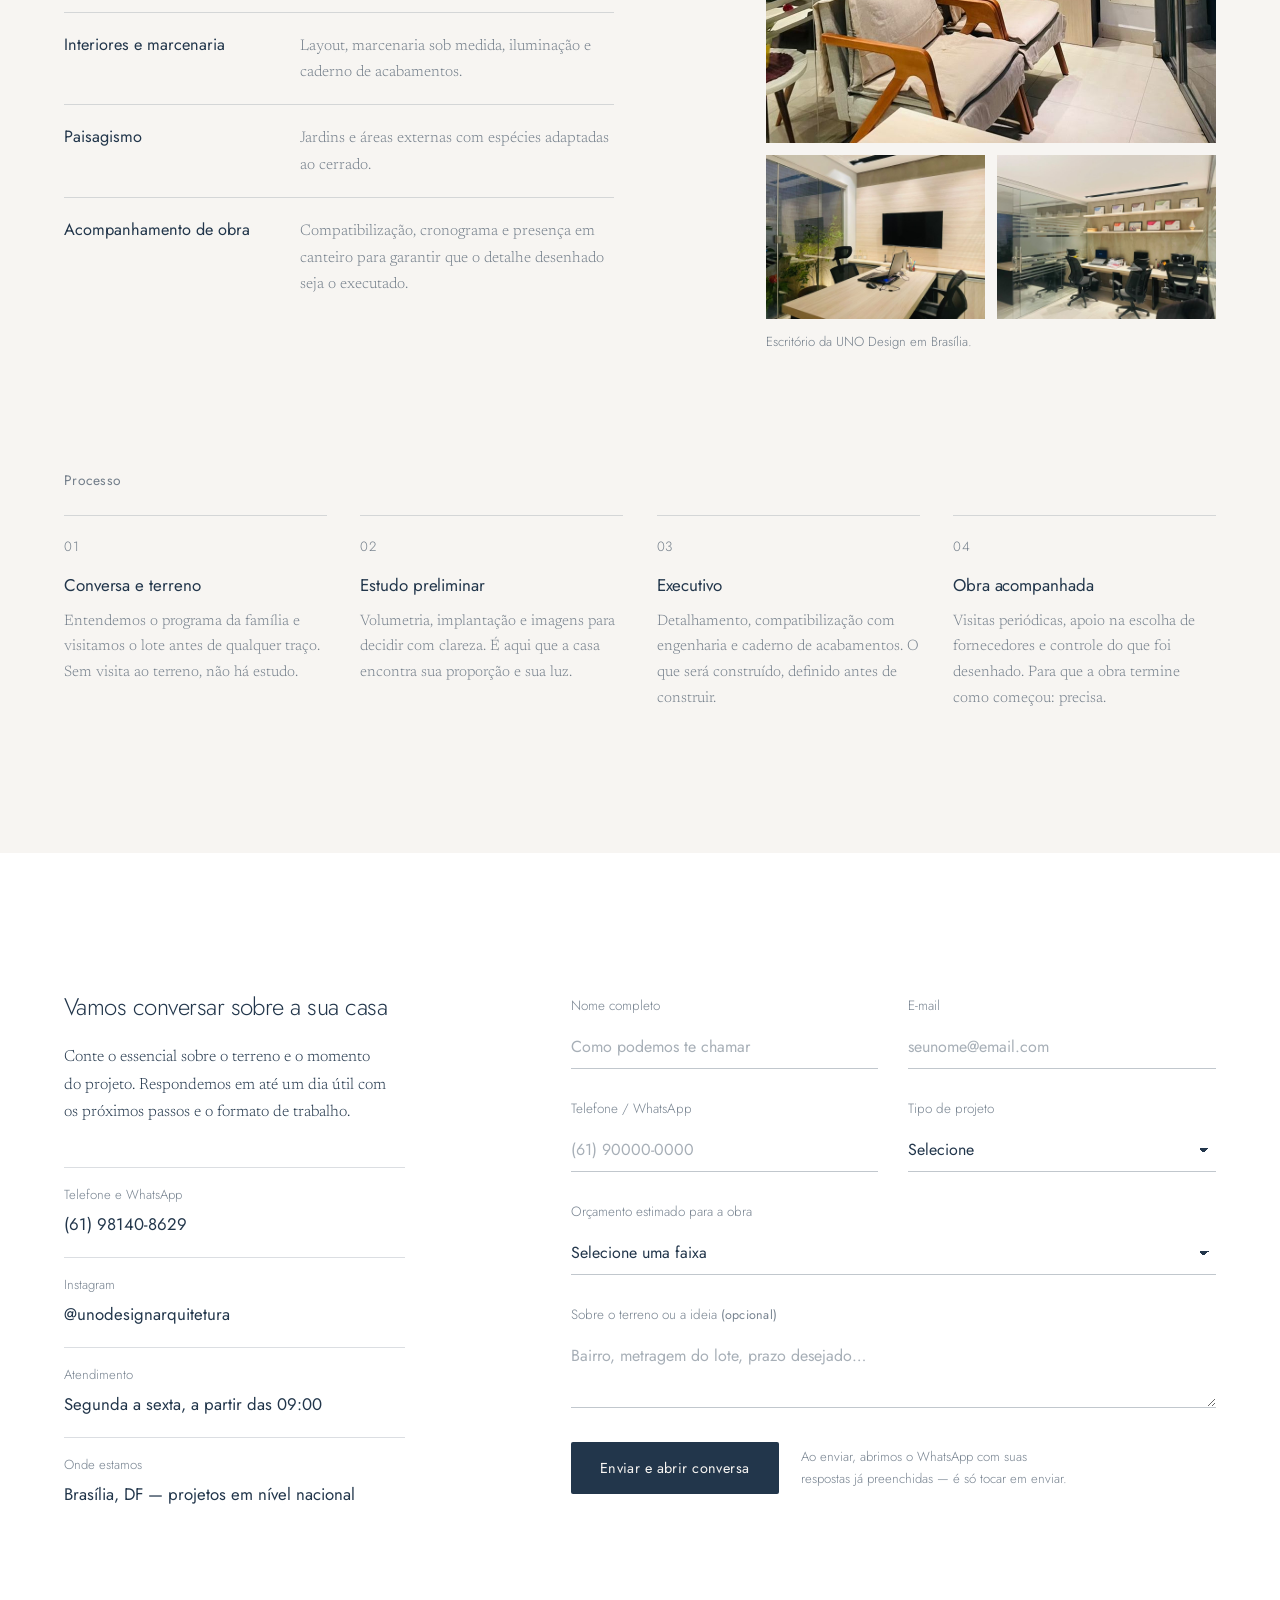
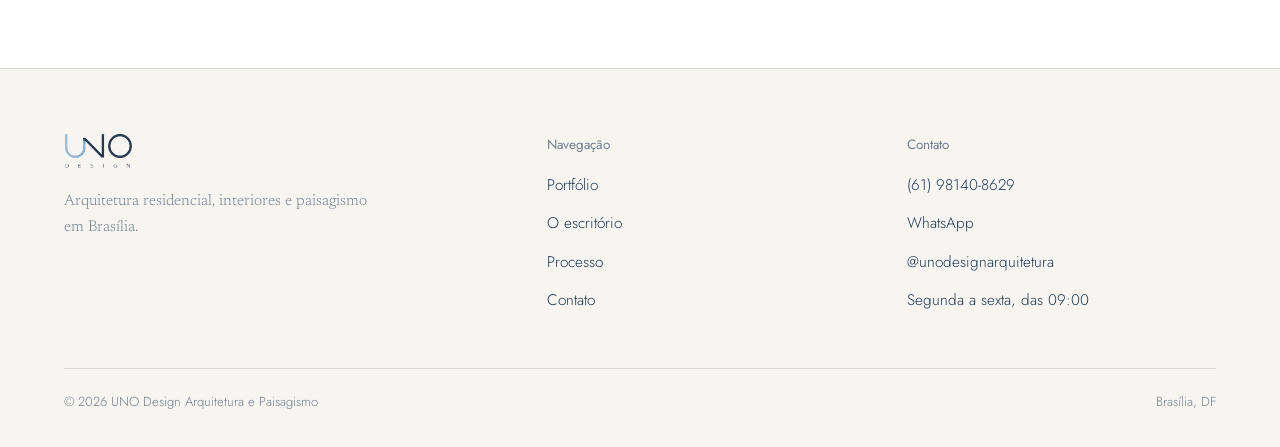
